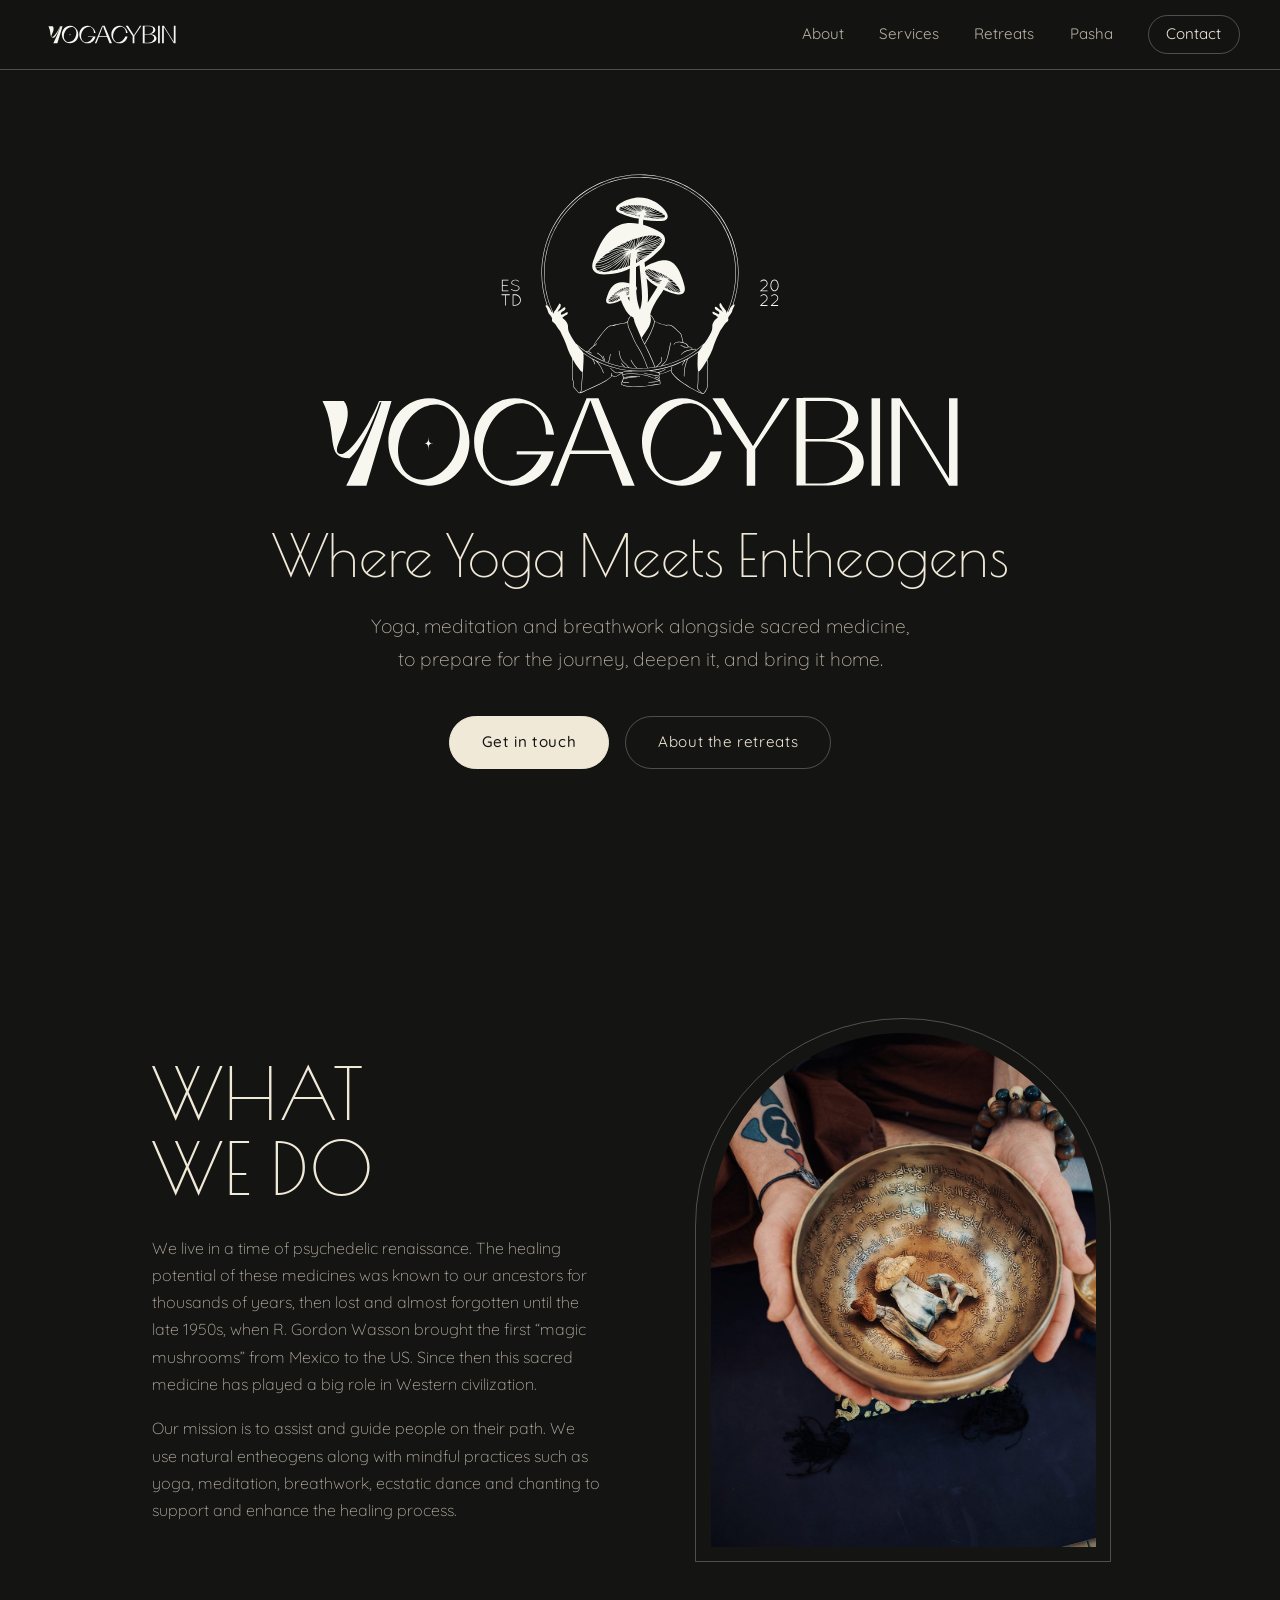
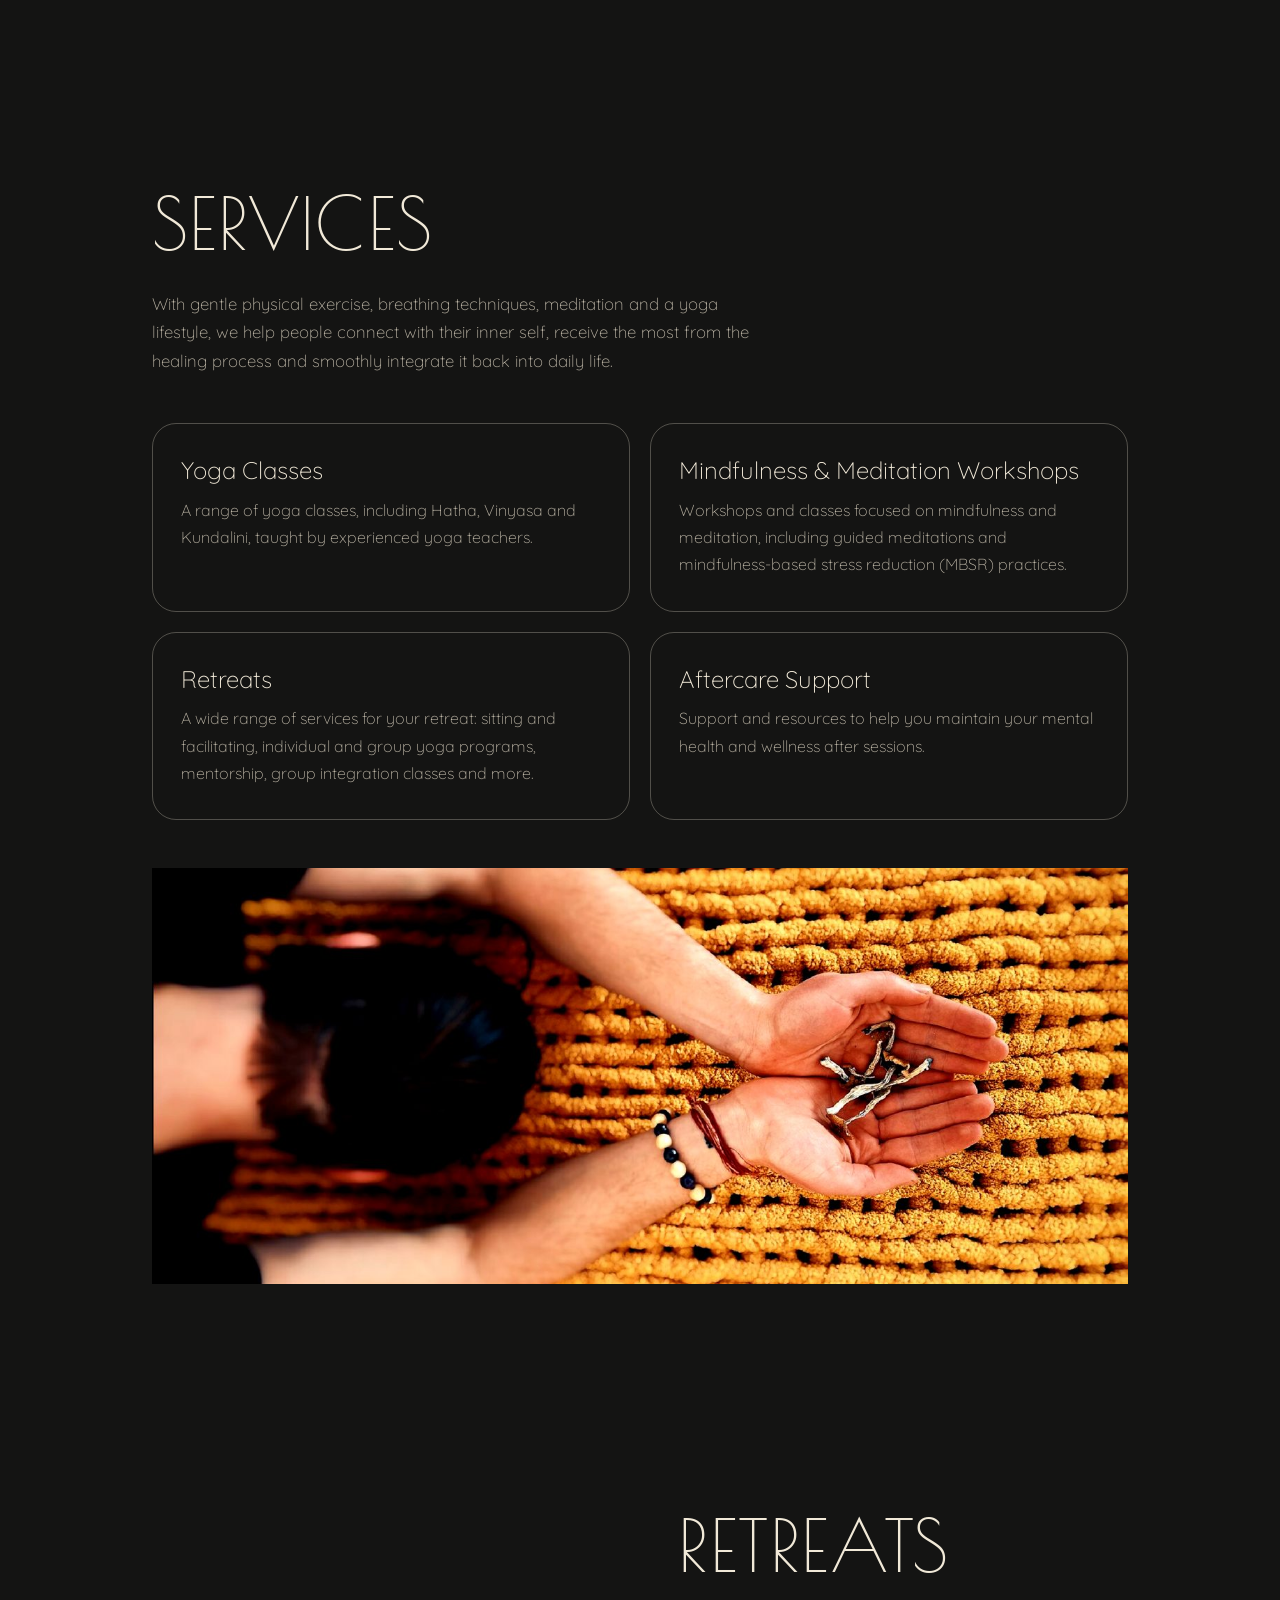
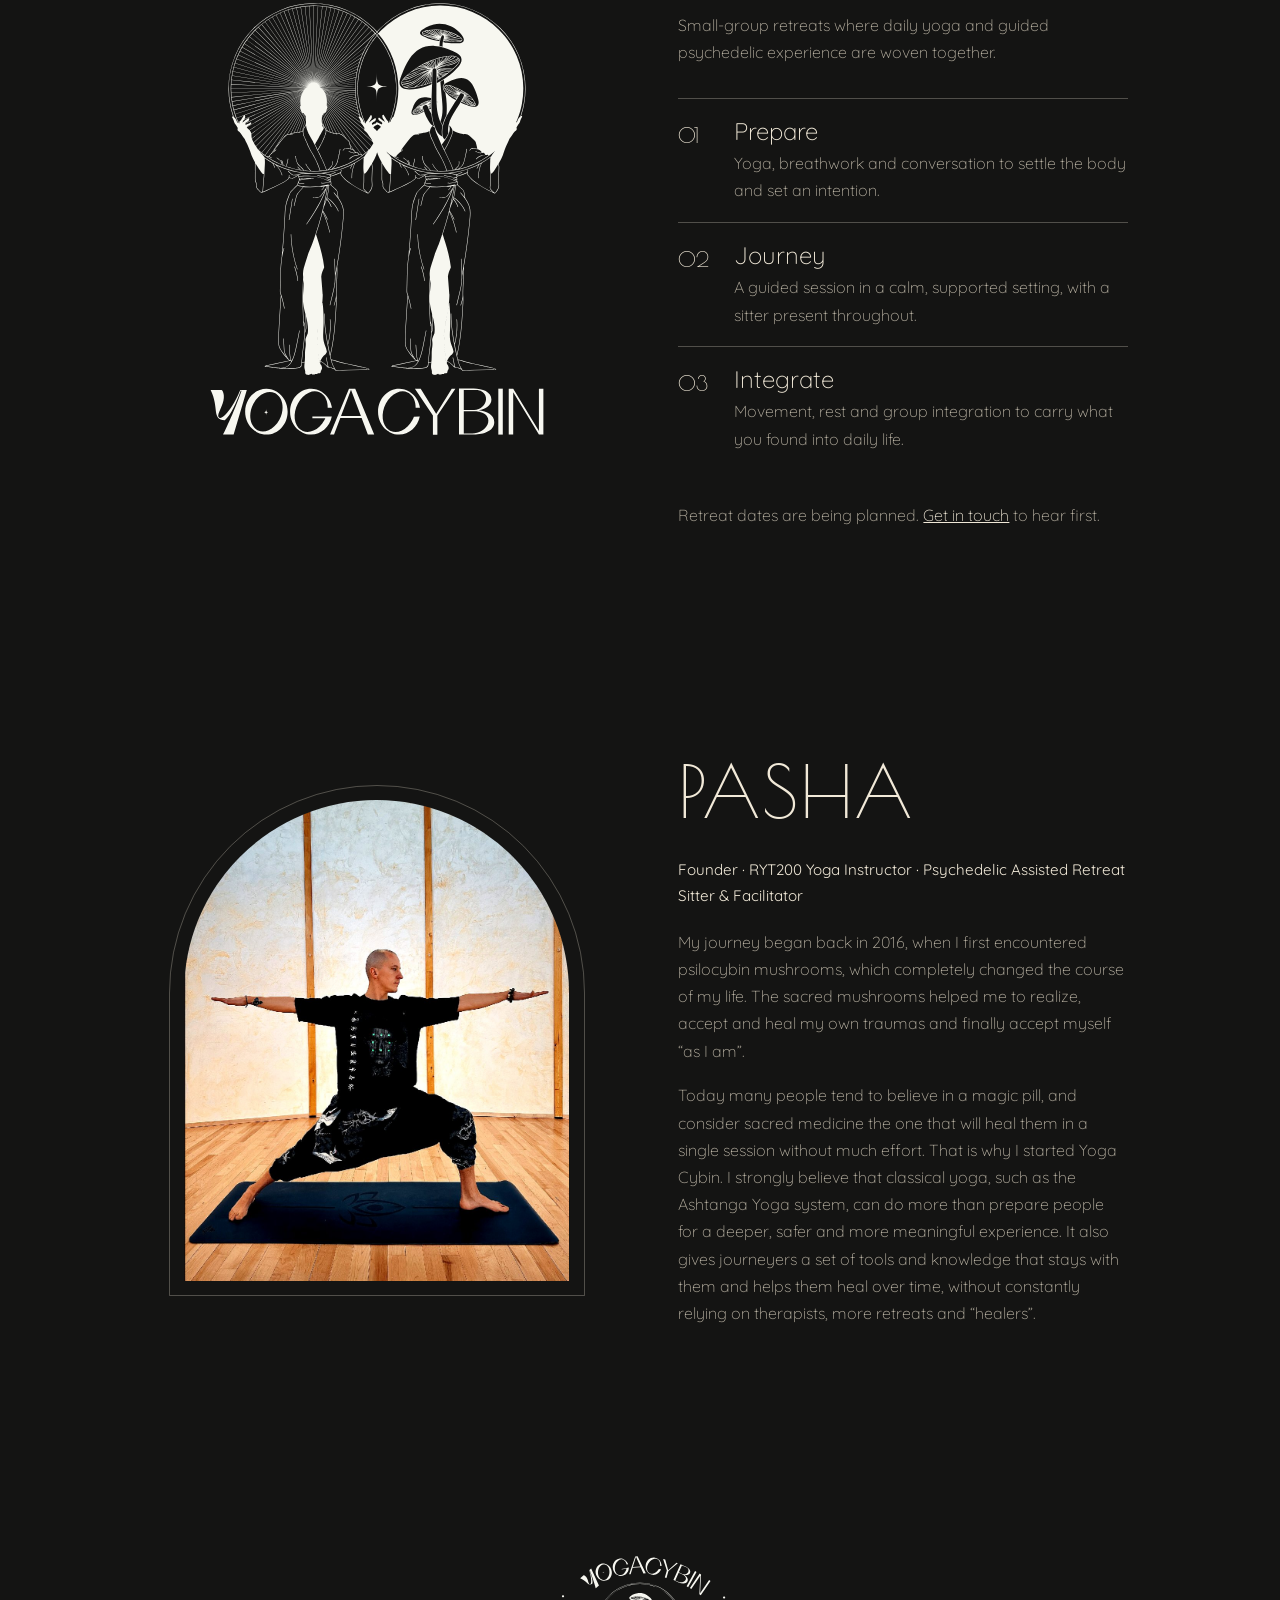
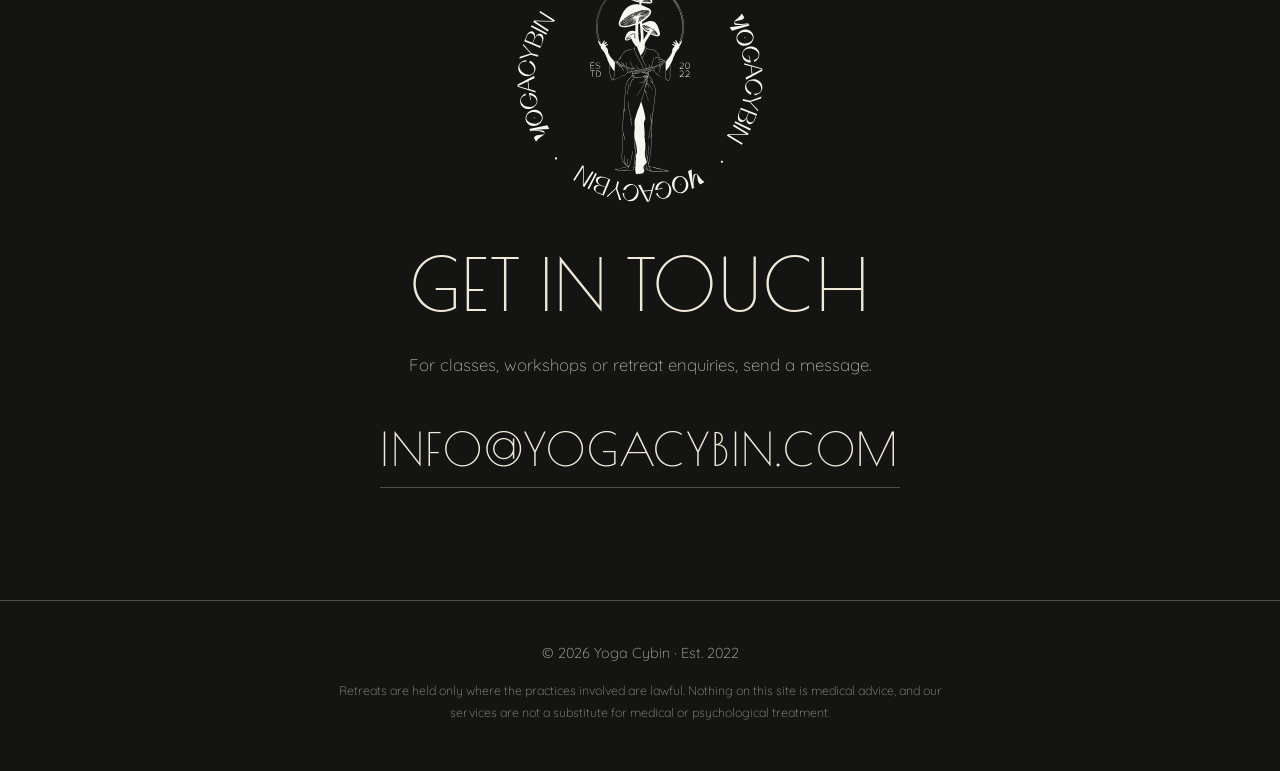
==== index.html @ f50b4195 "Add Yoga Cybin landing page Single-page static site for yogacybin.com with GitHub Pages config.  Co-" ====
<!doctype html>
<html lang="en">
<head>
  <meta charset="utf-8">
  <meta name="viewport" content="width=device-width, initial-scale=1">
  <title>Yoga Cybin — Where Yoga Meets Entheogens</title>
  <meta name="description" content="Yoga classes, mindfulness workshops and retreats that bring together the wisdom of yoga and of sacred medicine.">
  <meta name="theme-color" content="#141413">
  <link rel="canonical" href="https://yogacybin.com/">

  <meta property="og:type" content="website">
  <meta property="og:url" content="https://yogacybin.com/">
  <meta property="og:title" content="Yoga Cybin — Where Yoga Meets Entheogens">
  <meta property="og:description" content="Yoga classes, mindfulness workshops and retreats that bring together the wisdom of yoga and of sacred medicine.">

  <link rel="icon" href="assets/favicon.png" type="image/png">
  <link rel="apple-touch-icon" href="assets/favicon.png">
  <link rel="preconnect" href="https://fonts.googleapis.com">
  <link rel="preconnect" href="https://fonts.gstatic.com" crossorigin>
  <link href="https://fonts.googleapis.com/css2?family=Poiret+One&family=Quicksand:wght@300;400;500&display=swap" rel="stylesheet">
  <link rel="stylesheet" href="styles.css">
</head>
<body>
  <a class="skip" href="#main">Skip to content</a>

  <header class="nav">
    <a class="brand" href="#top" aria-label="Yoga Cybin home">
      <img class="logo" src="assets/YogaCybin_no_gap_10.svg" alt="Yoga Cybin" width="145" height="50">
    </a>
    <nav aria-label="Primary">
      <a href="#about">About</a>
      <a href="#services">Services</a>
      <a href="#retreats">Retreats</a>
      <a href="#pasha">Pasha</a>
      <a class="nav-cta" href="#contact">Contact</a>
    </nav>
  </header>

  <main id="main">
    <section class="hero" id="top">
      <img class="logo hero-logo" src="assets/YogaCybin_no_gap.svg" alt="Yoga Cybin, established 2022" width="640" height="320">
      <h1>Where Yoga Meets Entheogens</h1>
      <p class="lede">
        Yoga, meditation and breathwork alongside sacred medicine, to
        prepare for the journey, deepen it, and bring it home.
      </p>
      <div class="actions">
        <a class="btn btn-primary" href="#contact">Get in touch</a>
        <a class="btn" href="#retreats">About the retreats</a>
      </div>
    </section>

    <section class="section split" id="about">
      <div>
        <h2>What<br>we do</h2>
        <p>
          We live in a time of psychedelic renaissance. The healing potential
          of these medicines was known to our ancestors for thousands of
          years, then lost and almost forgotten until the late 1950s, when
          R. Gordon Wasson brought the first “magic mushrooms” from Mexico to
          the US. Since then this sacred medicine has played a big role in
          Western civilization.
        </p>
        <p>
          Our mission is to assist and guide people on their path. We use
          natural entheogens along with mindful practices such as yoga,
          meditation, breathwork, ecstatic dance and chanting to support and
          enhance the healing process.
        </p>
      </div>
      <figure class="arch">
        <img src="assets/ceremony-bowl.jpg" alt="Hands holding a singing bowl with dried mushrooms" width="1000" height="1333" loading="lazy">
      </figure>
    </section>

    <section class="section" id="services">
      <h2>Services</h2>
      <p class="section-lede">
        With gentle physical exercise, breathing techniques, meditation and a
        yoga lifestyle, we help people connect with their inner self, receive
        the most from the healing process and smoothly integrate it back into
        daily life.
      </p>
      <div class="services">
        <article>
          <h3>Yoga Classes</h3>
          <p>A range of yoga classes, including Hatha, Vinyasa and Kundalini, taught by experienced yoga teachers.</p>
        </article>
        <article>
          <h3>Mindfulness &amp; Meditation Workshops</h3>
          <p>Workshops and classes focused on mindfulness and meditation, including guided meditations and mindfulness-based stress reduction (MBSR) practices.</p>
        </article>
        <article>
          <h3>Retreats</h3>
          <p>A wide range of services for your retreat: sitting and facilitating, individual and group yoga programs, mentorship, group integration classes and more.</p>
        </article>
        <article>
          <h3>Aftercare Support</h3>
          <p>Support and resources to help you maintain your mental health and wellness after sessions.</p>
        </article>
      </div>
      <img class="wide" src="assets/open-hands.jpg" alt="Open hands resting on a woven mat" width="1400" height="816" loading="lazy">
    </section>

    <section class="section split" id="retreats">
      <img class="logo twin" src="assets/YogaCybin_no_gap_5.svg" alt="" width="520" height="520" loading="lazy">
      <div>
        <h2>Retreats</h2>
        <p>
          Small-group retreats where daily yoga and guided psychedelic
          experience are woven together.
        </p>
        <ol class="steps">
          <li><h3>Prepare</h3><p>Yoga, breathwork and conversation to settle the body and set an intention.</p></li>
          <li><h3>Journey</h3><p>A guided session in a calm, supported setting, with a sitter present throughout.</p></li>
          <li><h3>Integrate</h3><p>Movement, rest and group integration to carry what you found into daily life.</p></li>
        </ol>
        <p class="note">Retreat dates are being planned. <a href="#contact">Get in touch</a> to hear first.</p>
      </div>
    </section>

    <section class="section split" id="pasha">
      <figure class="arch">
        <img src="assets/pasha.jpg" alt="Pasha in warrior pose on a yoga mat" width="1000" height="1247" loading="lazy">
      </figure>
      <div>
        <h2>Pasha</h2>
        <p class="role">Founder · RYT200 Yoga Instructor · Psychedelic Assisted Retreat Sitter &amp; Facilitator</p>
        <p>
          My journey began back in 2016, when I first encountered psilocybin
          mushrooms, which completely changed the course of my life. The
          sacred mushrooms helped me to realize, accept and heal my own
          traumas and finally accept myself “as I am”.
        </p>
        <p>
          Today many people tend to believe in a magic pill, and consider
          sacred medicine the one that will heal them in a single session
          without much effort. That is why I started Yoga Cybin. I strongly
          believe that classical yoga, such as the Ashtanga Yoga system, can
          do more than prepare people for a deeper, safer and more meaningful
          experience. It also gives journeyers a set of tools and knowledge
          that stays with them and helps them heal over time, without
          constantly relying on therapists, more retreats and “healers”.
        </p>
      </div>
    </section>

    <section class="section contact" id="contact">
      <img class="logo" src="assets/YogaCybin_no_gap_4.svg" alt="" width="260" height="260" loading="lazy">
      <h2>Get in touch</h2>
      <p class="section-lede">For classes, workshops or retreat enquiries, send a message.</p>
      <a class="mail" href="mailto:info@yogacybin.com">info@yogacybin.com</a>
    </section>
  </main>

  <footer class="footer">
    <p>© <span id="year">2026</span> Yoga Cybin · Est. 2022</p>
    <p class="fine">
      Retreats are held only where the practices involved are lawful. Nothing
      on this site is medical advice, and our services are not a substitute
      for medical or psychological treatment.
    </p>
  </footer>

  <script>document.getElementById('year').textContent = new Date().getFullYear();</script>
</body>
</html>
---- styles.css ----
:root {
  --bg: #141413;
  --cream: #f1e9d8;
  --muted: #b9b2a3;
  --line: rgba(241, 233, 216, 0.28);
  --font-display: "Poiret One", "Quicksand", sans-serif;
  --font-body: "Quicksand", system-ui, -apple-system, "Segoe UI", sans-serif;
  --max: 66rem;
}

*, *::before, *::after { box-sizing: border-box; }

html { scroll-behavior: smooth; scroll-padding-top: 5rem; }

body {
  margin: 0;
  background: var(--bg);
  color: var(--cream);
  font-family: var(--font-body);
  font-weight: 300;
  line-height: 1.7;
  -webkit-font-smoothing: antialiased;
}

h1, h2, h3 { margin: 0; font-weight: 400; text-wrap: balance; }
h1, h2 { font-family: var(--font-display); line-height: 1.05; }
h1 { font-size: clamp(2rem, 5.5vw, 3.6rem); }
h2 { font-size: clamp(2.6rem, 7vw, 4.5rem); text-transform: uppercase; letter-spacing: .02em; margin-bottom: 1.75rem; }
h3 { font-size: 1.5rem; font-weight: 300; line-height: 1.2; }
p { margin: 0; }
p + p { margin-top: 1.1rem; }
a { color: var(--cream); }
img { display: block; max-width: 100%; height: auto; }
figure { margin: 0; }

:focus-visible { outline: 2px solid var(--cream); outline-offset: 3px; border-radius: 4px; }

.skip {
  position: absolute; left: -999px; top: 0;
  background: var(--cream); color: var(--bg); padding: .5rem 1rem; z-index: 20;
}
.skip:focus { left: 1rem; top: 1rem; }

/* The logo files are black line art; turn them cream for the dark background */
.logo { filter: invert(1) sepia(.7) saturate(.6) brightness(.97); }

/* Nav */
.nav {
  position: sticky; top: 0; z-index: 10;
  display: flex; align-items: center; justify-content: space-between; gap: 1rem;
  padding: .6rem clamp(1rem, 4vw, 2.5rem);
  background: rgba(20, 20, 19, .82);
  backdrop-filter: blur(12px);
  -webkit-backdrop-filter: blur(12px);
  border-bottom: 1px solid var(--line);
}
.brand img { width: 9rem; }
.nav nav { display: flex; align-items: center; gap: clamp(.9rem, 3vw, 2.2rem); }
.nav nav a { color: var(--muted); text-decoration: none; font-size: .95rem; font-weight: 400; transition: color .2s; }
.nav nav a:hover { color: var(--cream); }
.nav nav .nav-cta { color: var(--cream); border: 1px solid var(--line); border-radius: 999px; padding: .35rem 1.1rem; }
.nav nav .nav-cta:hover { background: var(--cream); color: var(--bg); }

/* Hero */
.hero {
  min-height: calc(100svh - 4rem);
  display: flex; flex-direction: column; align-items: center; justify-content: center;
  text-align: center;
  padding: 2rem 1.25rem 5rem;
}
.hero-logo { width: min(44rem, 100%); }
.hero h1 { margin-top: 1rem; }
.lede { max-width: 34rem; margin: 1.5rem auto 2.5rem; font-size: clamp(1.05rem, 2.2vw, 1.2rem); color: var(--muted); }
.actions { display: flex; flex-wrap: wrap; gap: 1rem; justify-content: center; }

.btn {
  display: inline-block;
  padding: .8rem 2rem;
  border: 1px solid var(--line);
  border-radius: 999px;
  color: var(--cream);
  font-size: .95rem; font-weight: 400; letter-spacing: .04em;
  text-decoration: none;
  transition: background .2s, color .2s, border-color .2s;
}
.btn:hover { border-color: var(--cream); }
.btn-primary { background: var(--cream); color: var(--bg); border-color: var(--cream); font-weight: 500; }
.btn-primary:hover { background: #fff; }

/* Sections */
.section {
  max-width: var(--max);
  margin: 0 auto;
  padding: clamp(4rem, 10vw, 7rem) clamp(1.25rem, 4vw, 2.5rem);
  color: var(--muted);
}
.section h2, .section h3 { color: var(--cream); }
.section-lede { max-width: 38rem; font-size: 1.05rem; }

.split {
  display: grid; grid-template-columns: repeat(auto-fit, minmax(min(19rem, 100%), 1fr));
  gap: 3rem clamp(2rem, 6vw, 5rem); align-items: center;
}

.arch { border: 1px solid var(--line); border-radius: 999px 999px 0 0; padding: .9rem; max-width: 26rem; justify-self: center; }
.arch img { border-radius: 999px 999px 0 0; }

.services {
  display: grid; grid-template-columns: repeat(auto-fit, minmax(min(22rem, 100%), 1fr));
  gap: 1.25rem; margin: 3rem 0;
}
.services article { padding: 2rem 1.75rem; border: 1px solid var(--line); border-radius: 1.5rem; }
.services p { margin-top: .75rem; }
.wide { width: 100%; max-height: 26rem; object-fit: cover; }

.twin { width: min(30rem, 100%); justify-self: center; }
.steps { list-style: none; padding: 0; margin: 2rem 0; counter-reset: step; }
.steps li { position: relative; padding: 1.1rem 0 1.1rem 3.5rem; border-top: 1px solid var(--line); counter-increment: step; }
.steps li::before {
  content: counter(step, decimal-leading-zero);
  position: absolute; left: 0; top: 1.2rem;
  font-family: var(--font-display); font-size: 1.3rem; color: var(--cream);
}
.steps p { margin-top: .3rem; }

.role { color: var(--cream); font-weight: 400; font-size: .95rem; margin-bottom: 1.25rem; }

.contact { display: flex; flex-direction: column; align-items: center; text-align: center; }
.contact .logo { width: 16rem; margin-bottom: 2.5rem; }
.mail {
  margin-top: 2rem;
  font-family: var(--font-display);
  font-size: clamp(1.5rem, 5.5vw, 2.8rem);
  text-transform: uppercase; letter-spacing: .03em;
  text-decoration: none;
  border-bottom: 1px solid var(--line);
  overflow-wrap: anywhere;
  transition: border-color .2s;
}
.mail:hover { border-color: var(--cream); }

.footer {
  border-top: 1px solid var(--line);
  padding: 2.5rem clamp(1.25rem, 4vw, 2.5rem) 3rem;
  text-align: center; color: var(--muted); font-size: .9rem;
}
.fine { max-width: 38rem; margin: .9rem auto 0; font-size: .78rem; opacity: .8; }

@media (max-width: 40rem) {
  .nav nav a:not(.nav-cta) { display: none; }
}

@media (prefers-reduced-motion: reduce) {
  html { scroll-behavior: auto; }
}
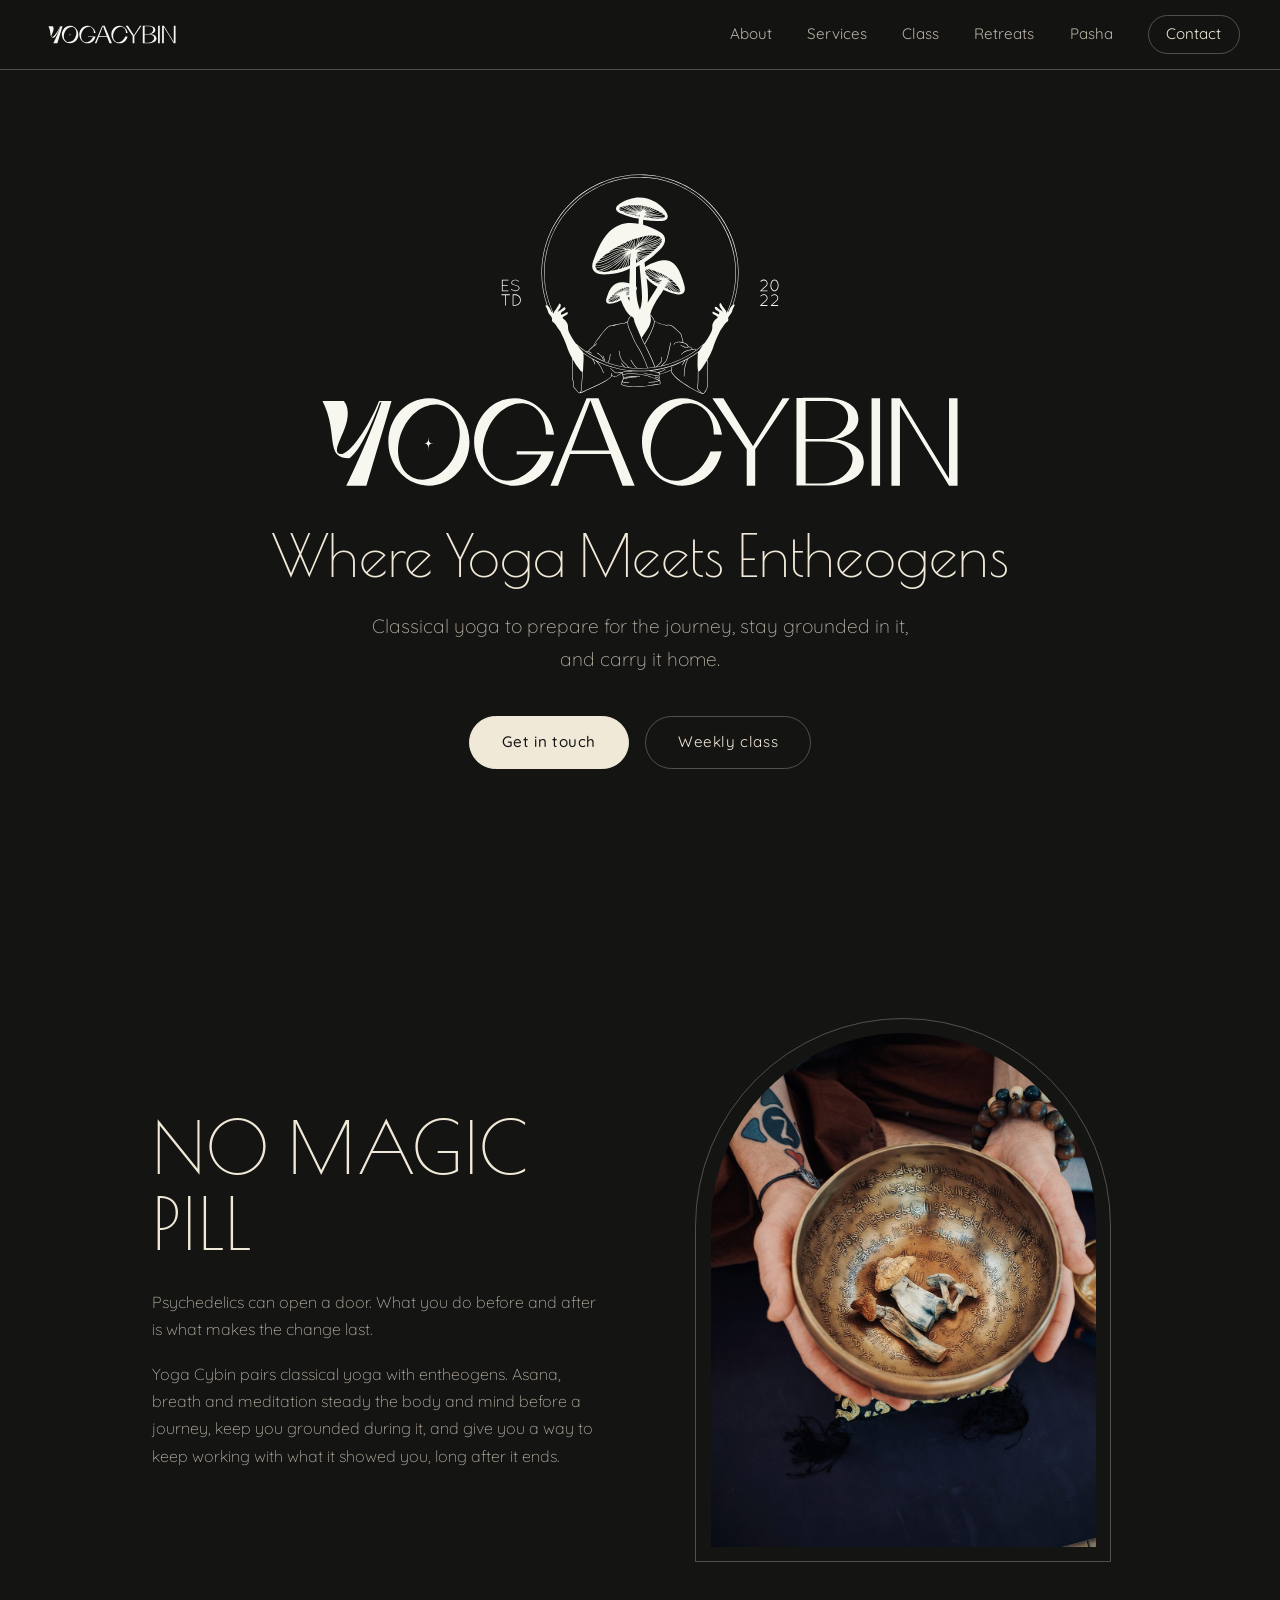
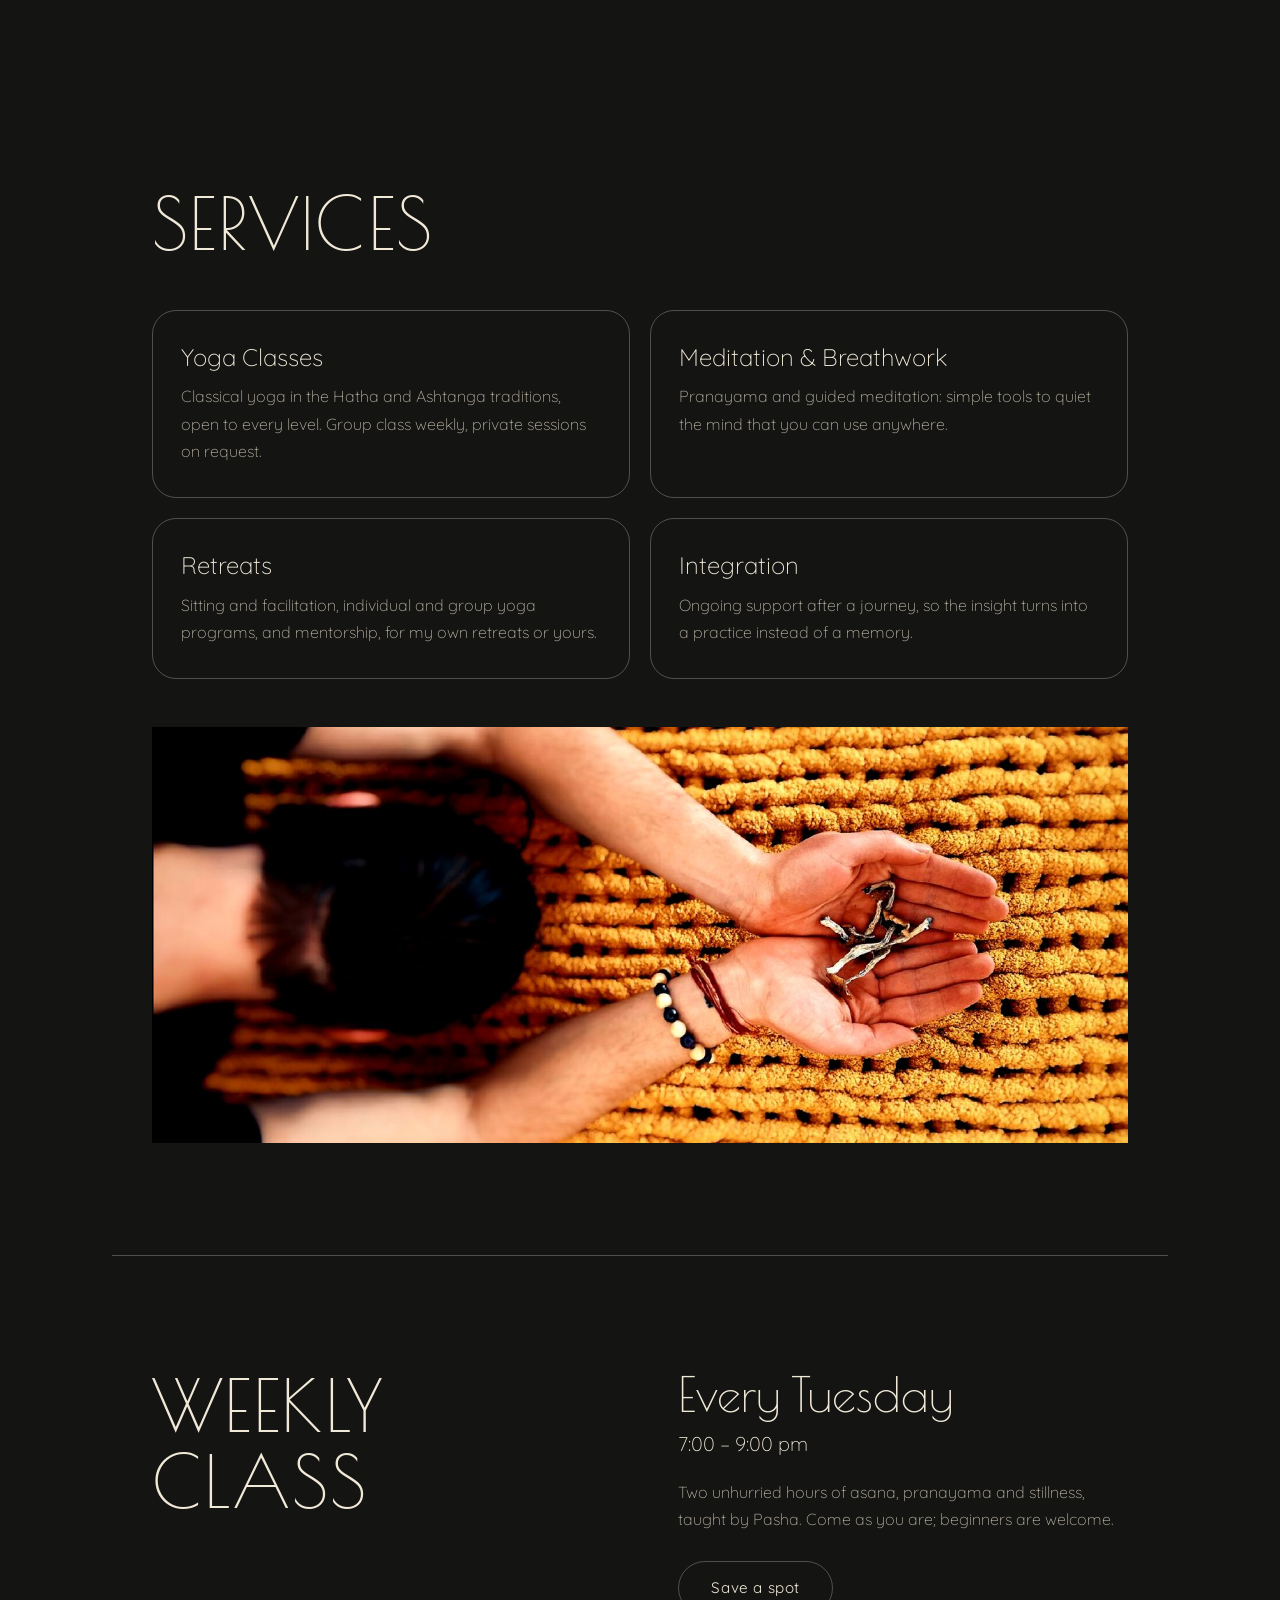
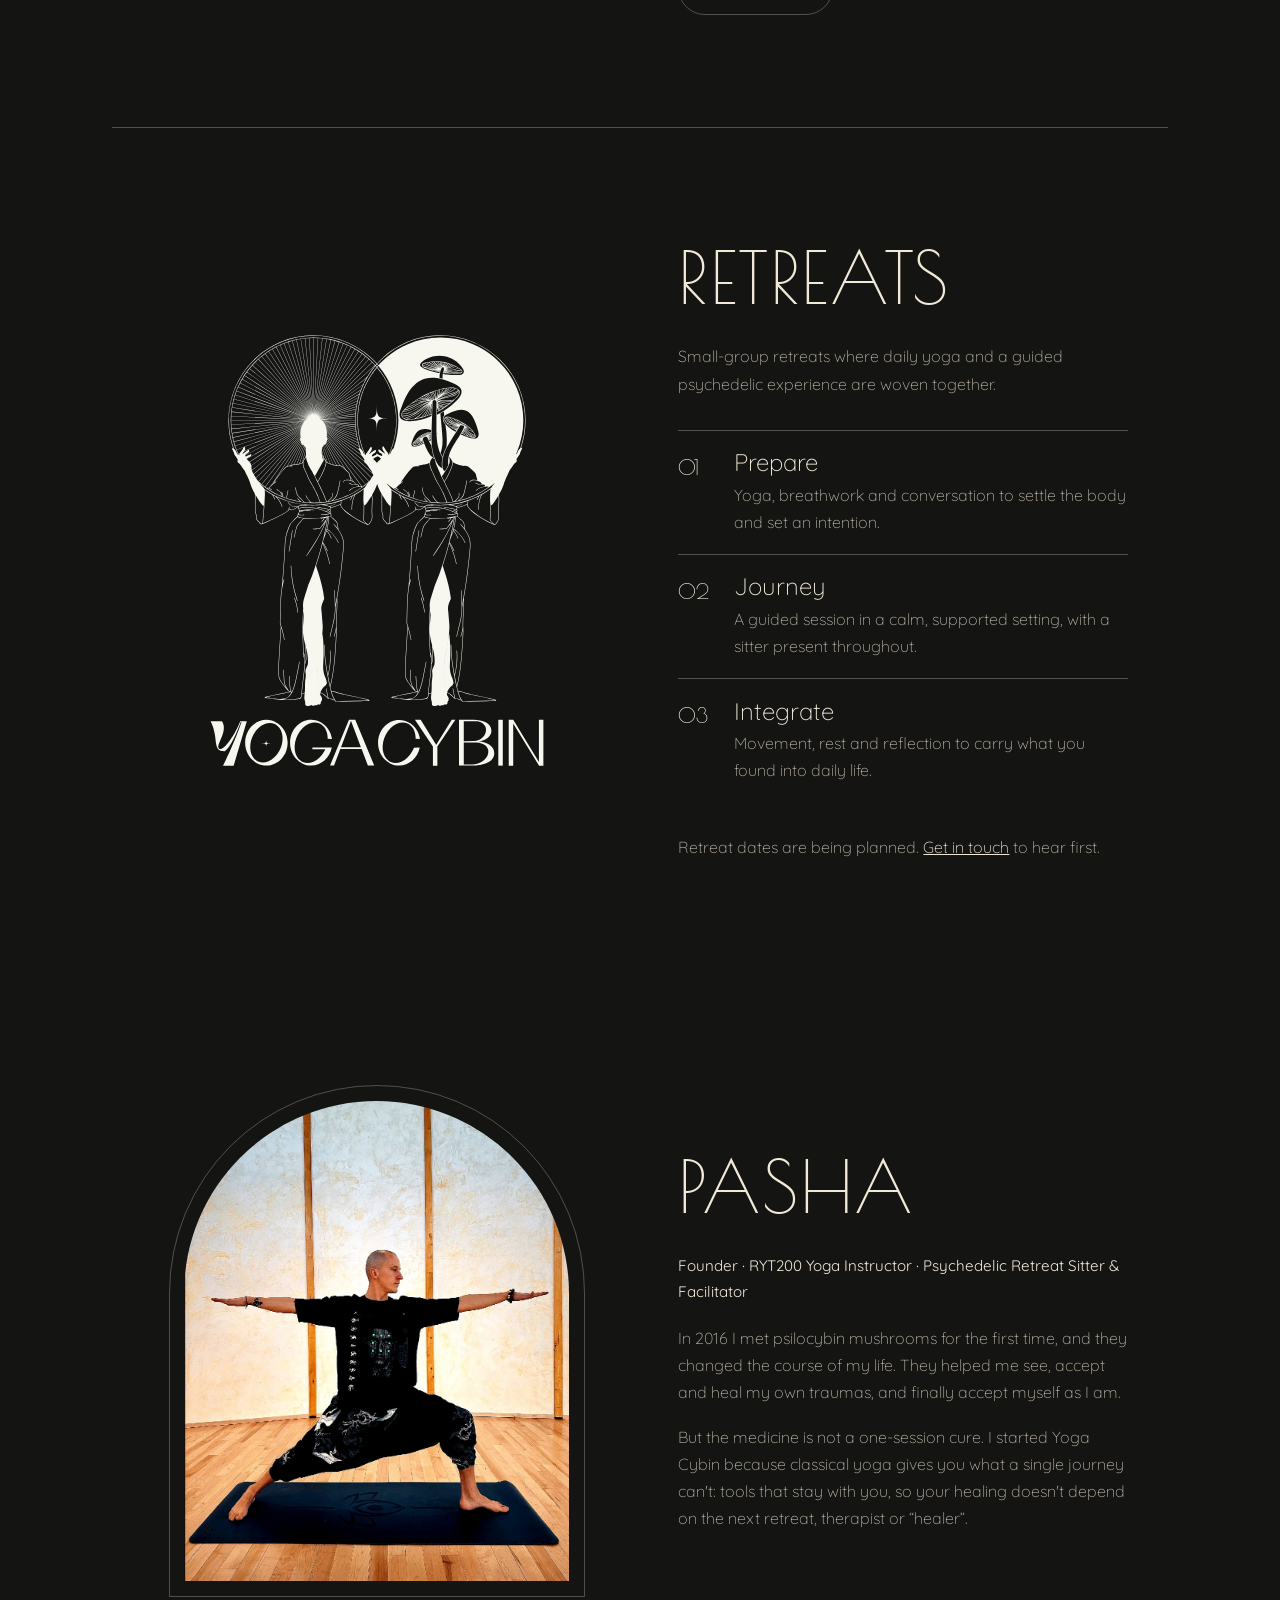
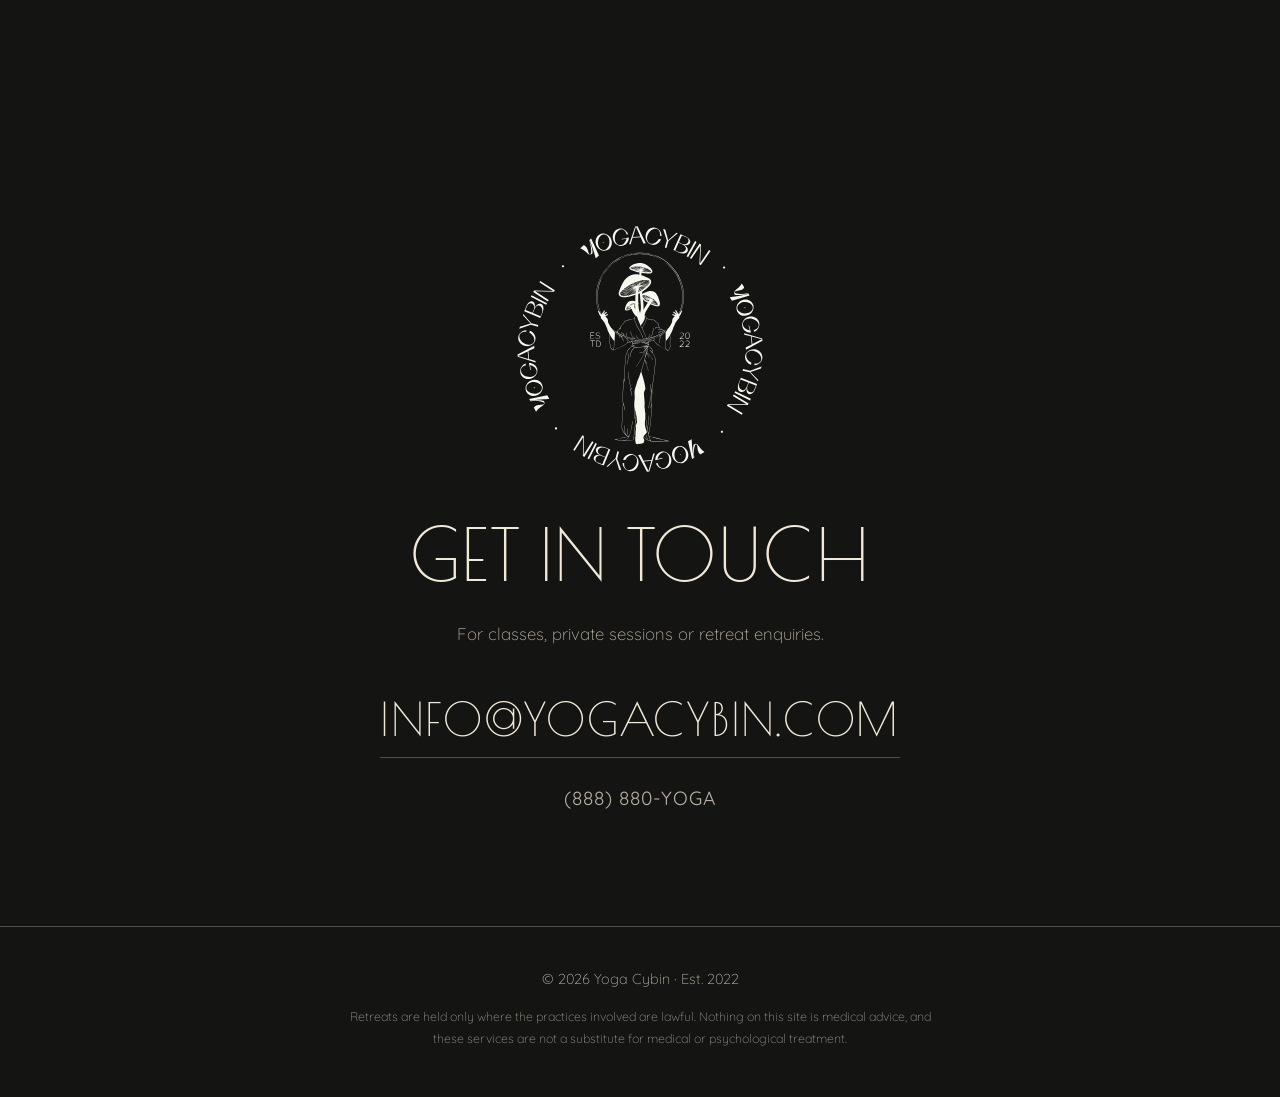
==== commit 939906c7: "Rewrite copy, add weekly Tuesday class and phone number Co-Authored-By: Claude Fable 5.1 <noreply@an" ====
--- a/index.html
+++ b/index.html
@@ -4,14 +4,14 @@
   <meta charset="utf-8">
   <meta name="viewport" content="width=device-width, initial-scale=1">
   <title>Yoga Cybin — Where Yoga Meets Entheogens</title>
-  <meta name="description" content="Yoga classes, mindfulness workshops and retreats that bring together the wisdom of yoga and of sacred medicine.">
+  <meta name="description" content="Classical yoga, meditation and retreats that pair yoga with entheogens. Weekly class every Tuesday, 7–9 pm.">
   <meta name="theme-color" content="#141413">
   <link rel="canonical" href="https://yogacybin.com/">
 
   <meta property="og:type" content="website">
   <meta property="og:url" content="https://yogacybin.com/">
   <meta property="og:title" content="Yoga Cybin — Where Yoga Meets Entheogens">
-  <meta property="og:description" content="Yoga classes, mindfulness workshops and retreats that bring together the wisdom of yoga and of sacred medicine.">
+  <meta property="og:description" content="Classical yoga, meditation and retreats that pair yoga with entheogens. Weekly class every Tuesday, 7–9 pm.">
 
   <link rel="icon" href="assets/favicon.png" type="image/png">
   <link rel="apple-touch-icon" href="assets/favicon.png">
@@ -30,6 +30,7 @@
     <nav aria-label="Primary">
       <a href="#about">About</a>
       <a href="#services">Services</a>
+      <a href="#class">Class</a>
       <a href="#retreats">Retreats</a>
       <a href="#pasha">Pasha</a>
       <a class="nav-cta" href="#contact">Contact</a>
@@ -41,31 +42,27 @@
       <img class="logo hero-logo" src="assets/YogaCybin_no_gap.svg" alt="Yoga Cybin, established 2022" width="640" height="320">
       <h1>Where Yoga Meets Entheogens</h1>
       <p class="lede">
-        Yoga, meditation and breathwork alongside sacred medicine, to
-        prepare for the journey, deepen it, and bring it home.
+        Classical yoga to prepare for the journey, stay grounded in it,
+        and carry it home.
       </p>
       <div class="actions">
         <a class="btn btn-primary" href="#contact">Get in touch</a>
-        <a class="btn" href="#retreats">About the retreats</a>
+        <a class="btn" href="#class">Weekly class</a>
       </div>
     </section>
 
     <section class="section split" id="about">
       <div>
-        <h2>What<br>we do</h2>
+        <h2>No magic<br>pill</h2>
         <p>
-          We live in a time of psychedelic renaissance. The healing potential
-          of these medicines was known to our ancestors for thousands of
-          years, then lost and almost forgotten until the late 1950s, when
-          R. Gordon Wasson brought the first “magic mushrooms” from Mexico to
-          the US. Since then this sacred medicine has played a big role in
-          Western civilization.
+          Psychedelics can open a door. What you do before and after is what
+          makes the change last.
         </p>
         <p>
-          Our mission is to assist and guide people on their path. We use
-          natural entheogens along with mindful practices such as yoga,
-          meditation, breathwork, ecstatic dance and chanting to support and
-          enhance the healing process.
+          Yoga Cybin pairs classical yoga with entheogens. Asana, breath and
+          meditation steady the body and mind before a journey, keep you
+          grounded during it, and give you a way to keep working with what
+          it showed you, long after it ends.
         </p>
       </div>
       <figure class="arch">
@@ -75,31 +72,39 @@
 
     <section class="section" id="services">
       <h2>Services</h2>
-      <p class="section-lede">
-        With gentle physical exercise, breathing techniques, meditation and a
-        yoga lifestyle, we help people connect with their inner self, receive
-        the most from the healing process and smoothly integrate it back into
-        daily life.
-      </p>
       <div class="services">
         <article>
           <h3>Yoga Classes</h3>
-          <p>A range of yoga classes, including Hatha, Vinyasa and Kundalini, taught by experienced yoga teachers.</p>
+          <p>Classical yoga in the Hatha and Ashtanga traditions, open to every level. Group class weekly, private sessions on request.</p>
         </article>
         <article>
-          <h3>Mindfulness &amp; Meditation Workshops</h3>
-          <p>Workshops and classes focused on mindfulness and meditation, including guided meditations and mindfulness-based stress reduction (MBSR) practices.</p>
+          <h3>Meditation &amp; Breathwork</h3>
+          <p>Pranayama and guided meditation: simple tools to quiet the mind that you can use anywhere.</p>
         </article>
         <article>
           <h3>Retreats</h3>
-          <p>A wide range of services for your retreat: sitting and facilitating, individual and group yoga programs, mentorship, group integration classes and more.</p>
+          <p>Sitting and facilitation, individual and group yoga programs, and mentorship, for my own retreats or yours.</p>
         </article>
         <article>
-          <h3>Aftercare Support</h3>
-          <p>Support and resources to help you maintain your mental health and wellness after sessions.</p>
+          <h3>Integration</h3>
+          <p>Ongoing support after a journey, so the insight turns into a practice instead of a memory.</p>
         </article>
       </div>
       <img class="wide" src="assets/open-hands.jpg" alt="Open hands resting on a woven mat" width="1400" height="816" loading="lazy">
+    </section>
+
+    <section class="section class" id="class">
+      <h2>Weekly<br>class</h2>
+      <div>
+        <p class="when">Every Tuesday</p>
+        <p class="time">7:00 – 9:00 pm</p>
+        <p>
+          Two unhurried hours of asana, pranayama and stillness, taught by
+          Pasha. Come as you are; beginners are welcome.
+        </p>
+        <!-- TODO: add the venue and a registration link -->
+        <a class="btn" href="mailto:info@yogacybin.com?subject=Tuesday%20class">Save a spot</a>
+      </div>
     </section>
 
     <section class="section split" id="retreats">
@@ -107,13 +112,13 @@
       <div>
         <h2>Retreats</h2>
         <p>
-          Small-group retreats where daily yoga and guided psychedelic
+          Small-group retreats where daily yoga and a guided psychedelic
           experience are woven together.
         </p>
         <ol class="steps">
           <li><h3>Prepare</h3><p>Yoga, breathwork and conversation to settle the body and set an intention.</p></li>
           <li><h3>Journey</h3><p>A guided session in a calm, supported setting, with a sitter present throughout.</p></li>
-          <li><h3>Integrate</h3><p>Movement, rest and group integration to carry what you found into daily life.</p></li>
+          <li><h3>Integrate</h3><p>Movement, rest and reflection to carry what you found into daily life.</p></li>
         </ol>
         <p class="note">Retreat dates are being planned. <a href="#contact">Get in touch</a> to hear first.</p>
       </div>
@@ -125,22 +130,17 @@
       </figure>
       <div>
         <h2>Pasha</h2>
-        <p class="role">Founder · RYT200 Yoga Instructor · Psychedelic Assisted Retreat Sitter &amp; Facilitator</p>
+        <p class="role">Founder · RYT200 Yoga Instructor · Psychedelic Retreat Sitter &amp; Facilitator</p>
         <p>
-          My journey began back in 2016, when I first encountered psilocybin
-          mushrooms, which completely changed the course of my life. The
-          sacred mushrooms helped me to realize, accept and heal my own
-          traumas and finally accept myself “as I am”.
+          In 2016 I met psilocybin mushrooms for the first time, and they
+          changed the course of my life. They helped me see, accept and heal
+          my own traumas, and finally accept myself as I am.
         </p>
         <p>
-          Today many people tend to believe in a magic pill, and consider
-          sacred medicine the one that will heal them in a single session
-          without much effort. That is why I started Yoga Cybin. I strongly
-          believe that classical yoga, such as the Ashtanga Yoga system, can
-          do more than prepare people for a deeper, safer and more meaningful
-          experience. It also gives journeyers a set of tools and knowledge
-          that stays with them and helps them heal over time, without
-          constantly relying on therapists, more retreats and “healers”.
+          But the medicine is not a one-session cure. I started Yoga Cybin
+          because classical yoga gives you what a single journey can't:
+          tools that stay with you, so your healing doesn't depend on the
+          next retreat, therapist or “healer”.
         </p>
       </div>
     </section>
@@ -148,8 +148,9 @@
     <section class="section contact" id="contact">
       <img class="logo" src="assets/YogaCybin_no_gap_4.svg" alt="" width="260" height="260" loading="lazy">
       <h2>Get in touch</h2>
-      <p class="section-lede">For classes, workshops or retreat enquiries, send a message.</p>
+      <p class="section-lede">For classes, private sessions or retreat enquiries.</p>
       <a class="mail" href="mailto:info@yogacybin.com">info@yogacybin.com</a>
+      <a class="phone" href="tel:+18888809642">(888) 880-YOGA</a>
     </section>
   </main>
 
@@ -157,7 +158,7 @@
     <p>© <span id="year">2026</span> Yoga Cybin · Est. 2022</p>
     <p class="fine">
       Retreats are held only where the practices involved are lawful. Nothing
-      on this site is medical advice, and our services are not a substitute
+      on this site is medical advice, and these services are not a substitute
       for medical or psychological treatment.
     </p>
   </footer>
--- a/styles.css
+++ b/styles.css
@@ -123,6 +123,11 @@
 }
 .steps p { margin-top: .3rem; }
 
+.class { display: grid; grid-template-columns: repeat(auto-fit, minmax(min(19rem, 100%), 1fr)); gap: 2rem clamp(2rem, 6vw, 5rem); border-top: 1px solid var(--line); border-bottom: 1px solid var(--line); }
+.when { font-family: var(--font-display); font-size: clamp(2rem, 5vw, 3rem); line-height: 1.1; color: var(--cream); }
+.time { margin-top: .4rem; font-size: 1.25rem; color: var(--cream); }
+.class .btn { margin-top: 1.75rem; }
+
 .role { color: var(--cream); font-weight: 400; font-size: .95rem; margin-bottom: 1.25rem; }
 
 .contact { display: flex; flex-direction: column; align-items: center; text-align: center; }
@@ -138,6 +143,8 @@
   transition: border-color .2s;
 }
 .mail:hover { border-color: var(--cream); }
+.phone { margin-top: 1.5rem; font-size: 1.2rem; font-weight: 400; letter-spacing: .05em; text-decoration: none; color: var(--muted); }
+.phone:hover { color: var(--cream); }
 
 .footer {
   border-top: 1px solid var(--line);
@@ -146,7 +153,7 @@
 }
 .fine { max-width: 38rem; margin: .9rem auto 0; font-size: .78rem; opacity: .8; }
 
-@media (max-width: 40rem) {
+@media (max-width: 46rem) {
   .nav nav a:not(.nav-cta) { display: none; }
 }
 
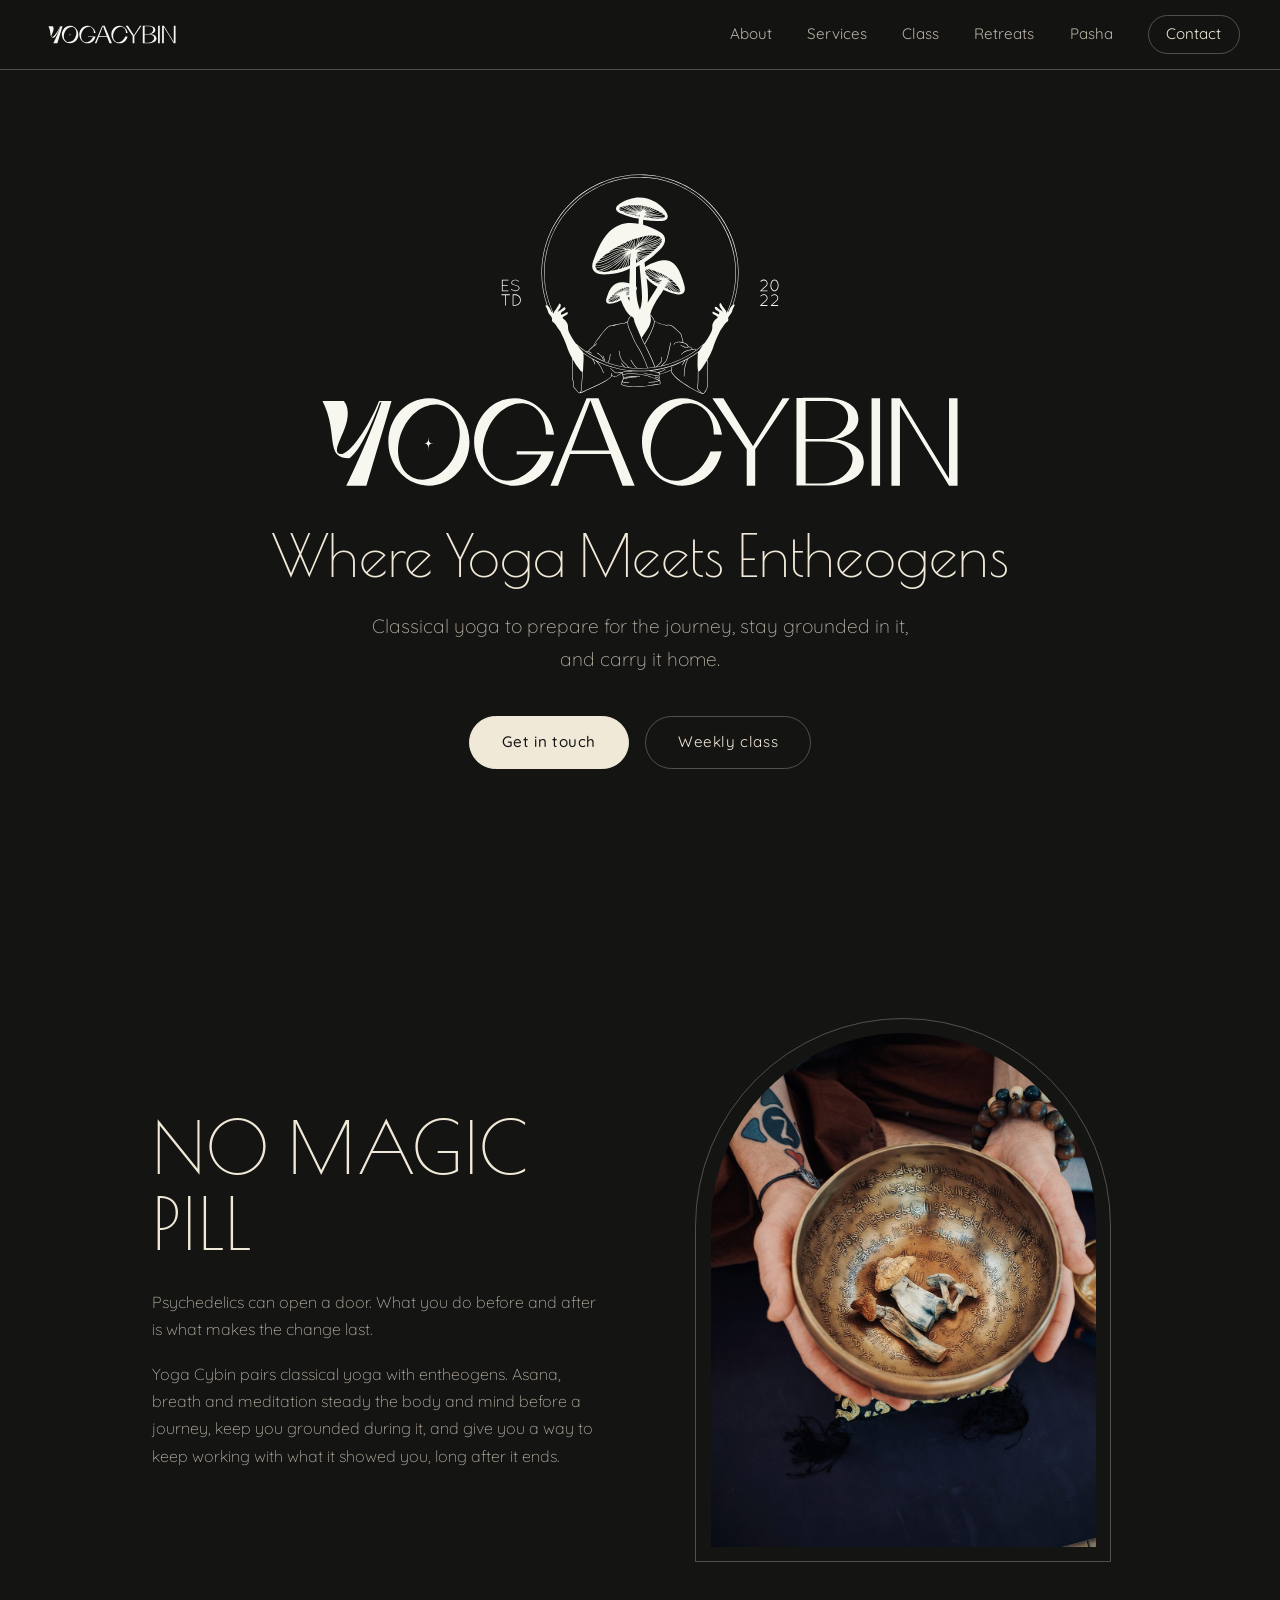
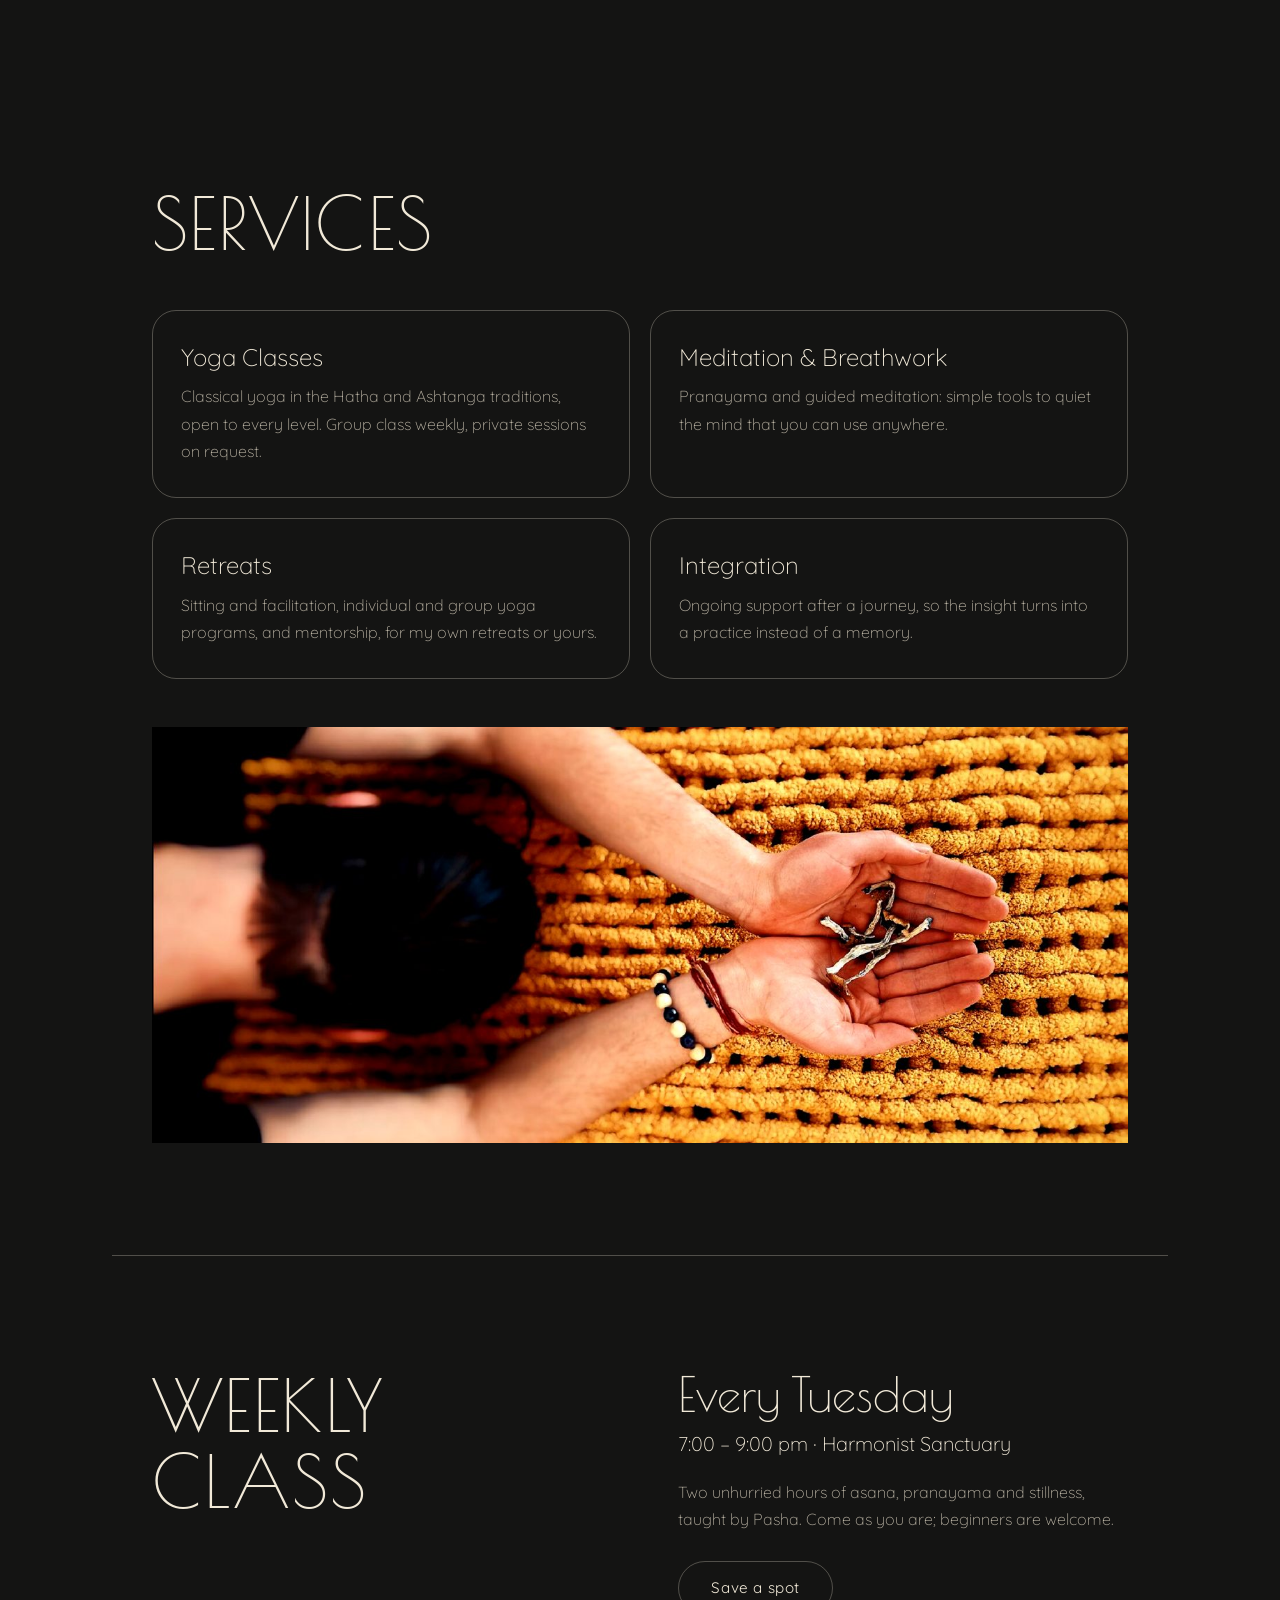
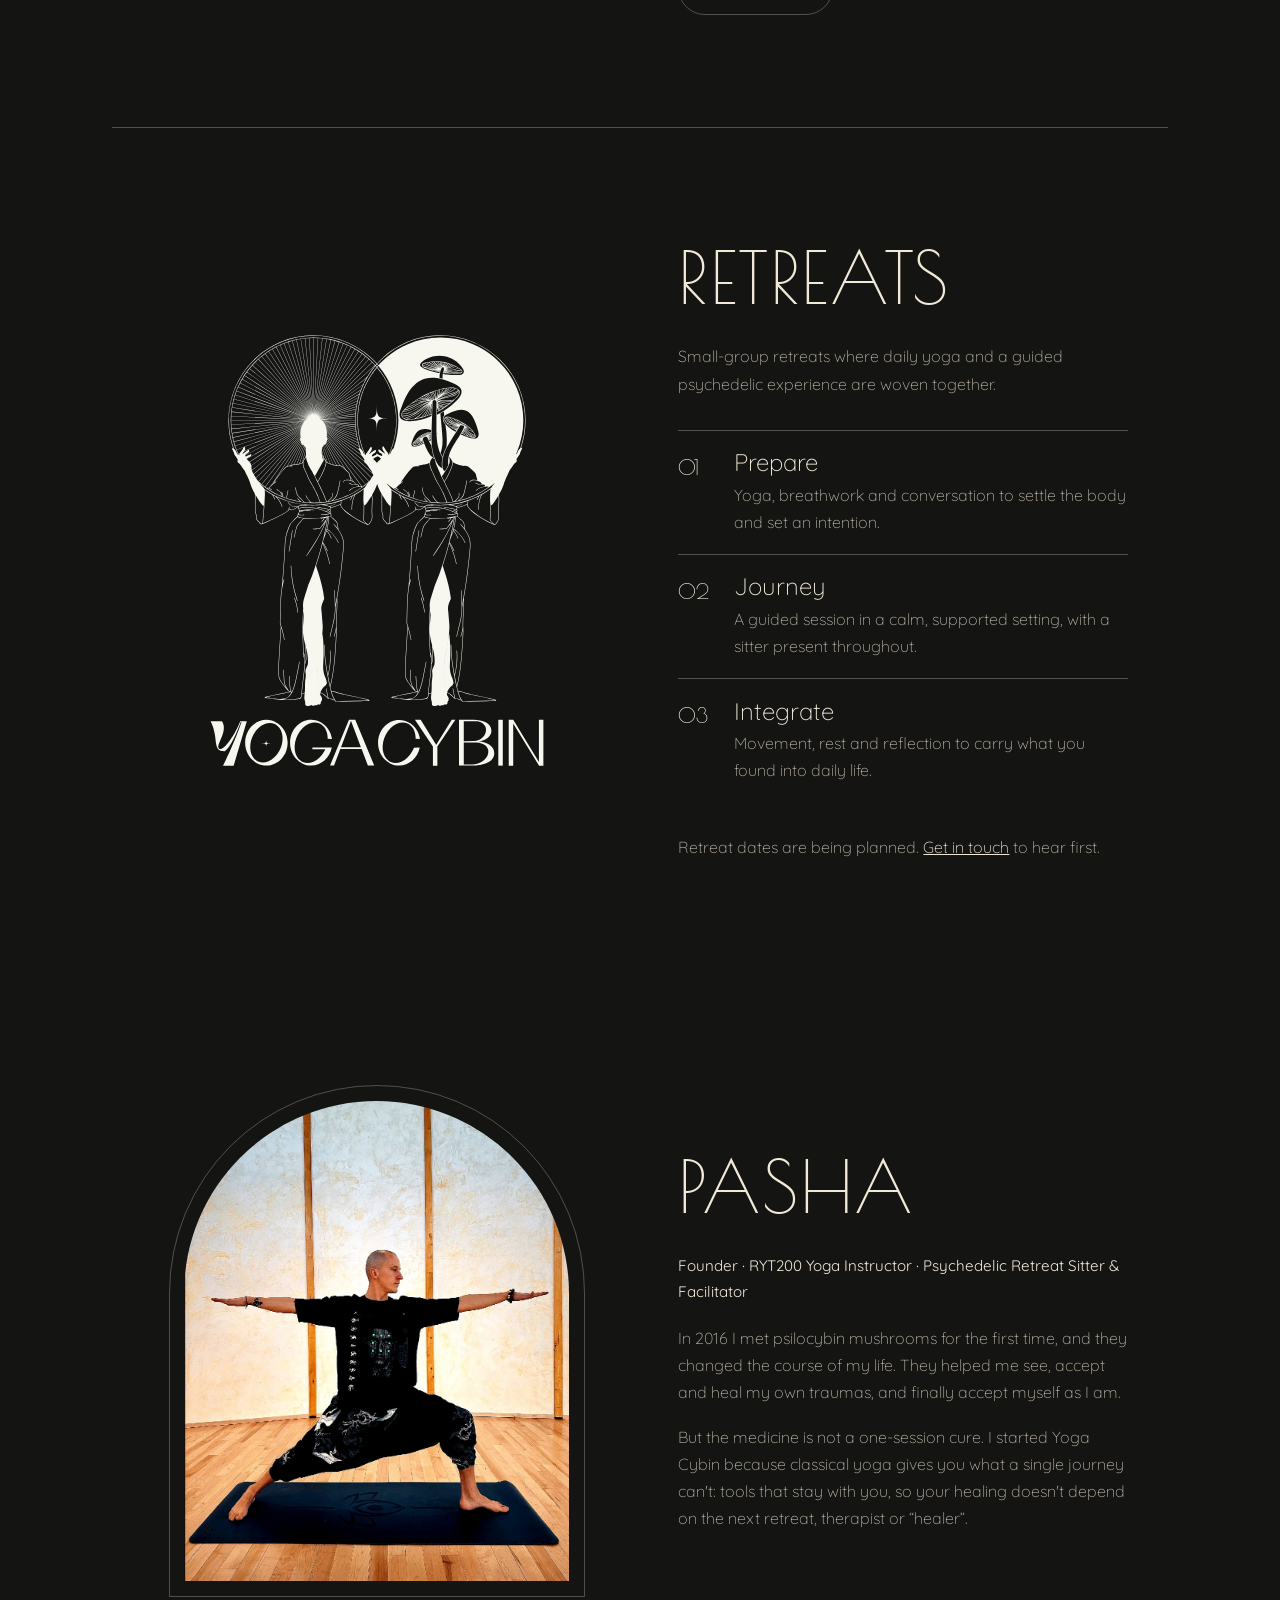
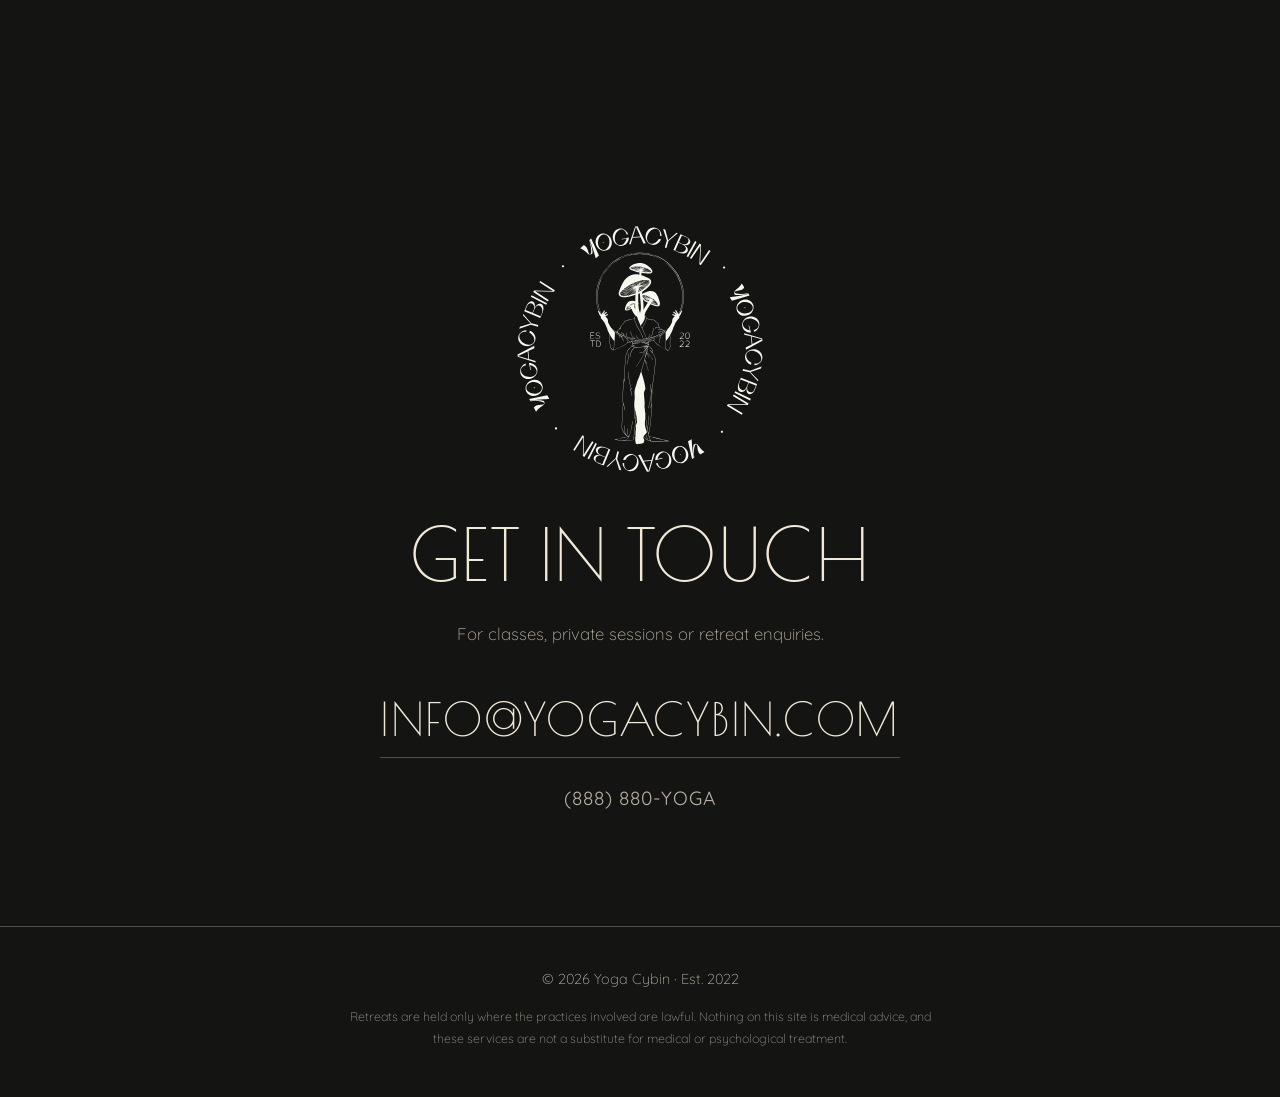
==== commit 8520521b: "Add class venue Co-Authored-By: Claude Fable 5.1 <noreply@anthropic.com>" ====
--- a/index.html
+++ b/index.html
@@ -4,14 +4,14 @@
   <meta charset="utf-8">
   <meta name="viewport" content="width=device-width, initial-scale=1">
   <title>Yoga Cybin — Where Yoga Meets Entheogens</title>
-  <meta name="description" content="Classical yoga, meditation and retreats that pair yoga with entheogens. Weekly class every Tuesday, 7–9 pm.">
+  <meta name="description" content="Classical yoga, meditation and retreats that pair yoga with entheogens. Weekly class every Tuesday, 7–9 pm, at Harmonist Sanctuary.">
   <meta name="theme-color" content="#141413">
   <link rel="canonical" href="https://yogacybin.com/">
 
   <meta property="og:type" content="website">
   <meta property="og:url" content="https://yogacybin.com/">
   <meta property="og:title" content="Yoga Cybin — Where Yoga Meets Entheogens">
-  <meta property="og:description" content="Classical yoga, meditation and retreats that pair yoga with entheogens. Weekly class every Tuesday, 7–9 pm.">
+  <meta property="og:description" content="Classical yoga, meditation and retreats that pair yoga with entheogens. Weekly class every Tuesday, 7–9 pm, at Harmonist Sanctuary.">
 
   <link rel="icon" href="assets/favicon.png" type="image/png">
   <link rel="apple-touch-icon" href="assets/favicon.png">
@@ -97,12 +97,11 @@
       <h2>Weekly<br>class</h2>
       <div>
         <p class="when">Every Tuesday</p>
-        <p class="time">7:00 – 9:00 pm</p>
+        <p class="time">7:00 – 9:00 pm · Harmonist Sanctuary</p>
         <p>
           Two unhurried hours of asana, pranayama and stillness, taught by
           Pasha. Come as you are; beginners are welcome.
         </p>
-        <!-- TODO: add the venue and a registration link -->
         <a class="btn" href="mailto:info@yogacybin.com?subject=Tuesday%20class">Save a spot</a>
       </div>
     </section>
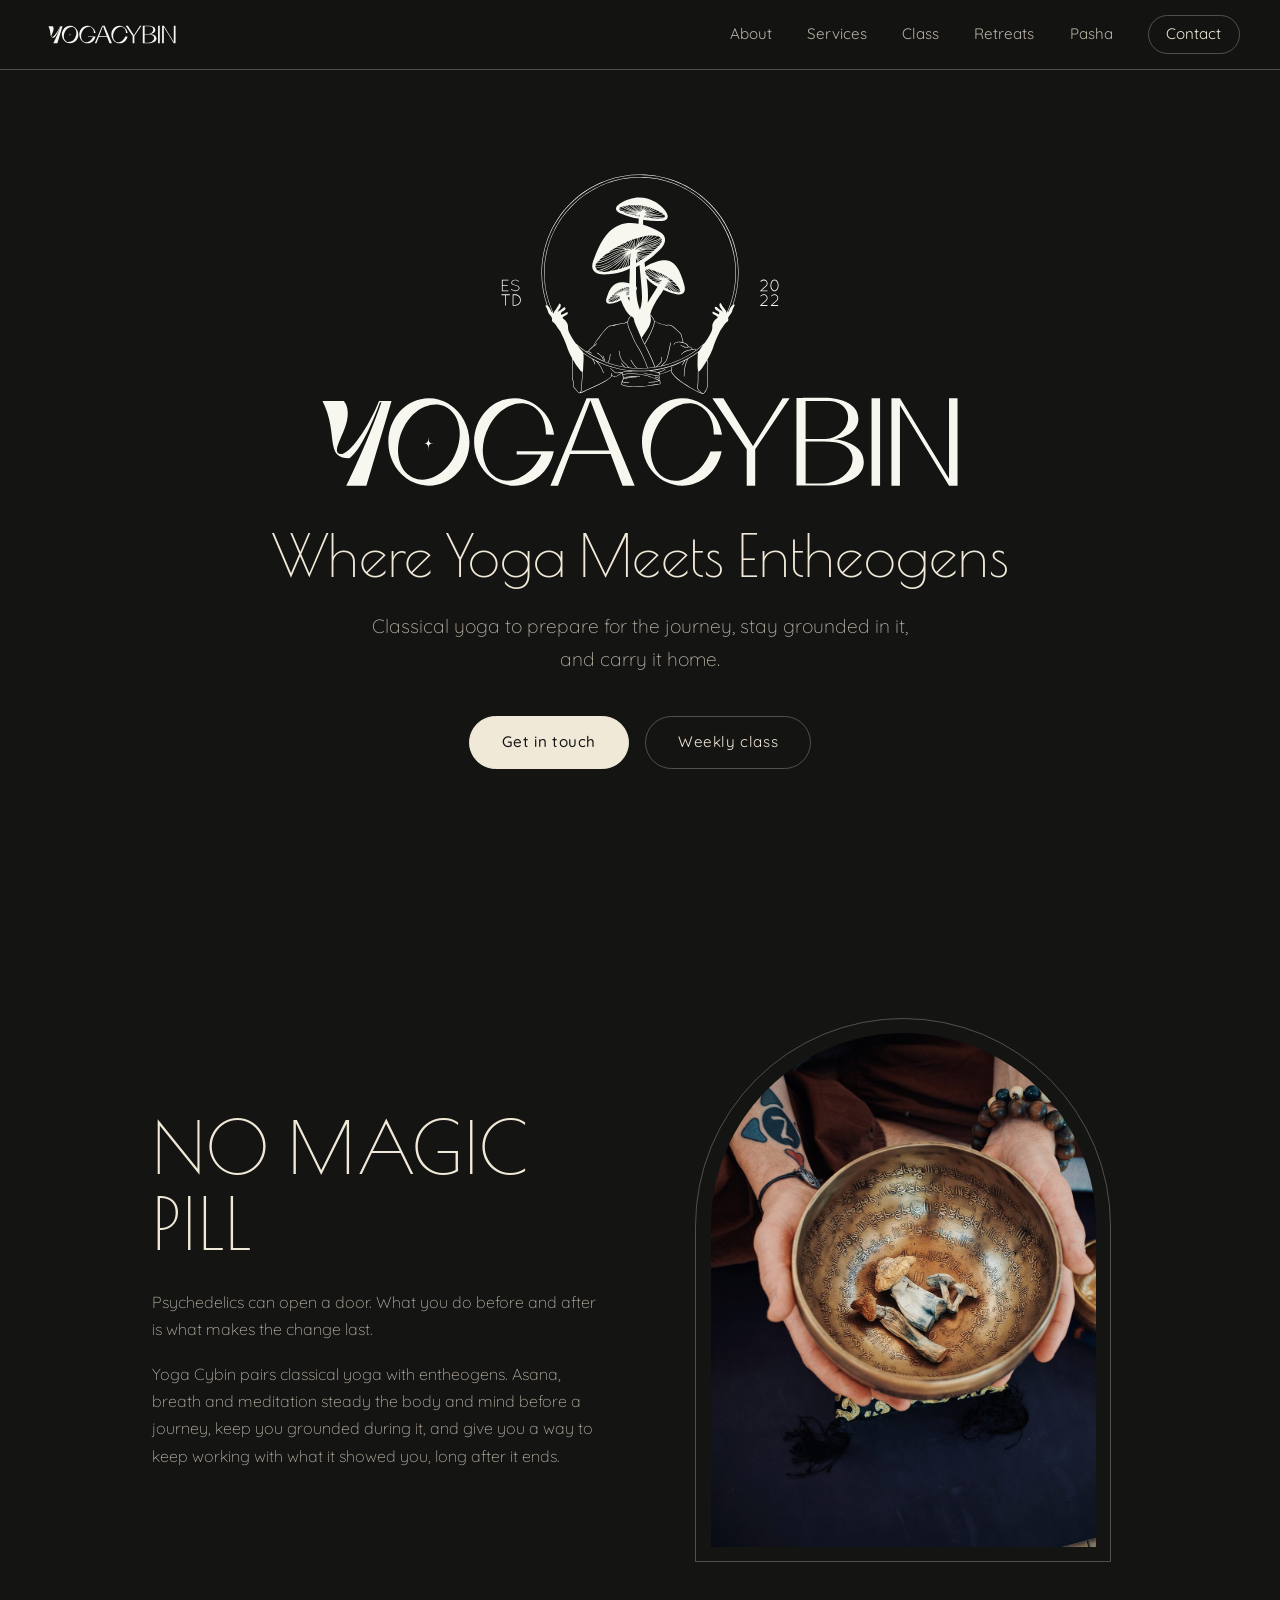
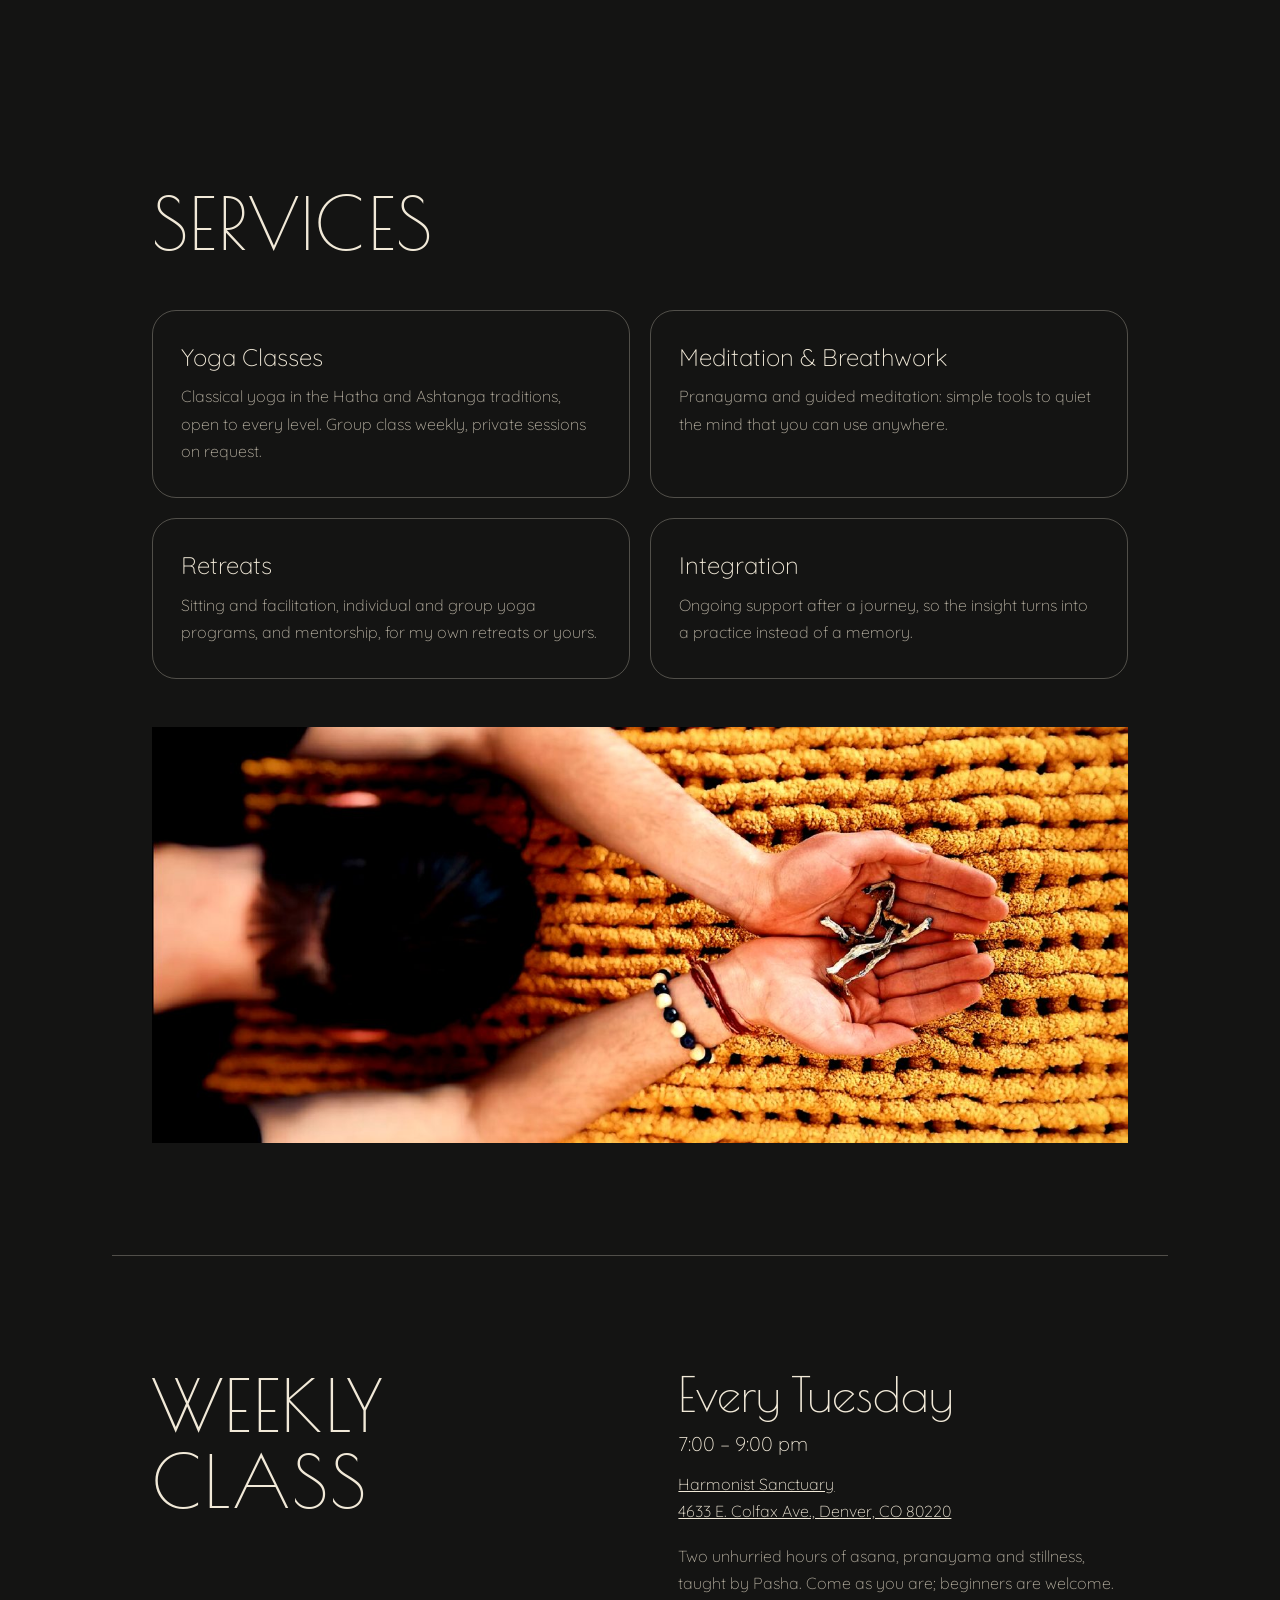
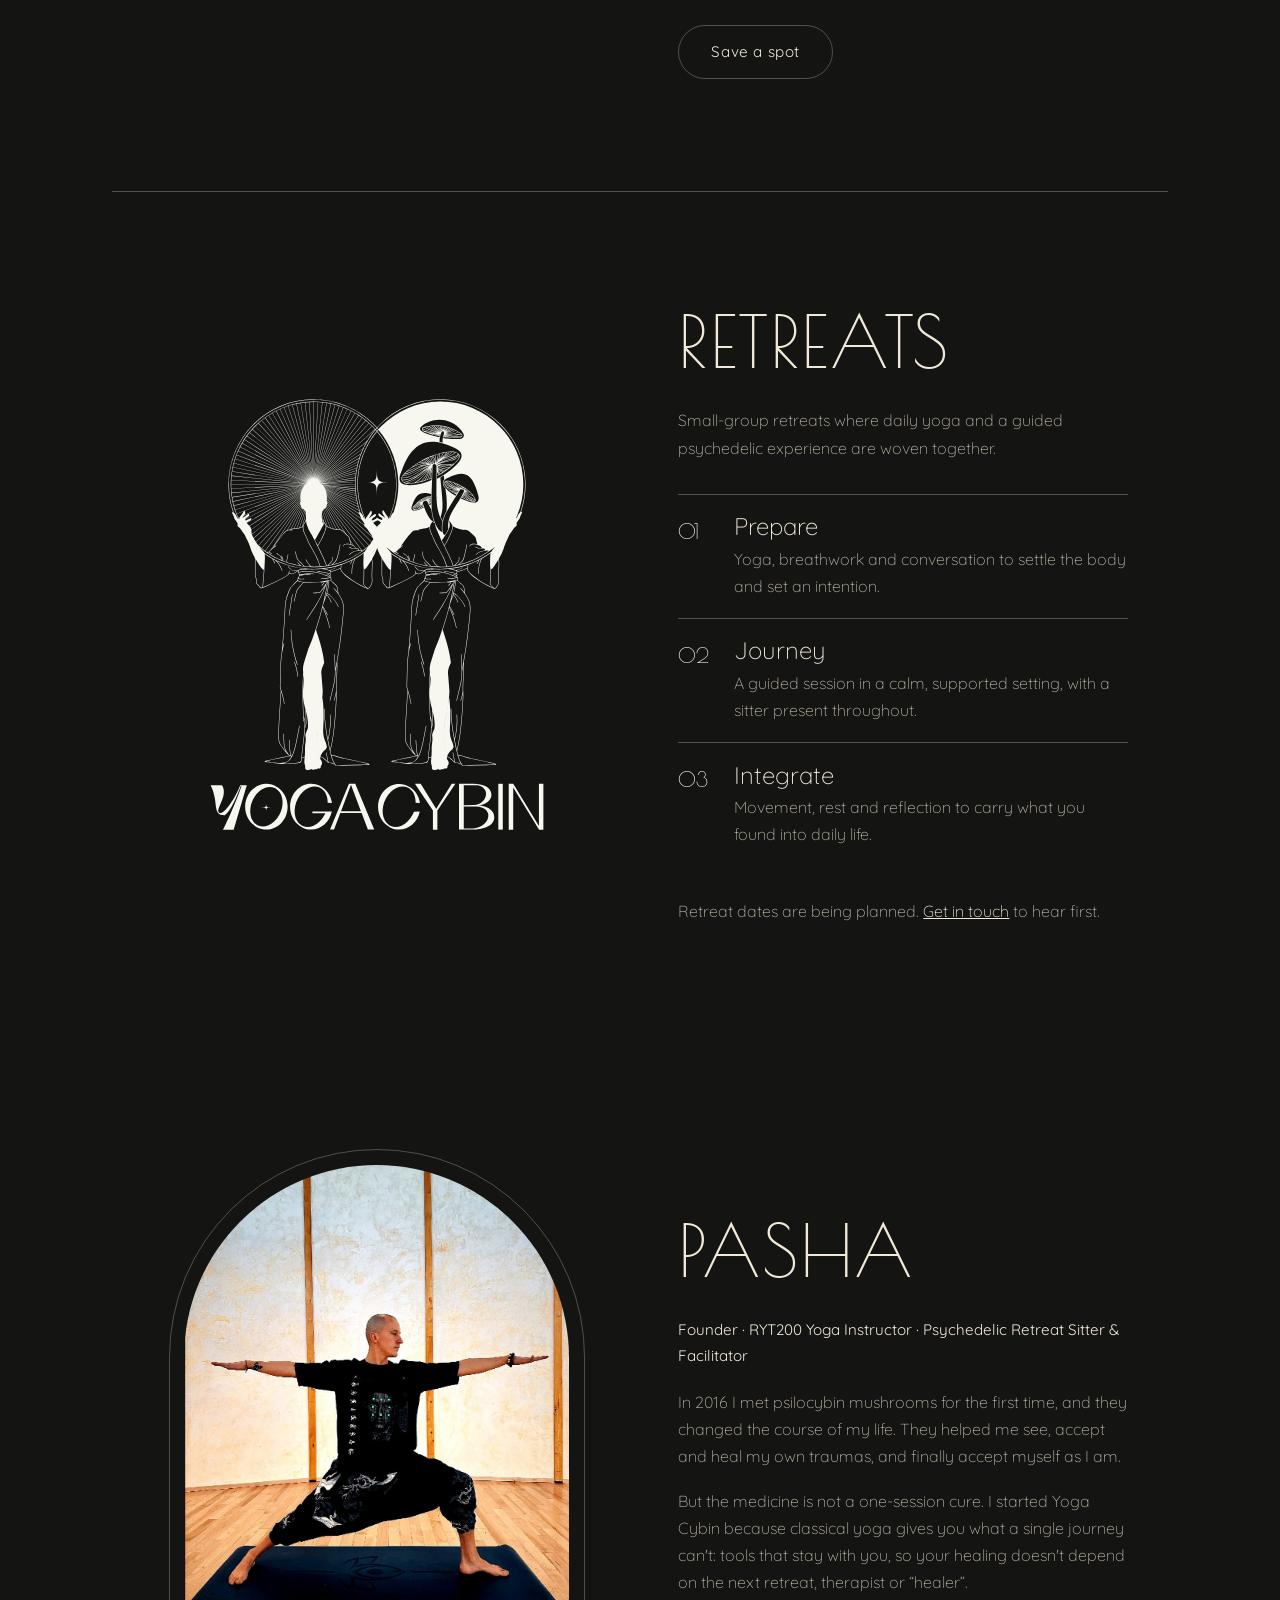
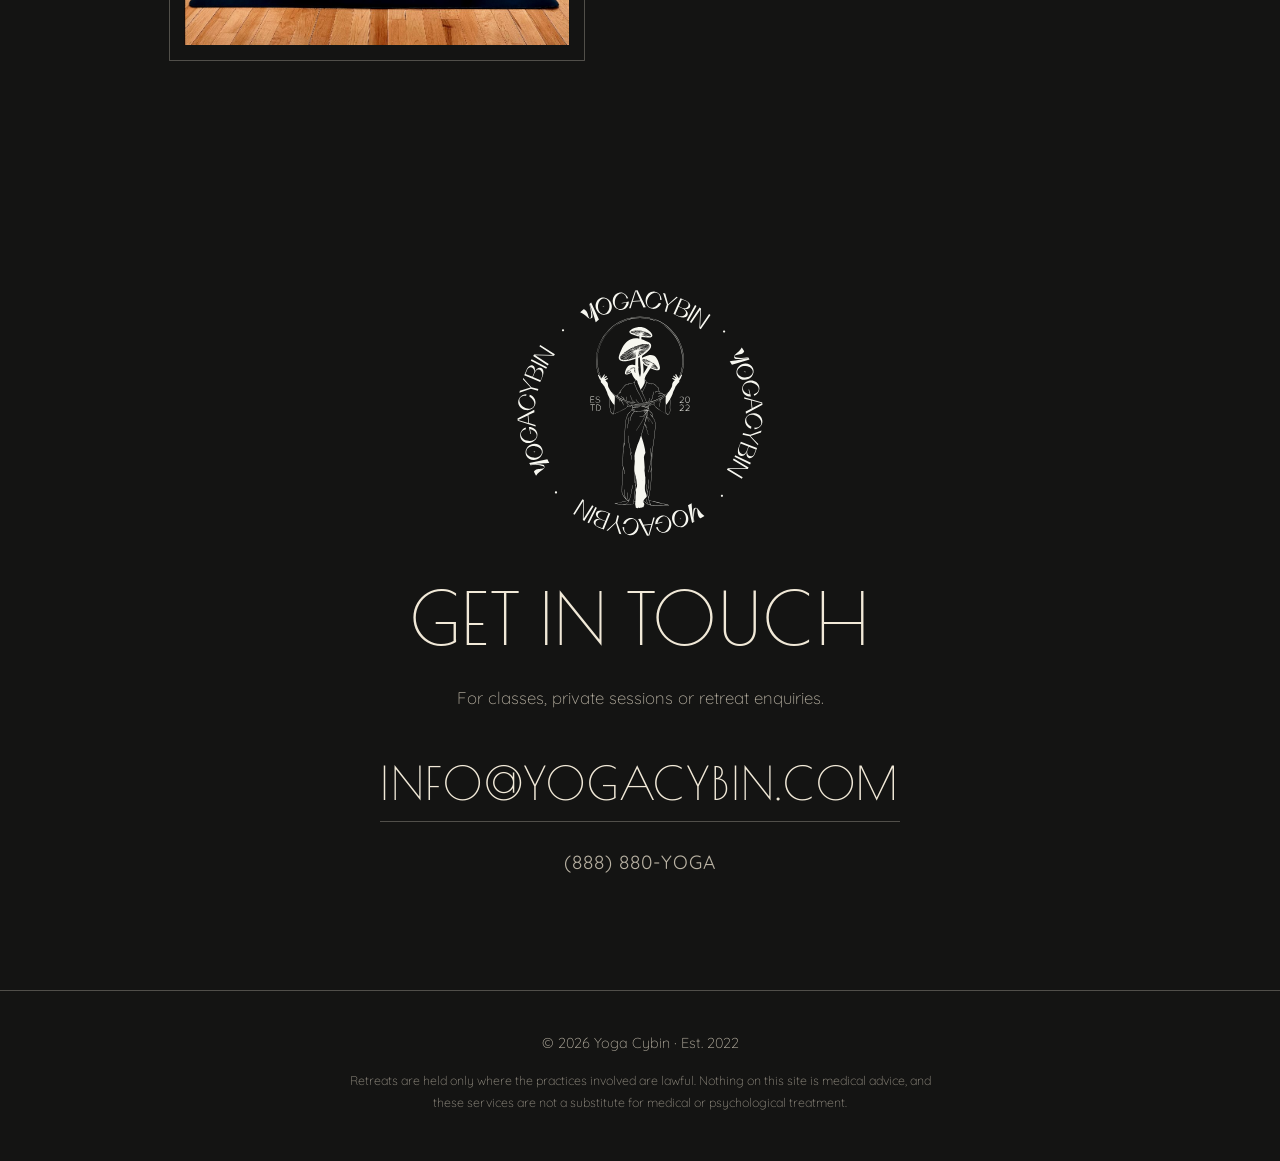
==== commit 78d7091f: "Add class venue address and link Co-Authored-By: Claude Fable 5.1 <noreply@anthropic.com>" ====
--- a/index.html
+++ b/index.html
@@ -4,14 +4,14 @@
   <meta charset="utf-8">
   <meta name="viewport" content="width=device-width, initial-scale=1">
   <title>Yoga Cybin — Where Yoga Meets Entheogens</title>
-  <meta name="description" content="Classical yoga, meditation and retreats that pair yoga with entheogens. Weekly class every Tuesday, 7–9 pm, at Harmonist Sanctuary.">
+  <meta name="description" content="Classical yoga, meditation and retreats that pair yoga with entheogens. Weekly class every Tuesday, 7–9 pm, at Harmonist Sanctuary, Denver.">
   <meta name="theme-color" content="#141413">
   <link rel="canonical" href="https://yogacybin.com/">
 
   <meta property="og:type" content="website">
   <meta property="og:url" content="https://yogacybin.com/">
   <meta property="og:title" content="Yoga Cybin — Where Yoga Meets Entheogens">
-  <meta property="og:description" content="Classical yoga, meditation and retreats that pair yoga with entheogens. Weekly class every Tuesday, 7–9 pm, at Harmonist Sanctuary.">
+  <meta property="og:description" content="Classical yoga, meditation and retreats that pair yoga with entheogens. Weekly class every Tuesday, 7–9 pm, at Harmonist Sanctuary, Denver.">
 
   <link rel="icon" href="assets/favicon.png" type="image/png">
   <link rel="apple-touch-icon" href="assets/favicon.png">
@@ -97,7 +97,11 @@
       <h2>Weekly<br>class</h2>
       <div>
         <p class="when">Every Tuesday</p>
-        <p class="time">7:00 – 9:00 pm · Harmonist Sanctuary</p>
+        <p class="time">7:00 – 9:00 pm</p>
+        <p class="venue">
+          <a href="https://www.harmonistsanctuary.org/" target="_blank" rel="noopener">Harmonist Sanctuary</a><br>
+          <a href="https://www.google.com/maps/search/?api=1&amp;query=Harmonist+Sanctuary%2C+4633+E+Colfax+Ave%2C+Denver%2C+CO+80220" target="_blank" rel="noopener">4633 E. Colfax Ave., Denver, CO 80220</a>
+        </p>
         <p>
           Two unhurried hours of asana, pranayama and stillness, taught by
           Pasha. Come as you are; beginners are welcome.
--- a/styles.css
+++ b/styles.css
@@ -126,6 +126,7 @@
 .class { display: grid; grid-template-columns: repeat(auto-fit, minmax(min(19rem, 100%), 1fr)); gap: 2rem clamp(2rem, 6vw, 5rem); border-top: 1px solid var(--line); border-bottom: 1px solid var(--line); }
 .when { font-family: var(--font-display); font-size: clamp(2rem, 5vw, 3rem); line-height: 1.1; color: var(--cream); }
 .time { margin-top: .4rem; font-size: 1.25rem; color: var(--cream); }
+.venue { margin: .6rem 0 1.1rem; color: var(--cream); }
 .class .btn { margin-top: 1.75rem; }
 
 .role { color: var(--cream); font-weight: 400; font-size: .95rem; margin-bottom: 1.25rem; }
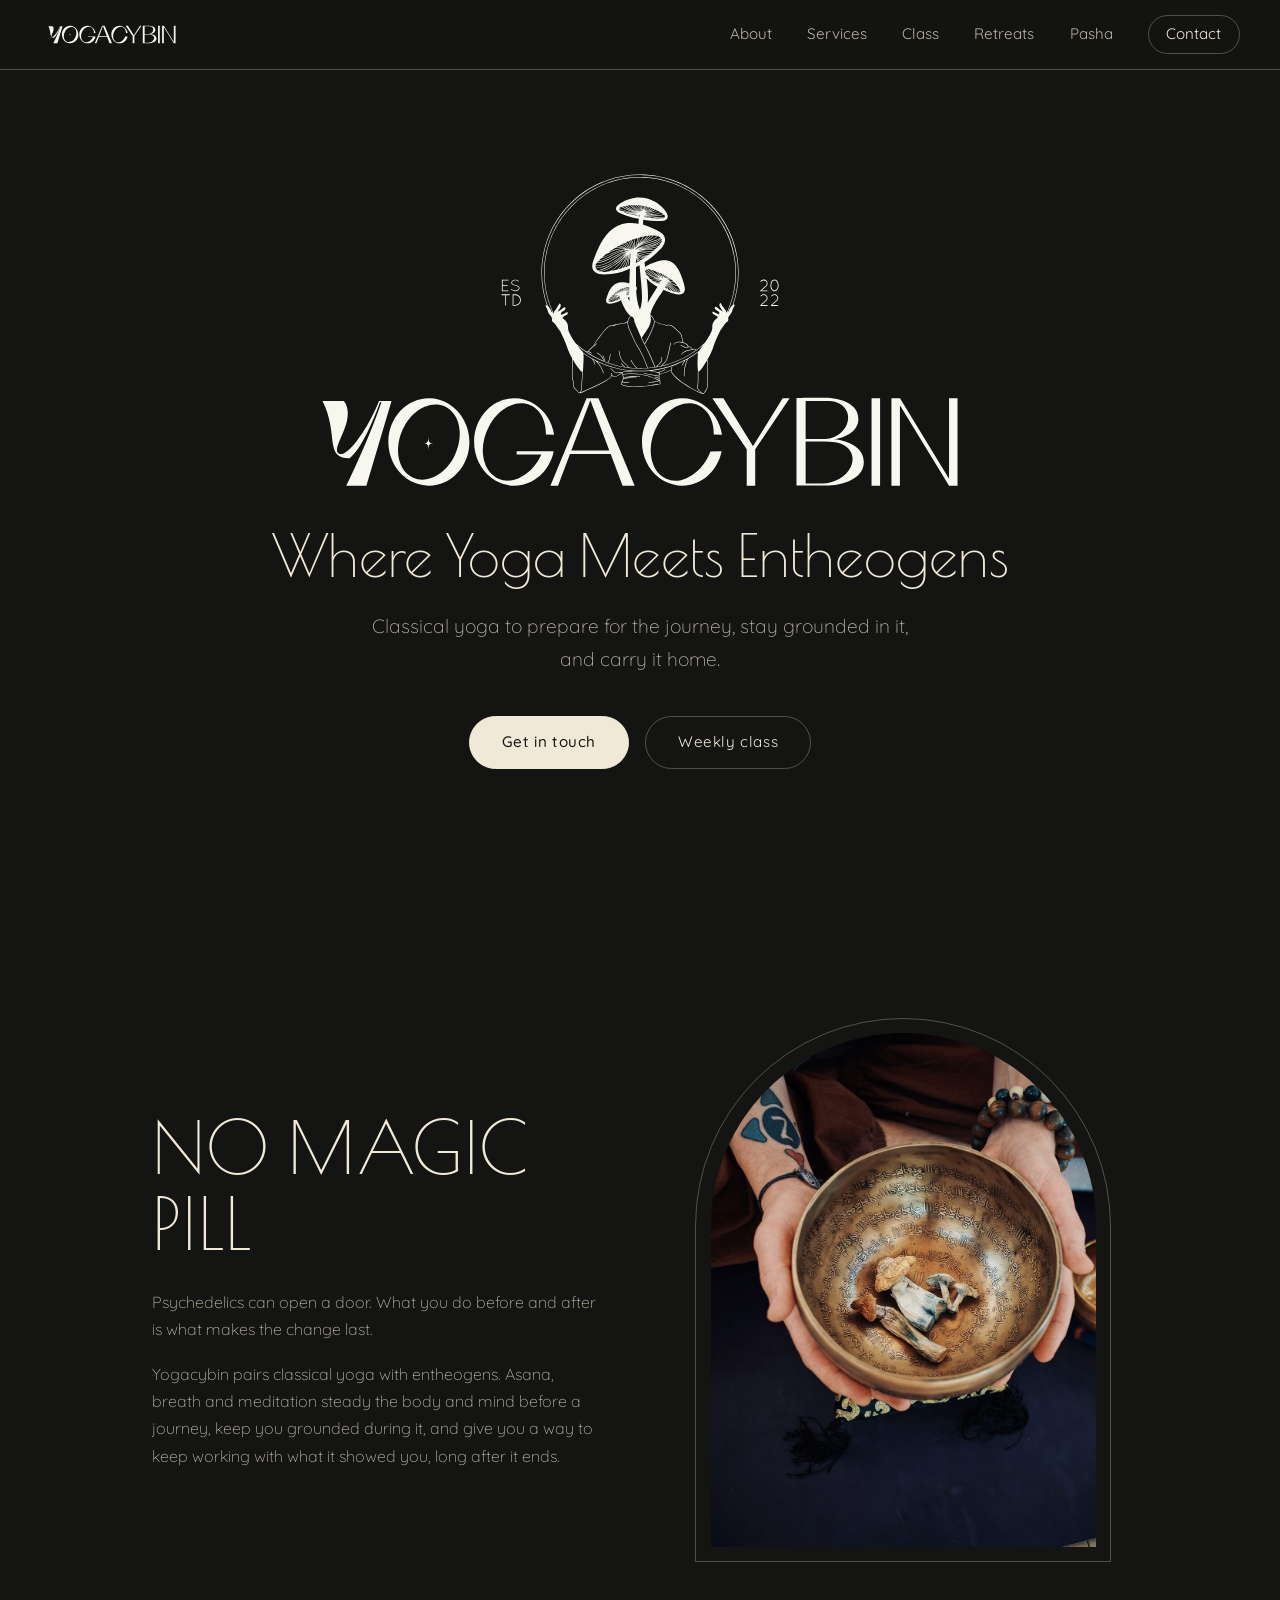
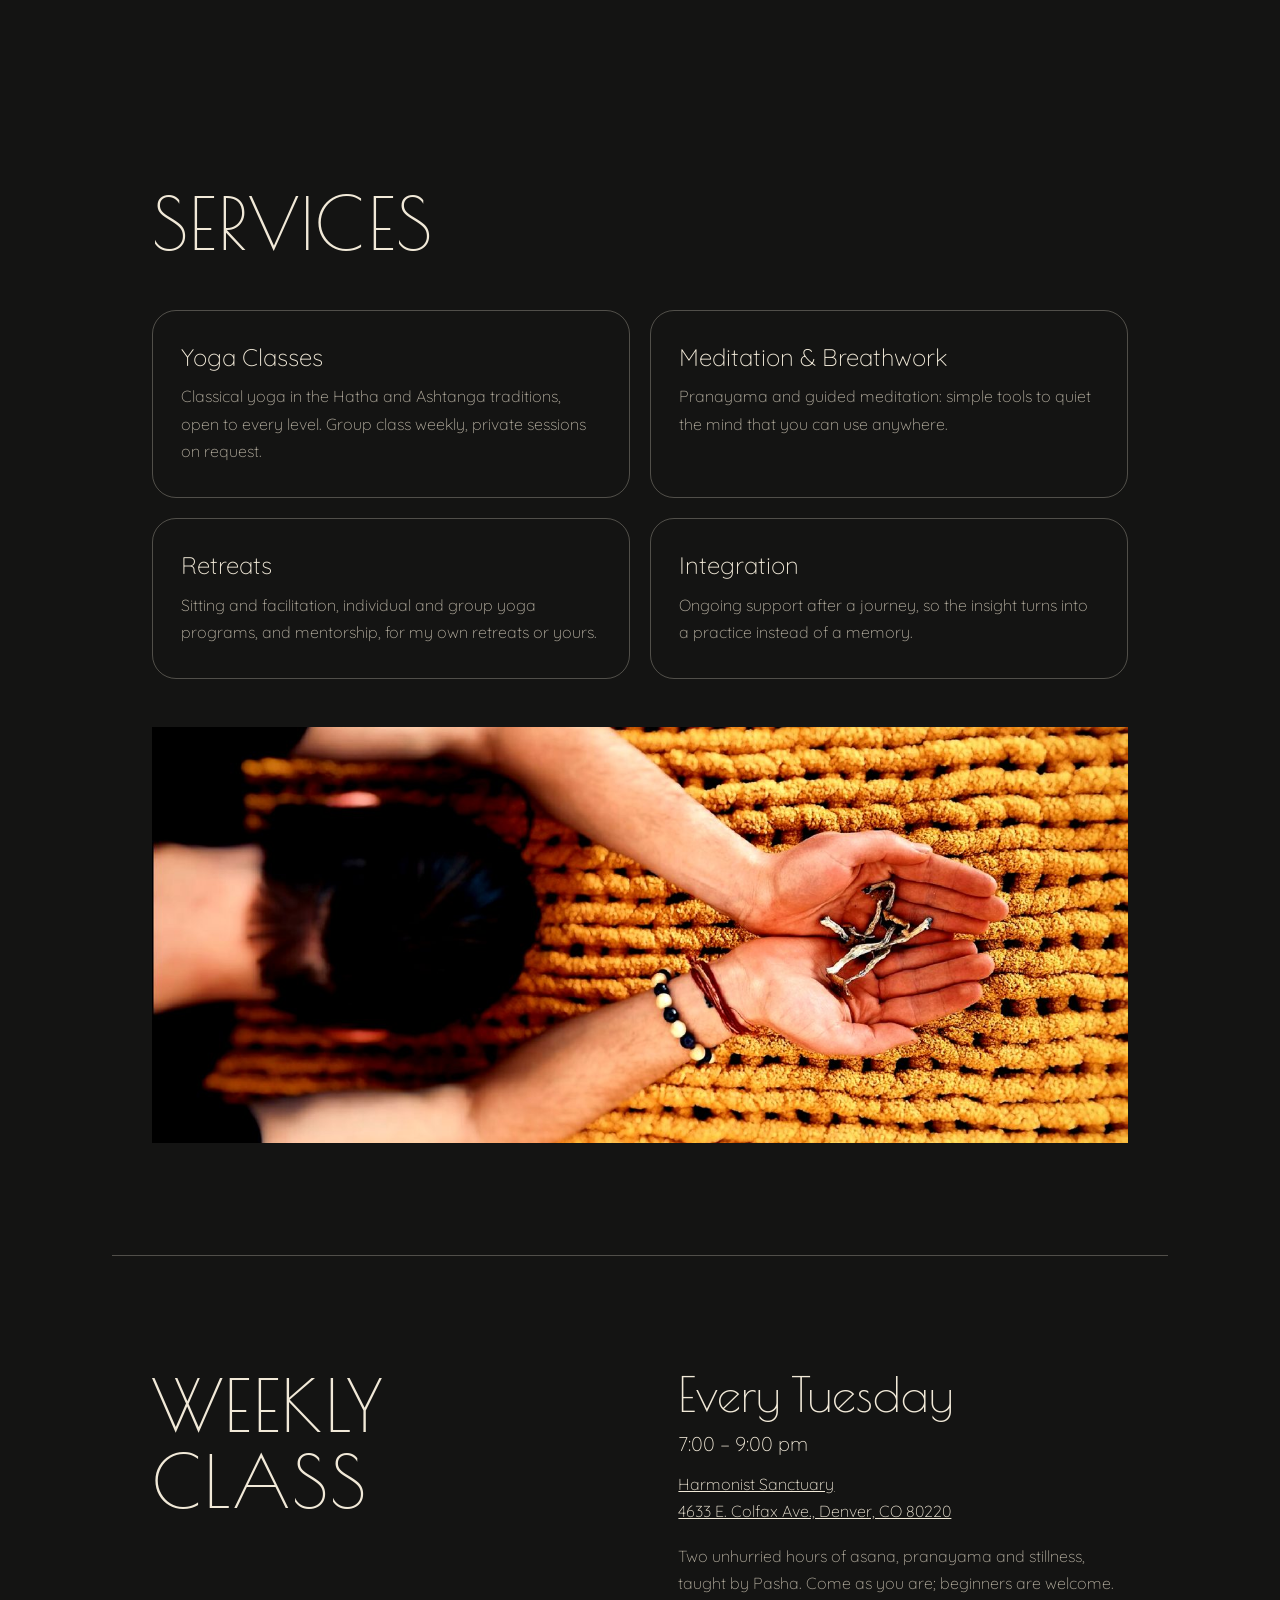
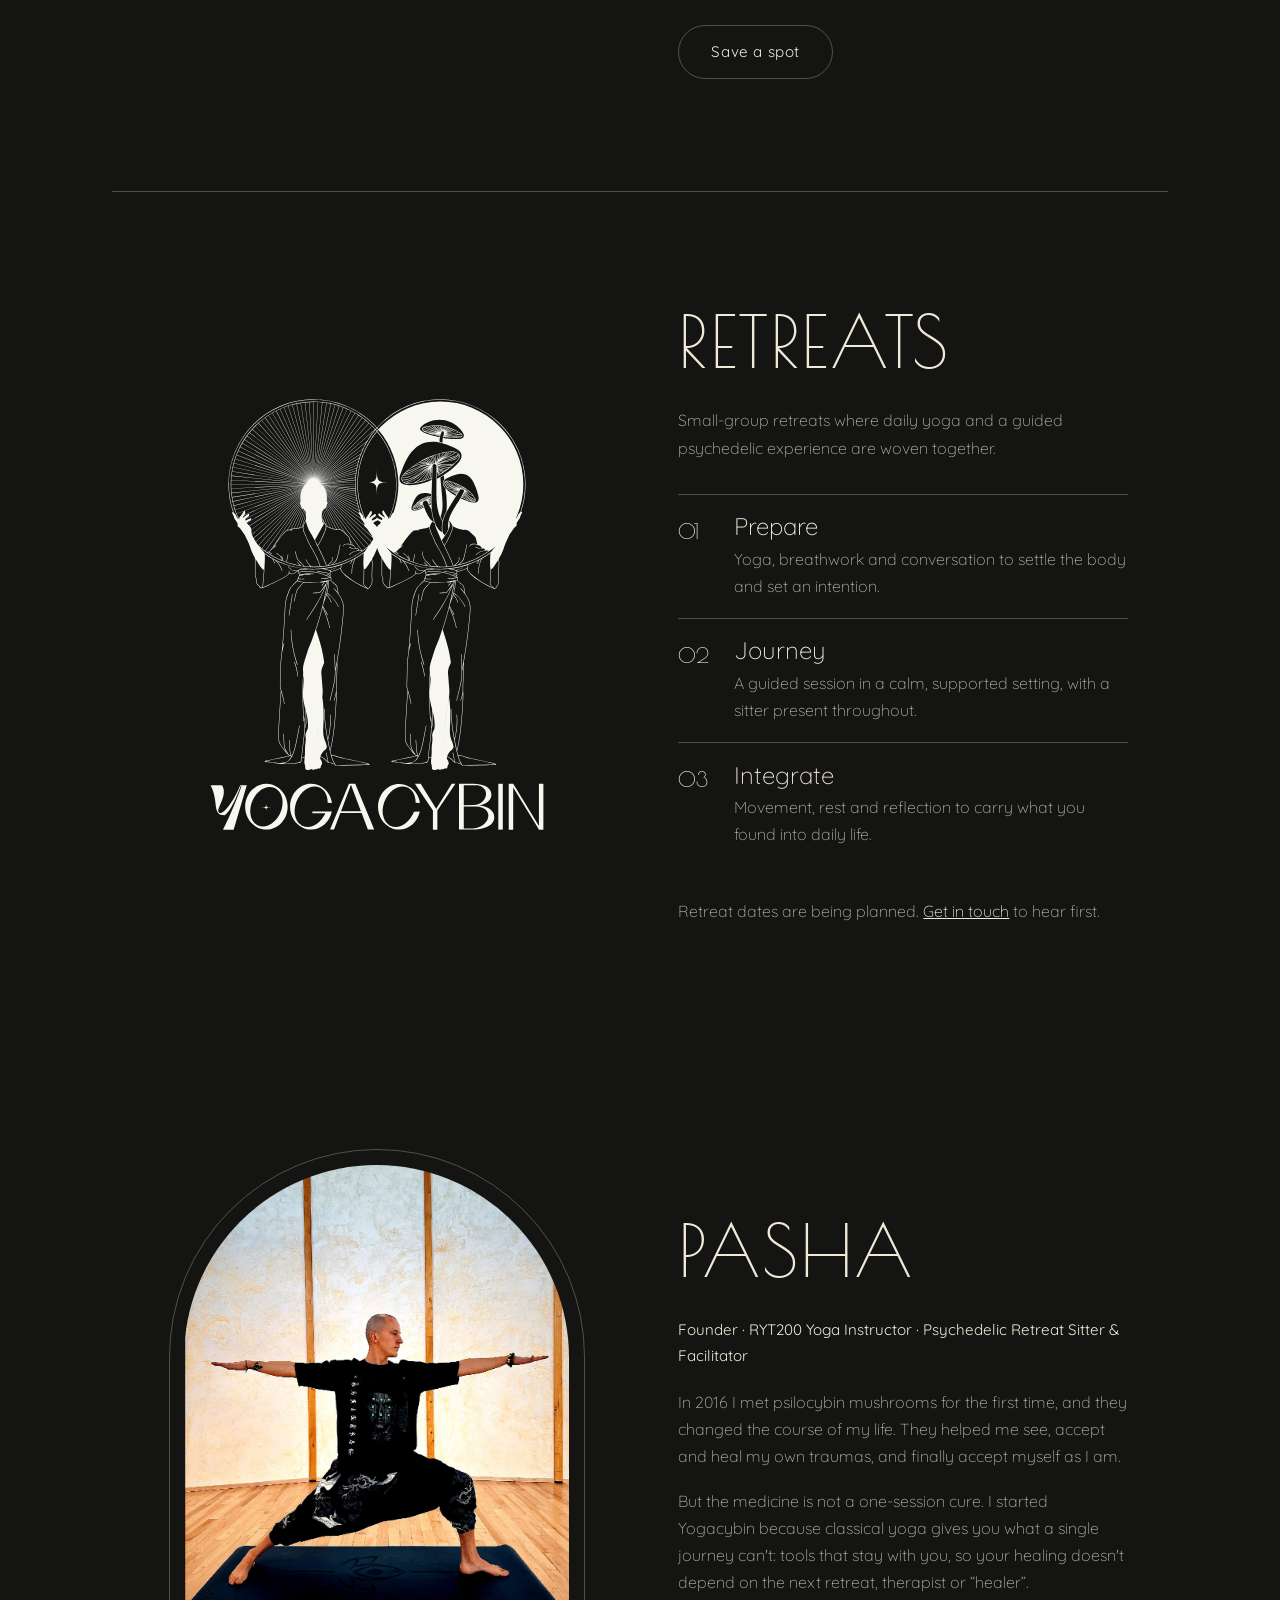
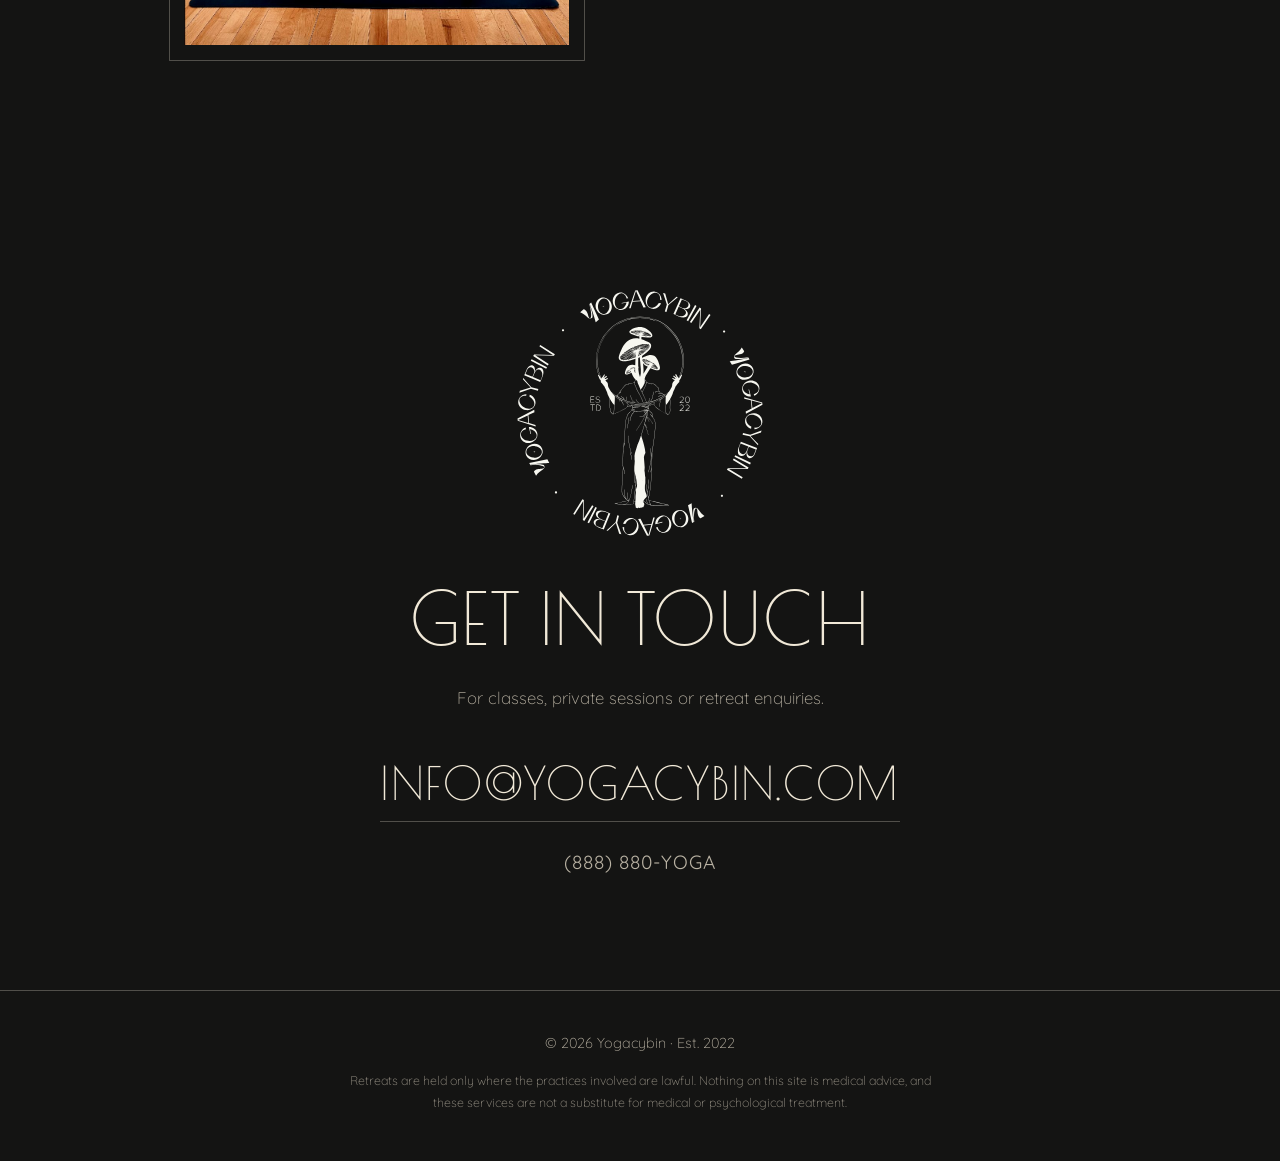
==== commit ddcfa9da: "Use single-word Yogacybin brand name Co-Authored-By: Claude Fable 5.1 <noreply@anthropic.com>" ====
--- a/index.html
+++ b/index.html
@@ -3,14 +3,14 @@
 <head>
   <meta charset="utf-8">
   <meta name="viewport" content="width=device-width, initial-scale=1">
-  <title>Yoga Cybin — Where Yoga Meets Entheogens</title>
+  <title>Yogacybin — Where Yoga Meets Entheogens</title>
   <meta name="description" content="Classical yoga, meditation and retreats that pair yoga with entheogens. Weekly class every Tuesday, 7–9 pm, at Harmonist Sanctuary, Denver.">
   <meta name="theme-color" content="#141413">
   <link rel="canonical" href="https://yogacybin.com/">
 
   <meta property="og:type" content="website">
   <meta property="og:url" content="https://yogacybin.com/">
-  <meta property="og:title" content="Yoga Cybin — Where Yoga Meets Entheogens">
+  <meta property="og:title" content="Yogacybin — Where Yoga Meets Entheogens">
   <meta property="og:description" content="Classical yoga, meditation and retreats that pair yoga with entheogens. Weekly class every Tuesday, 7–9 pm, at Harmonist Sanctuary, Denver.">
 
   <link rel="icon" href="assets/favicon.png" type="image/png">
@@ -24,8 +24,8 @@
   <a class="skip" href="#main">Skip to content</a>
 
   <header class="nav">
-    <a class="brand" href="#top" aria-label="Yoga Cybin home">
-      <img class="logo" src="assets/YogaCybin_no_gap_10.svg" alt="Yoga Cybin" width="145" height="50">
+    <a class="brand" href="#top" aria-label="Yogacybin home">
+      <img class="logo" src="assets/YogaCybin_no_gap_10.svg" alt="Yogacybin" width="145" height="50">
     </a>
     <nav aria-label="Primary">
       <a href="#about">About</a>
@@ -39,7 +39,7 @@
 
   <main id="main">
     <section class="hero" id="top">
-      <img class="logo hero-logo" src="assets/YogaCybin_no_gap.svg" alt="Yoga Cybin, established 2022" width="640" height="320">
+      <img class="logo hero-logo" src="assets/YogaCybin_no_gap.svg" alt="Yogacybin, established 2022" width="640" height="320">
       <h1>Where Yoga Meets Entheogens</h1>
       <p class="lede">
         Classical yoga to prepare for the journey, stay grounded in it,
@@ -59,7 +59,7 @@
           makes the change last.
         </p>
         <p>
-          Yoga Cybin pairs classical yoga with entheogens. Asana, breath and
+          Yogacybin pairs classical yoga with entheogens. Asana, breath and
           meditation steady the body and mind before a journey, keep you
           grounded during it, and give you a way to keep working with what
           it showed you, long after it ends.
@@ -140,7 +140,7 @@
           my own traumas, and finally accept myself as I am.
         </p>
         <p>
-          But the medicine is not a one-session cure. I started Yoga Cybin
+          But the medicine is not a one-session cure. I started Yogacybin
           because classical yoga gives you what a single journey can't:
           tools that stay with you, so your healing doesn't depend on the
           next retreat, therapist or “healer”.
@@ -158,7 +158,7 @@
   </main>
 
   <footer class="footer">
-    <p>© <span id="year">2026</span> Yoga Cybin · Est. 2022</p>
+    <p>© <span id="year">2026</span> Yogacybin · Est. 2022</p>
     <p class="fine">
       Retreats are held only where the practices involved are lawful. Nothing
       on this site is medical advice, and these services are not a substitute
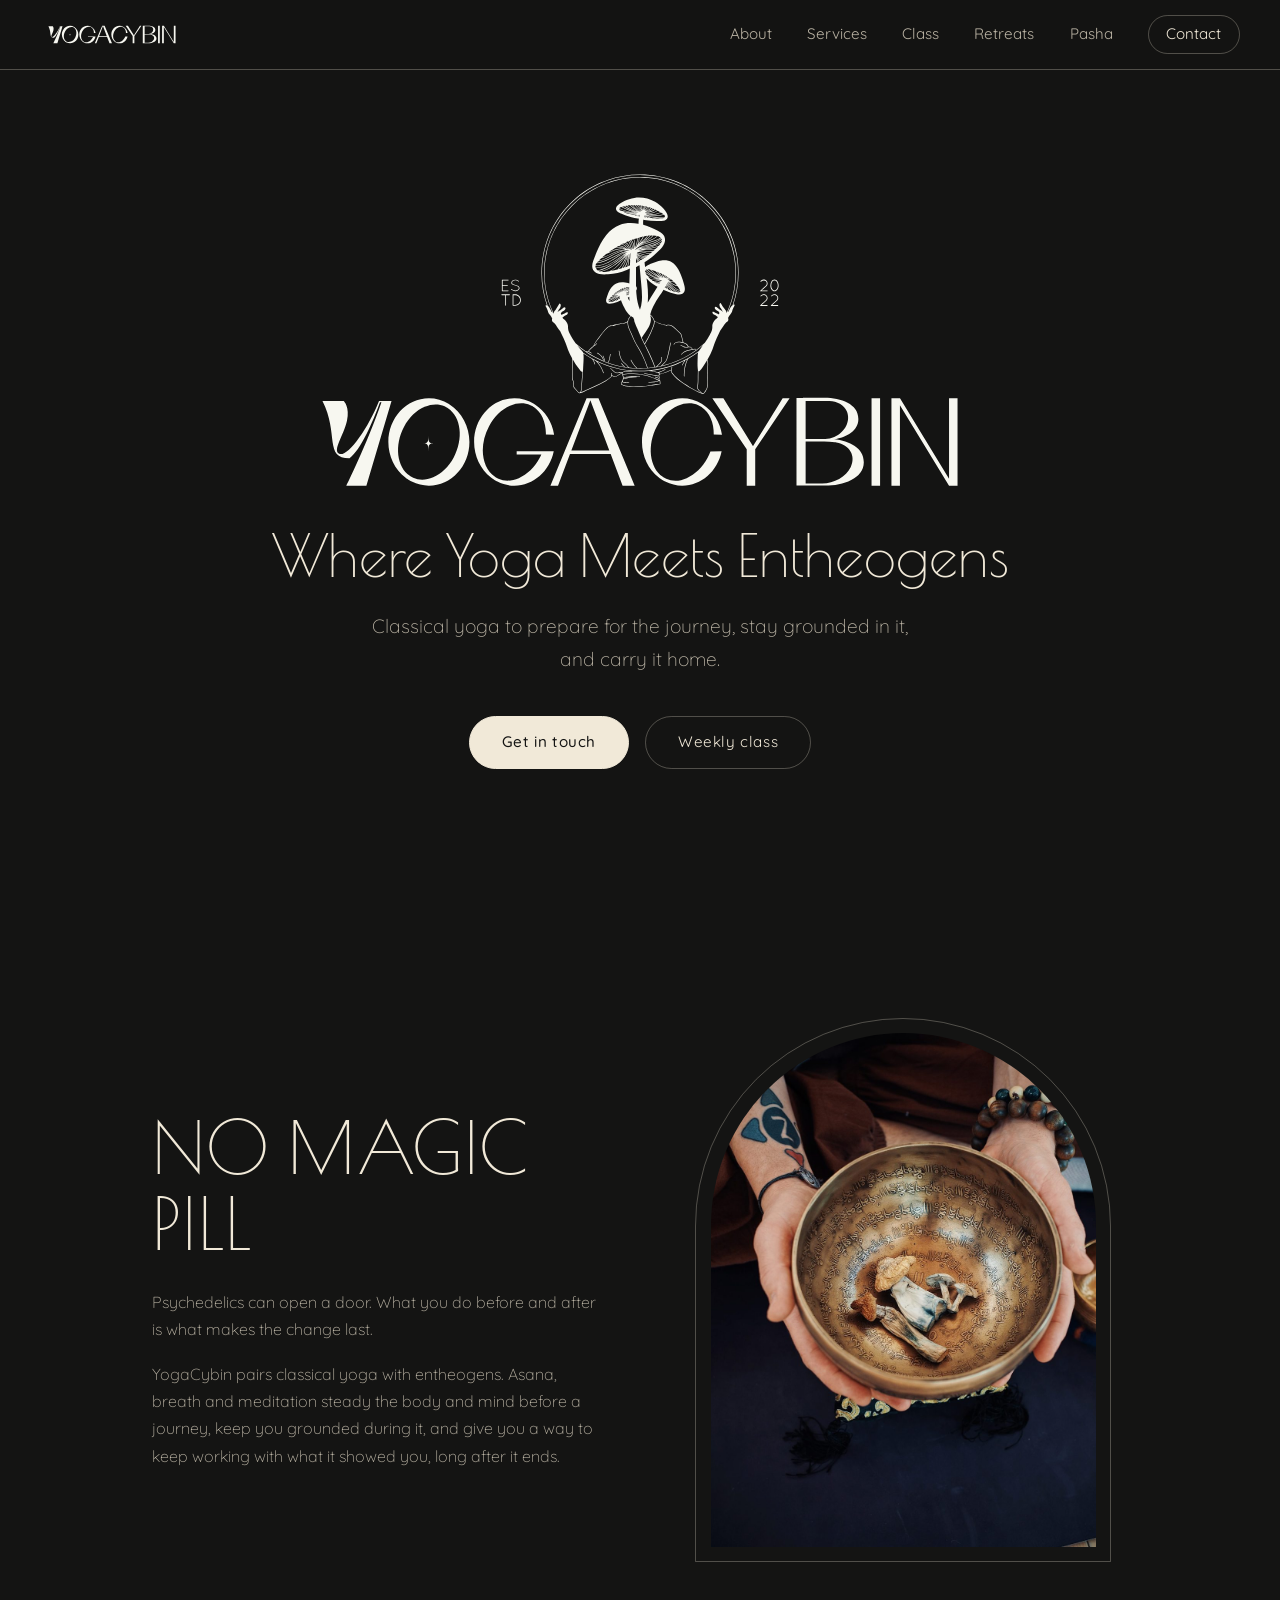
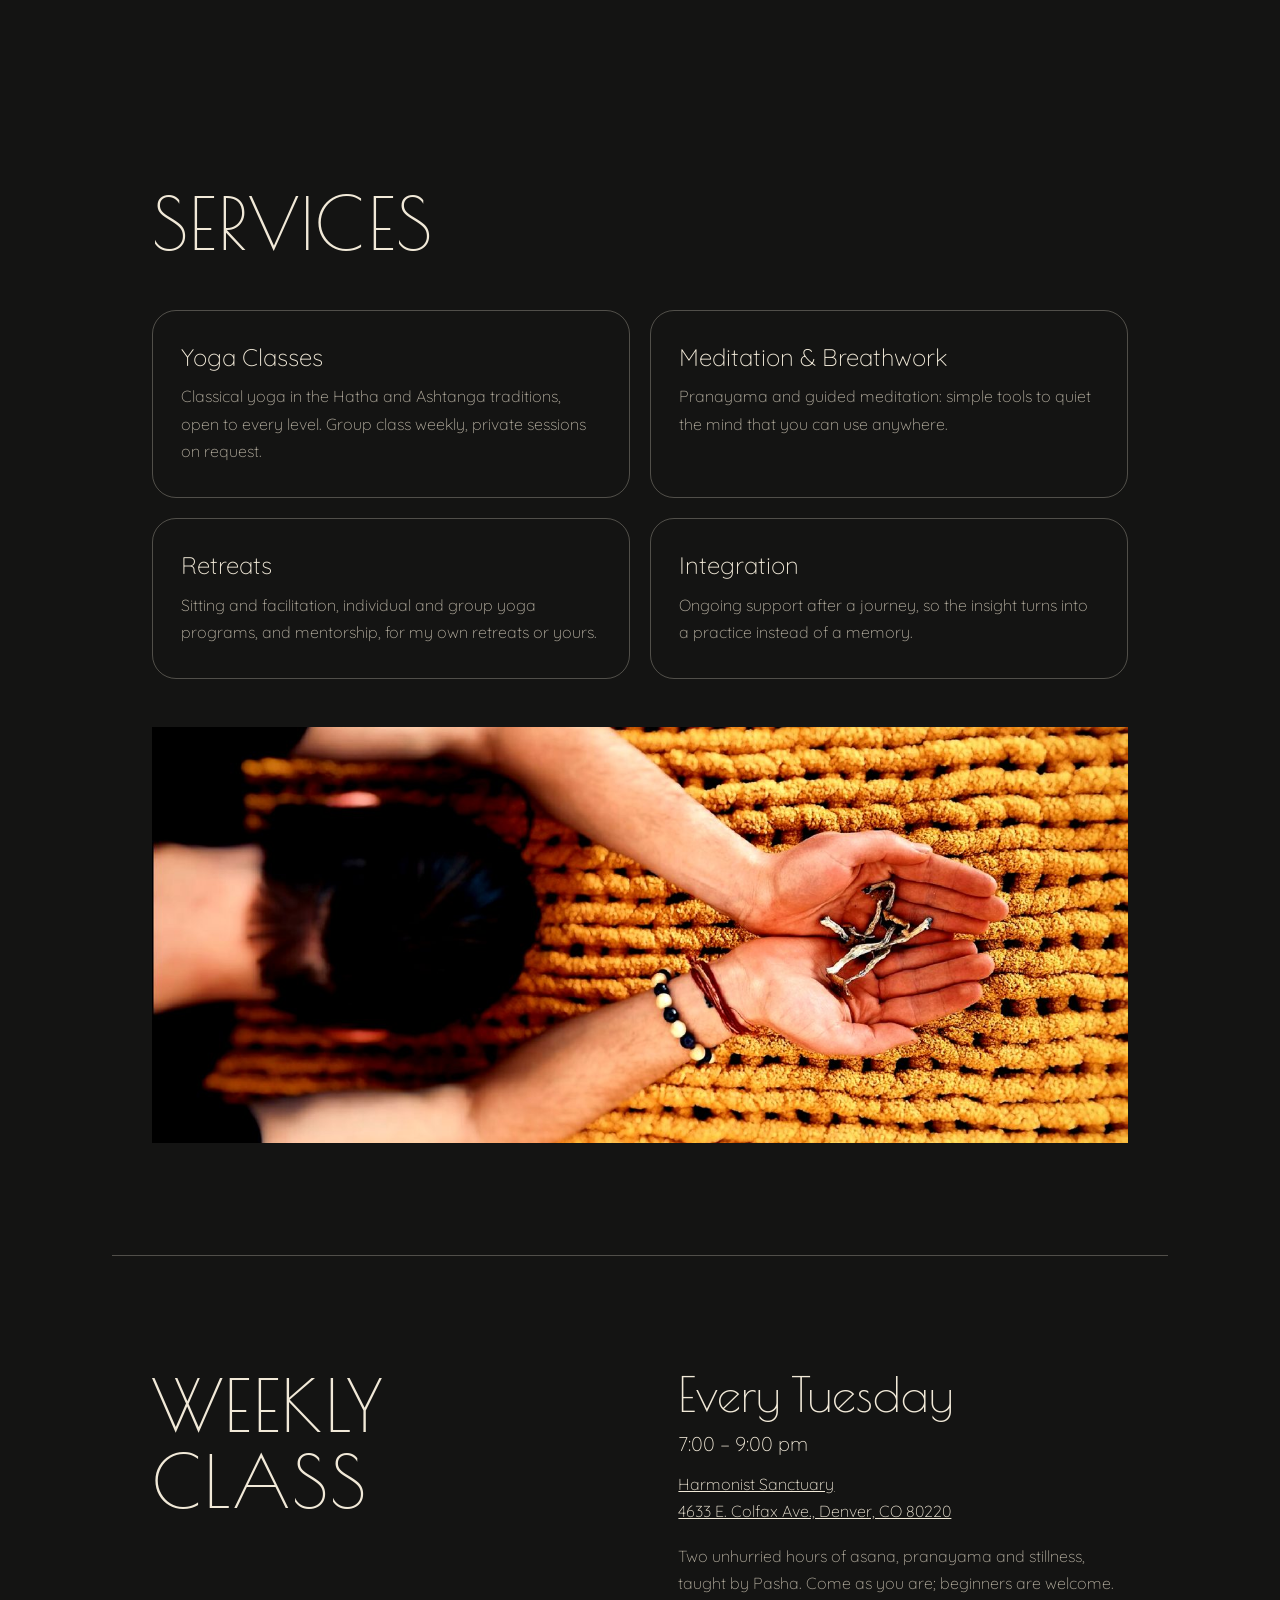
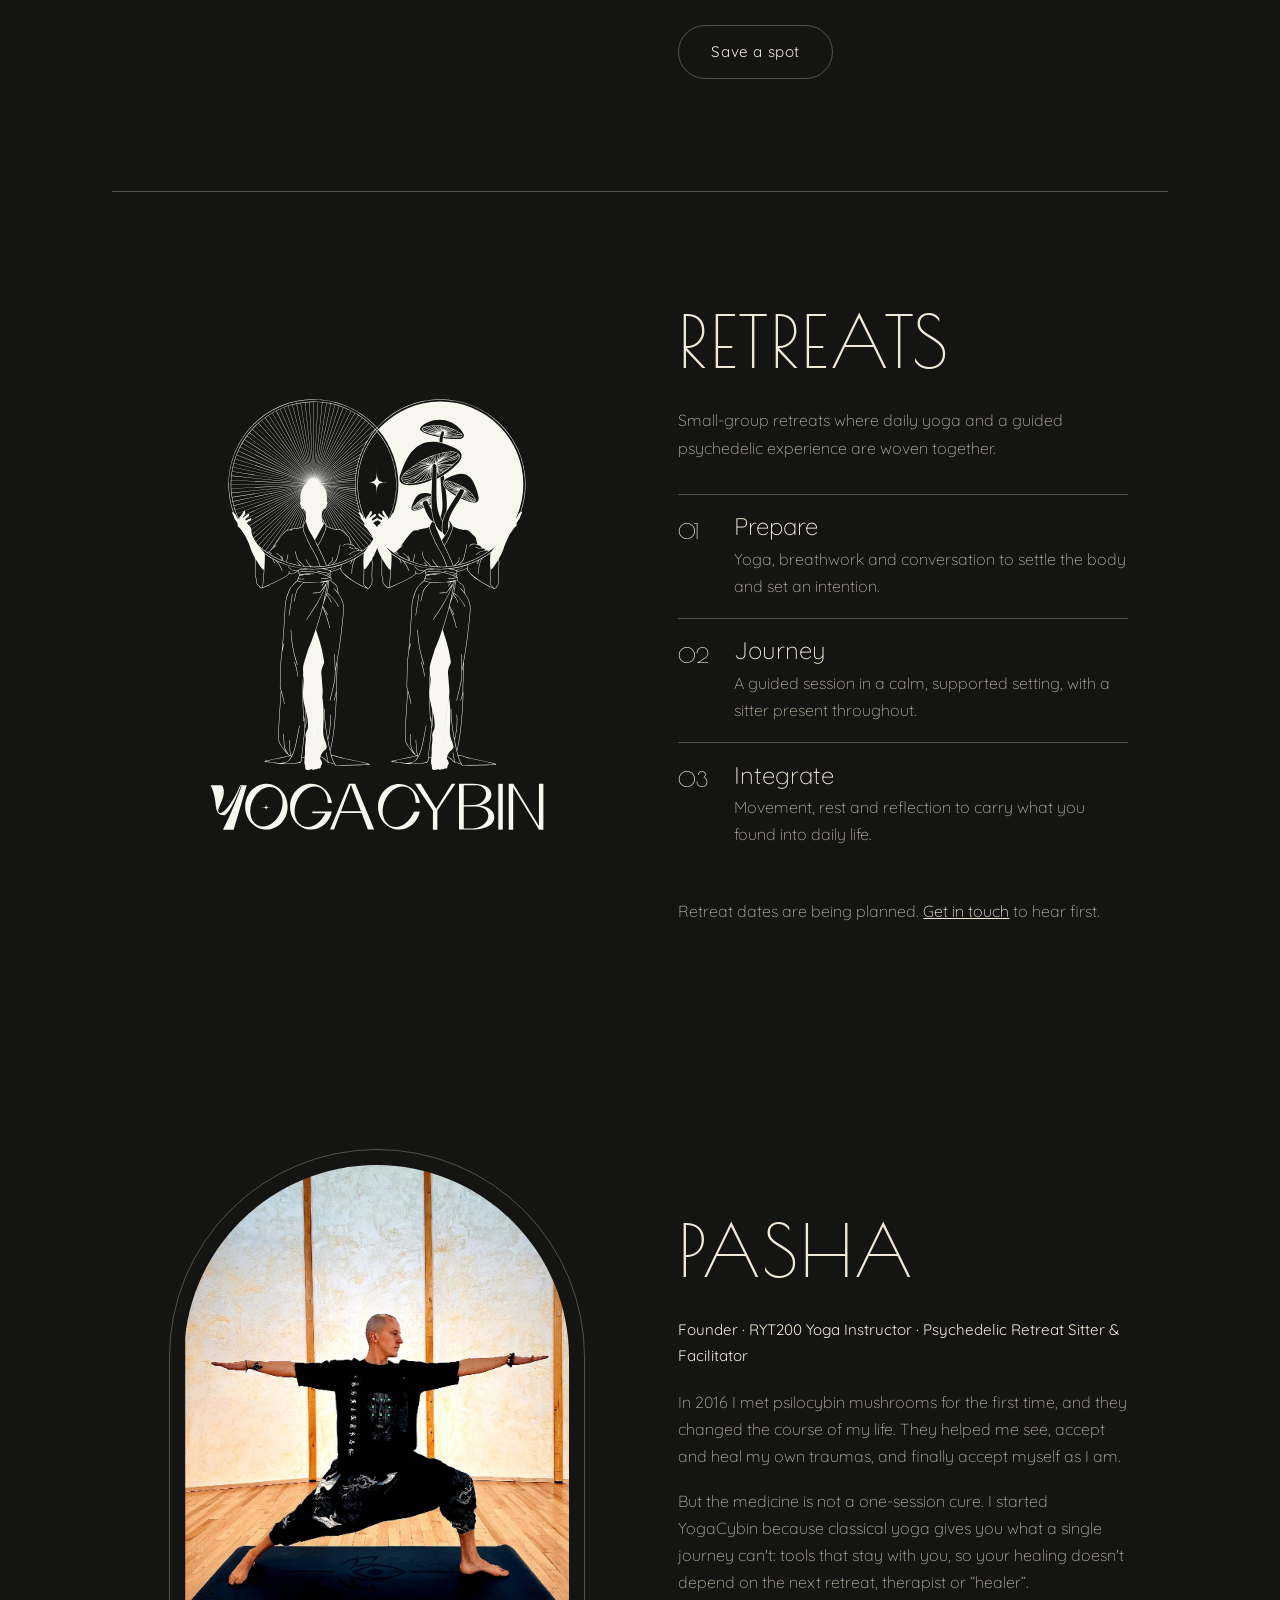
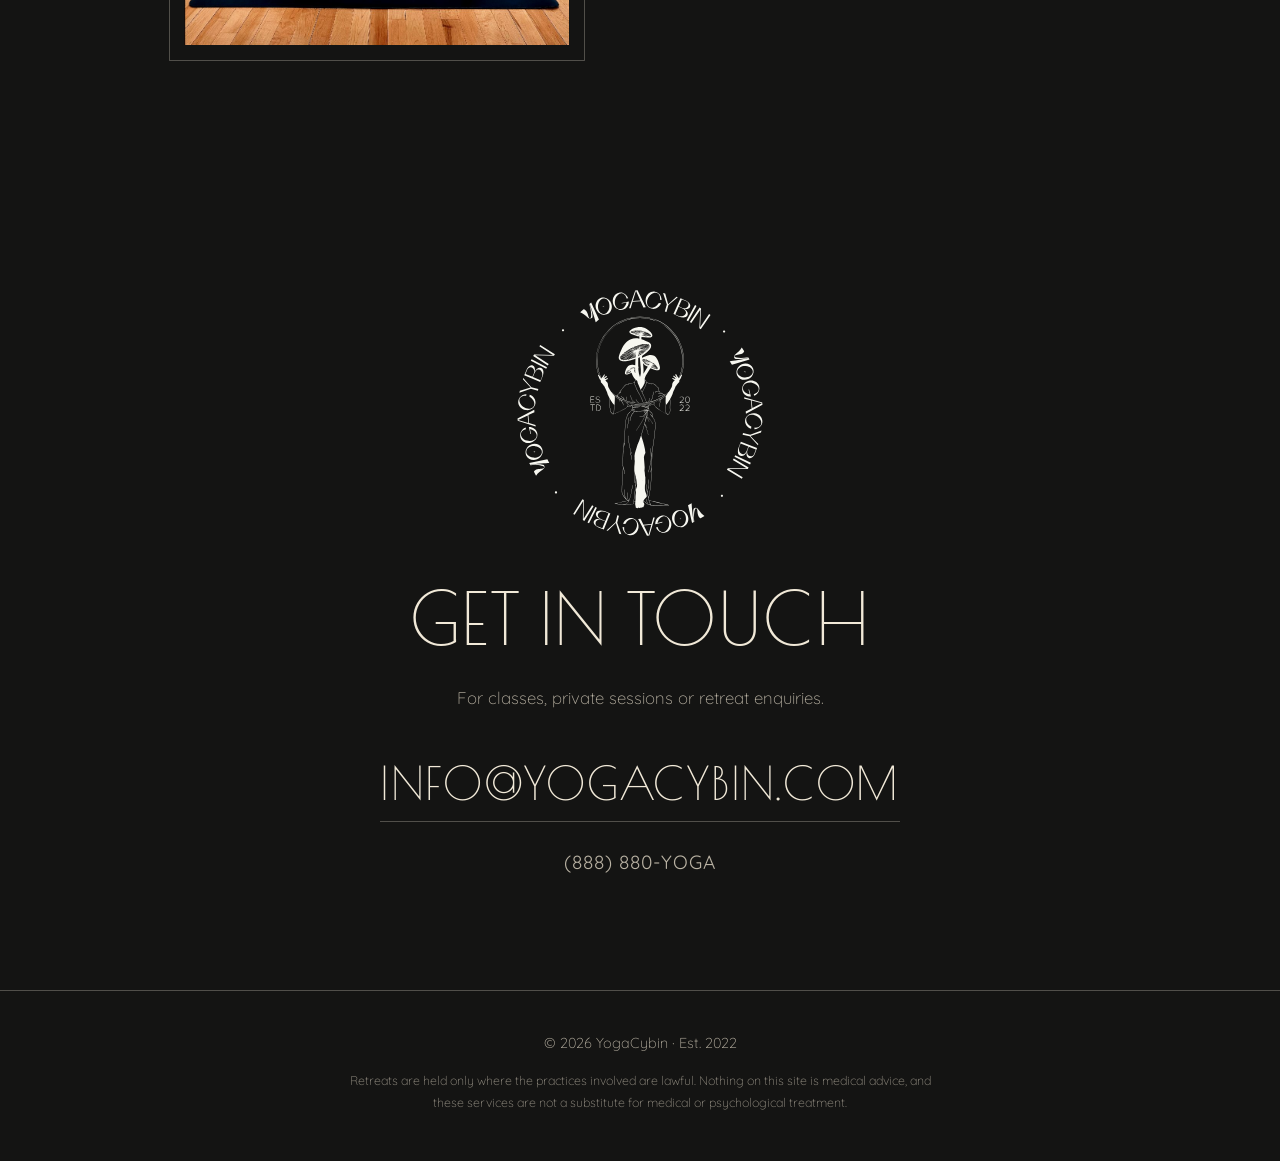
==== commit 2b04202f: "Use YogaCybin capitalisation Co-Authored-By: Claude Fable 5.1 <noreply@anthropic.com>" ====
--- a/index.html
+++ b/index.html
@@ -3,14 +3,14 @@
 <head>
   <meta charset="utf-8">
   <meta name="viewport" content="width=device-width, initial-scale=1">
-  <title>Yogacybin — Where Yoga Meets Entheogens</title>
+  <title>YogaCybin — Where Yoga Meets Entheogens</title>
   <meta name="description" content="Classical yoga, meditation and retreats that pair yoga with entheogens. Weekly class every Tuesday, 7–9 pm, at Harmonist Sanctuary, Denver.">
   <meta name="theme-color" content="#141413">
   <link rel="canonical" href="https://yogacybin.com/">
 
   <meta property="og:type" content="website">
   <meta property="og:url" content="https://yogacybin.com/">
-  <meta property="og:title" content="Yogacybin — Where Yoga Meets Entheogens">
+  <meta property="og:title" content="YogaCybin — Where Yoga Meets Entheogens">
   <meta property="og:description" content="Classical yoga, meditation and retreats that pair yoga with entheogens. Weekly class every Tuesday, 7–9 pm, at Harmonist Sanctuary, Denver.">
 
   <link rel="icon" href="assets/favicon.png" type="image/png">
@@ -24,8 +24,8 @@
   <a class="skip" href="#main">Skip to content</a>
 
   <header class="nav">
-    <a class="brand" href="#top" aria-label="Yogacybin home">
-      <img class="logo" src="assets/YogaCybin_no_gap_10.svg" alt="Yogacybin" width="145" height="50">
+    <a class="brand" href="#top" aria-label="YogaCybin home">
+      <img class="logo" src="assets/YogaCybin_no_gap_10.svg" alt="YogaCybin" width="145" height="50">
     </a>
     <nav aria-label="Primary">
       <a href="#about">About</a>
@@ -39,7 +39,7 @@
 
   <main id="main">
     <section class="hero" id="top">
-      <img class="logo hero-logo" src="assets/YogaCybin_no_gap.svg" alt="Yogacybin, established 2022" width="640" height="320">
+      <img class="logo hero-logo" src="assets/YogaCybin_no_gap.svg" alt="YogaCybin, established 2022" width="640" height="320">
       <h1>Where Yoga Meets Entheogens</h1>
       <p class="lede">
         Classical yoga to prepare for the journey, stay grounded in it,
@@ -59,7 +59,7 @@
           makes the change last.
         </p>
         <p>
-          Yogacybin pairs classical yoga with entheogens. Asana, breath and
+          YogaCybin pairs classical yoga with entheogens. Asana, breath and
           meditation steady the body and mind before a journey, keep you
           grounded during it, and give you a way to keep working with what
           it showed you, long after it ends.
@@ -140,7 +140,7 @@
           my own traumas, and finally accept myself as I am.
         </p>
         <p>
-          But the medicine is not a one-session cure. I started Yogacybin
+          But the medicine is not a one-session cure. I started YogaCybin
           because classical yoga gives you what a single journey can't:
           tools that stay with you, so your healing doesn't depend on the
           next retreat, therapist or “healer”.
@@ -158,7 +158,7 @@
   </main>
 
   <footer class="footer">
-    <p>© <span id="year">2026</span> Yogacybin · Est. 2022</p>
+    <p>© <span id="year">2026</span> YogaCybin · Est. 2022</p>
     <p class="fine">
       Retreats are held only where the practices involved are lawful. Nothing
       on this site is medical advice, and these services are not a substitute
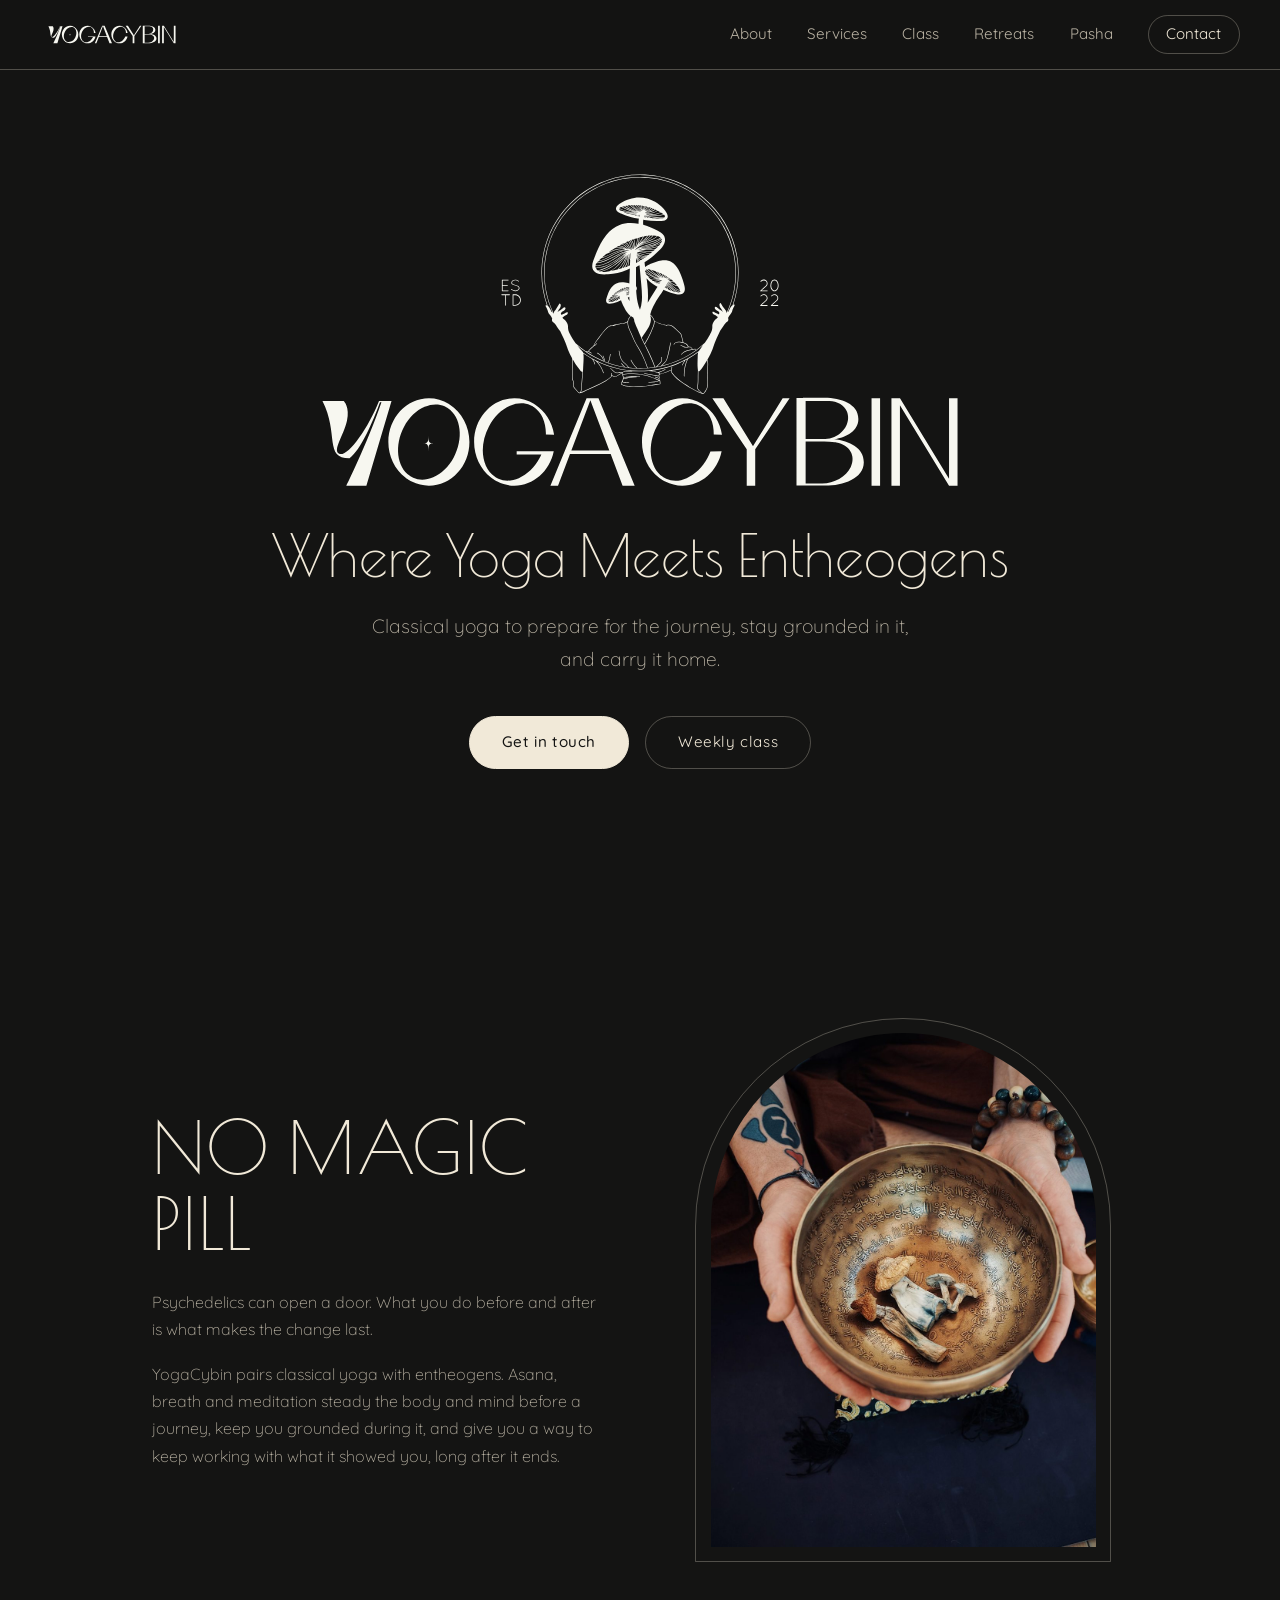
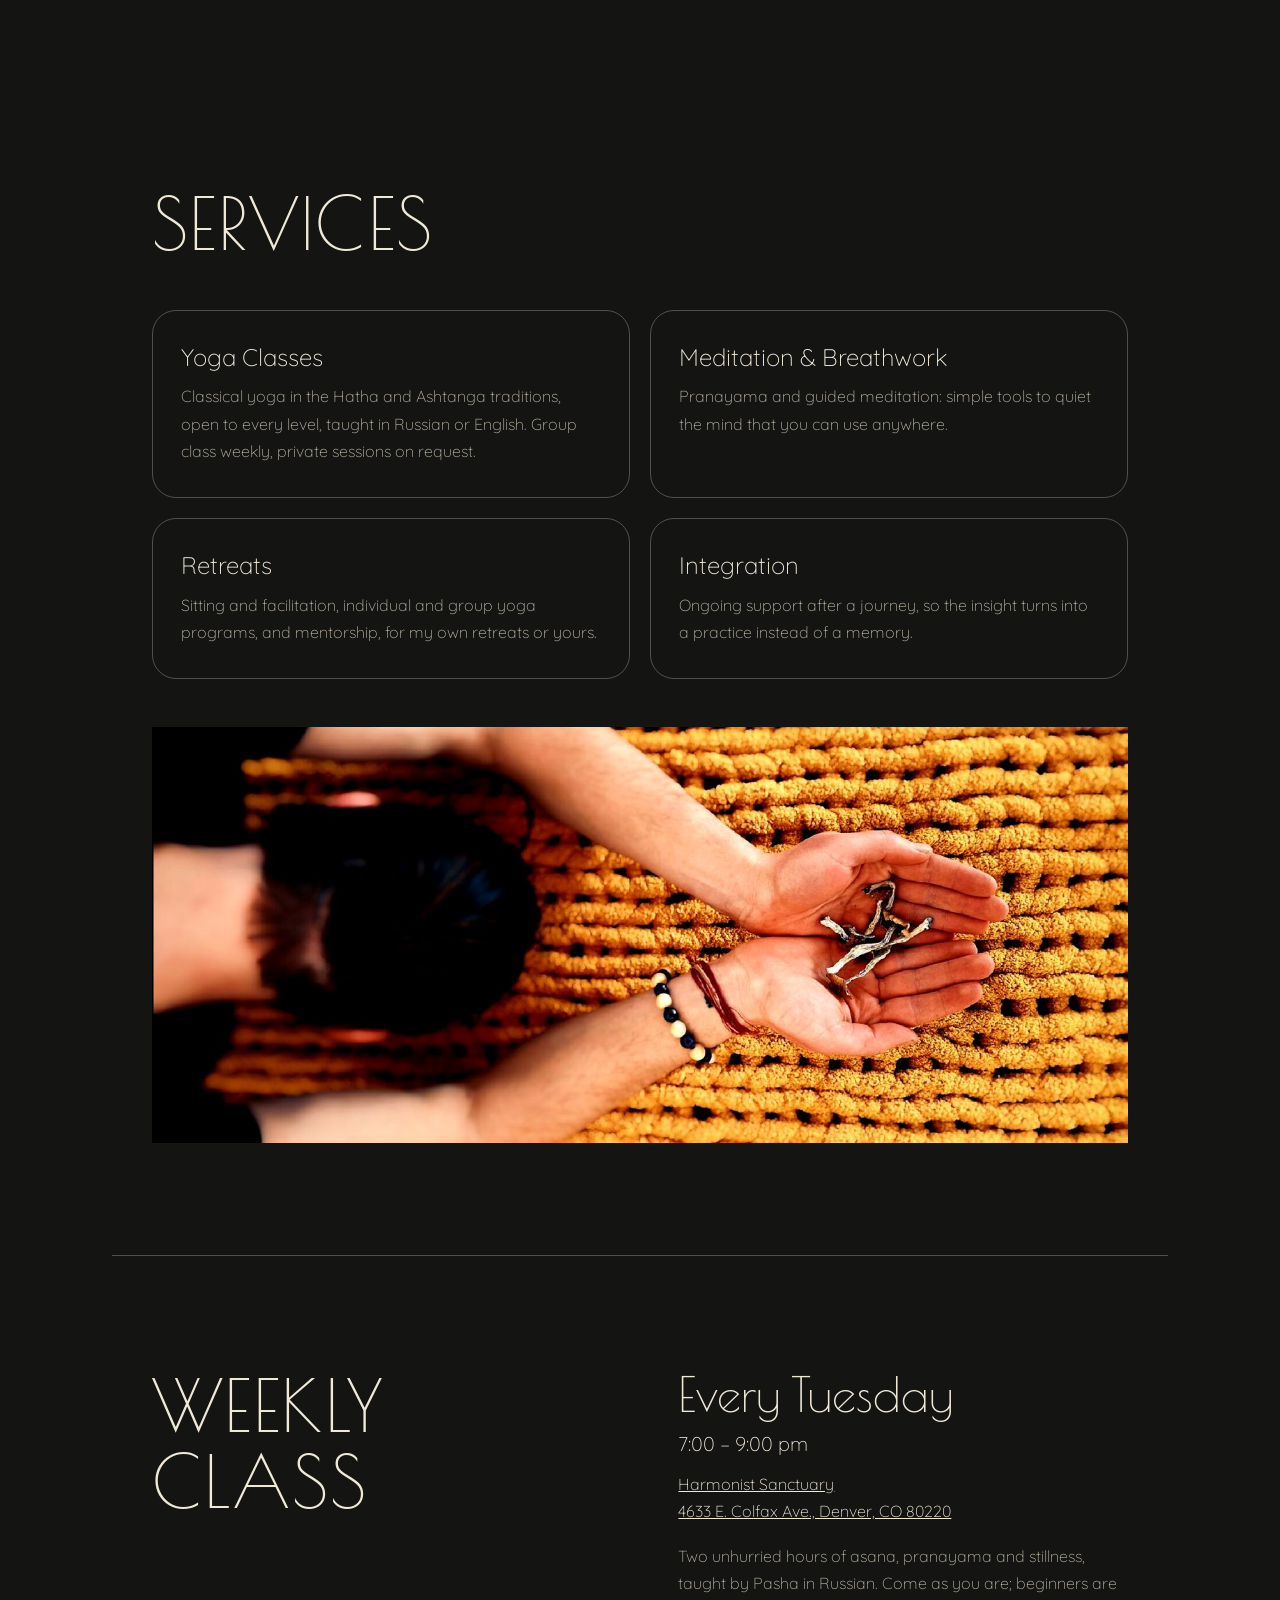
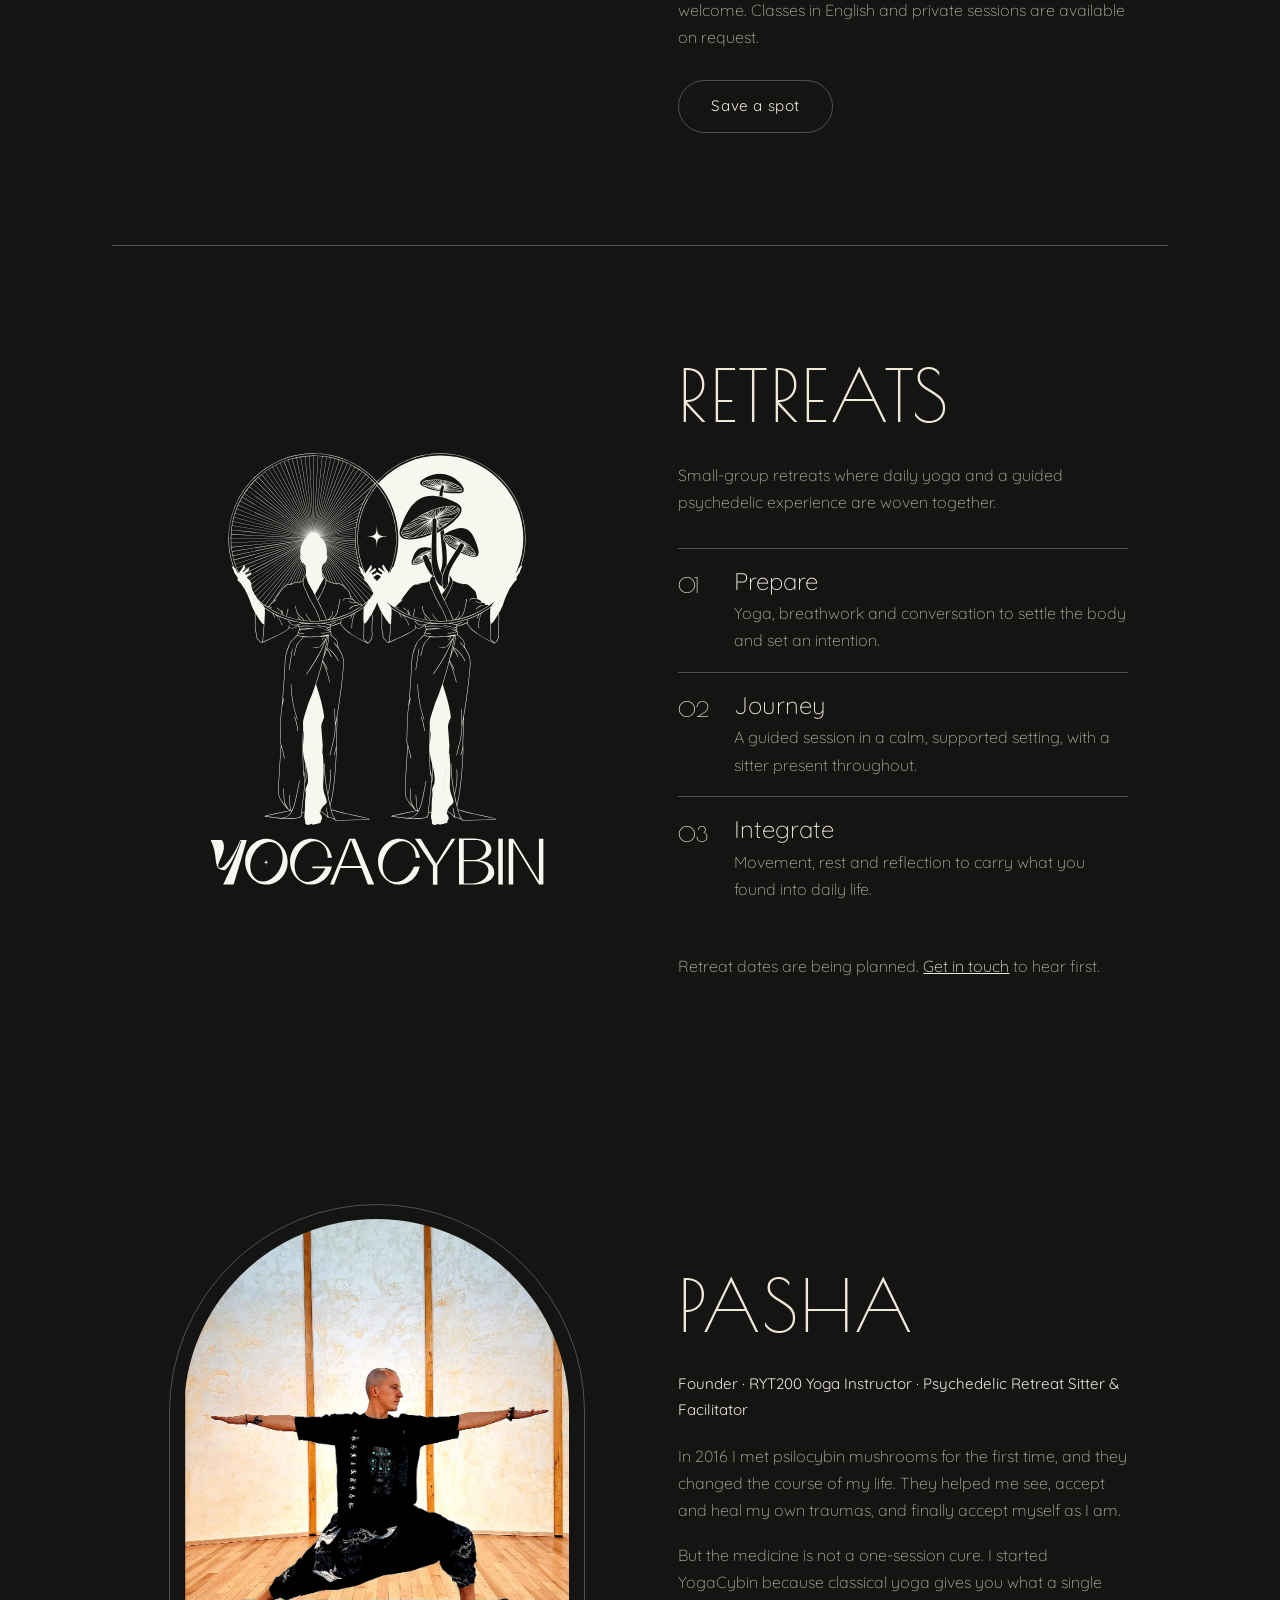
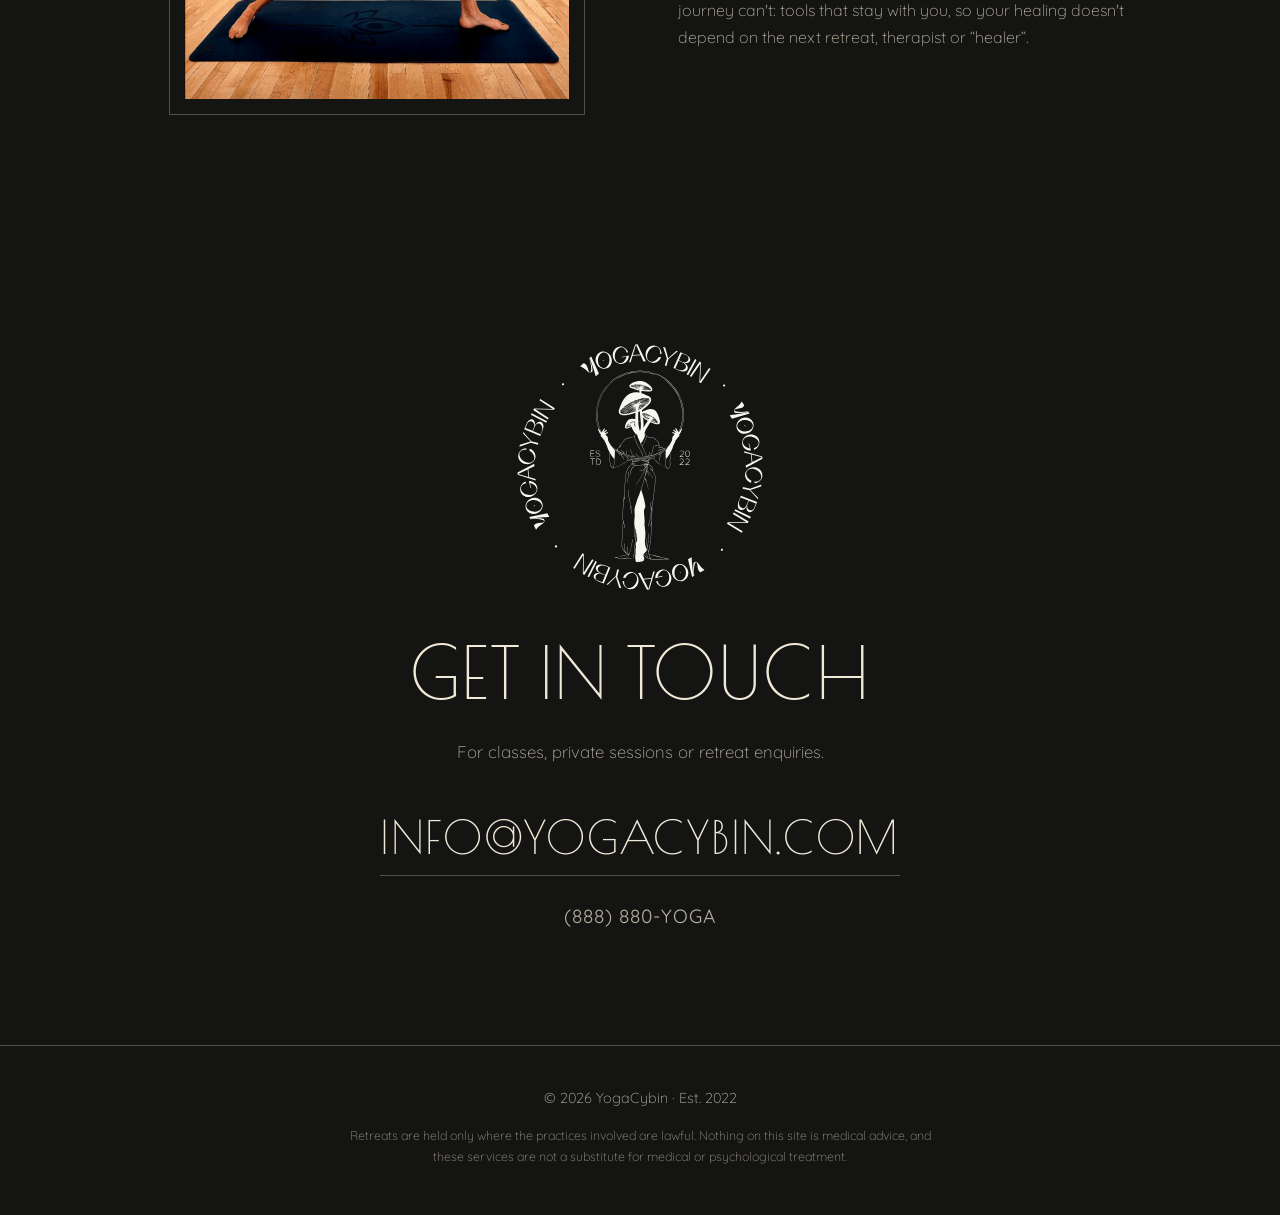
==== commit e5203eea: "Drop gatherings from cleanse pages; note class language Co-Authored-By: Claude Fable 5.1 <noreply@an" ====
--- a/index.html
+++ b/index.html
@@ -75,7 +75,7 @@
       <div class="services">
         <article>
           <h3>Yoga Classes</h3>
-          <p>Classical yoga in the Hatha and Ashtanga traditions, open to every level. Group class weekly, private sessions on request.</p>
+          <p>Classical yoga in the Hatha and Ashtanga traditions, open to every level, taught in Russian or English. Group class weekly, private sessions on request.</p>
         </article>
         <article>
           <h3>Meditation &amp; Breathwork</h3>
@@ -104,7 +104,8 @@
         </p>
         <p>
           Two unhurried hours of asana, pranayama and stillness, taught by
-          Pasha. Come as you are; beginners are welcome.
+          Pasha in Russian. Come as you are; beginners are welcome.
+          Classes in English and private sessions are available on request.
         </p>
         <a class="btn" href="mailto:info@yogacybin.com?subject=Tuesday%20class">Save a spot</a>
       </div>
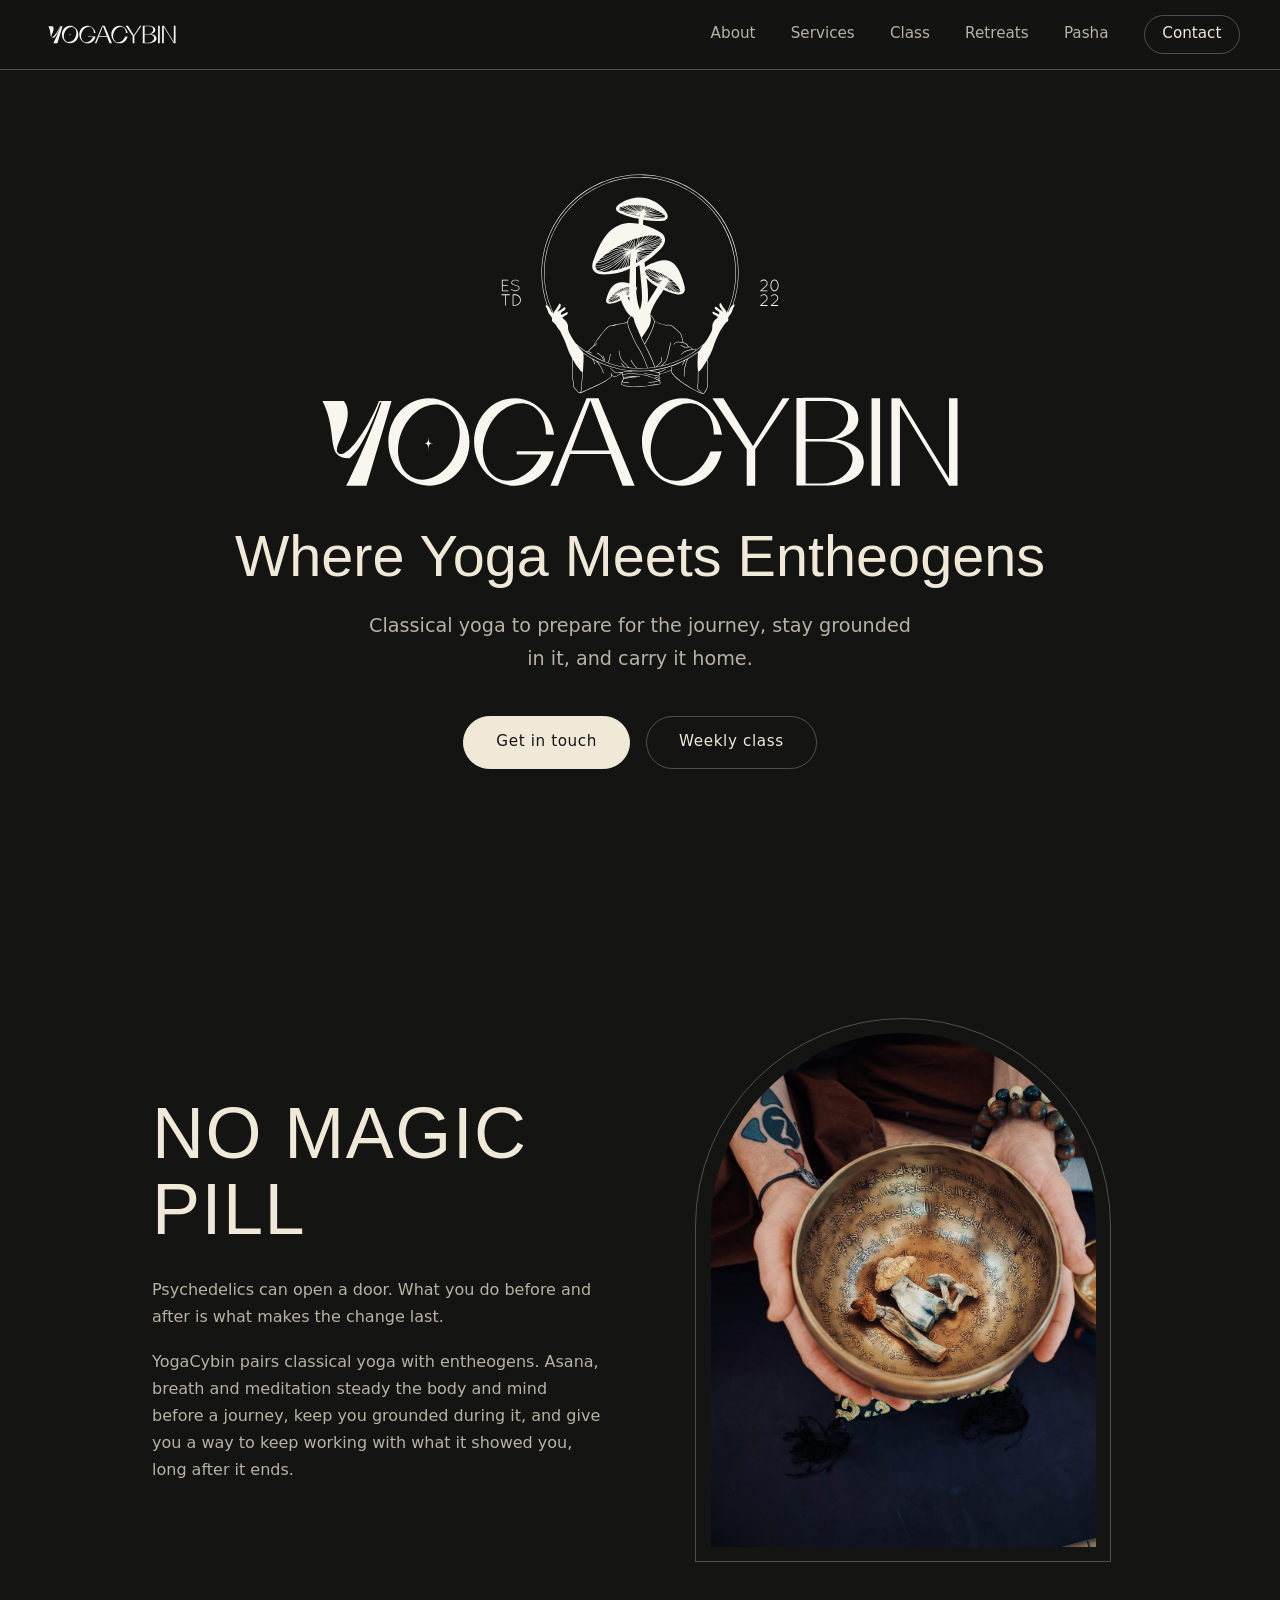
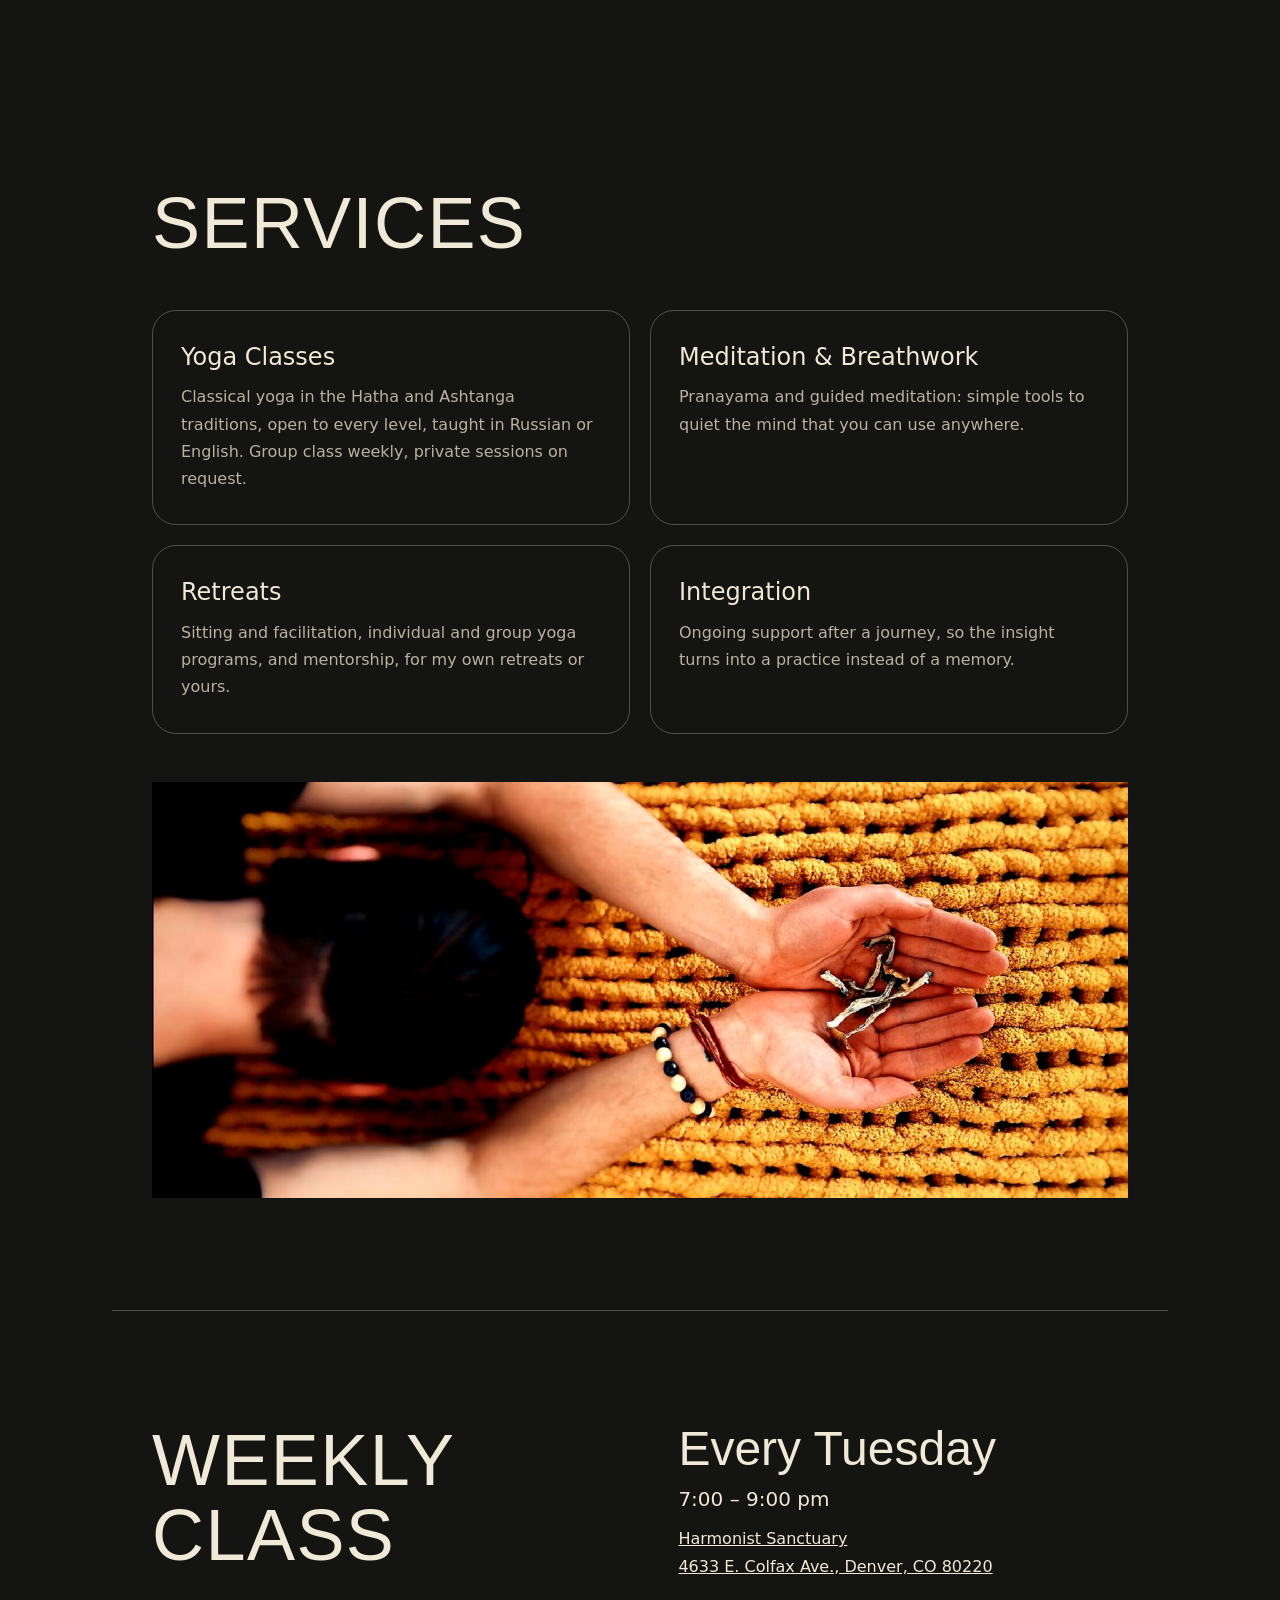
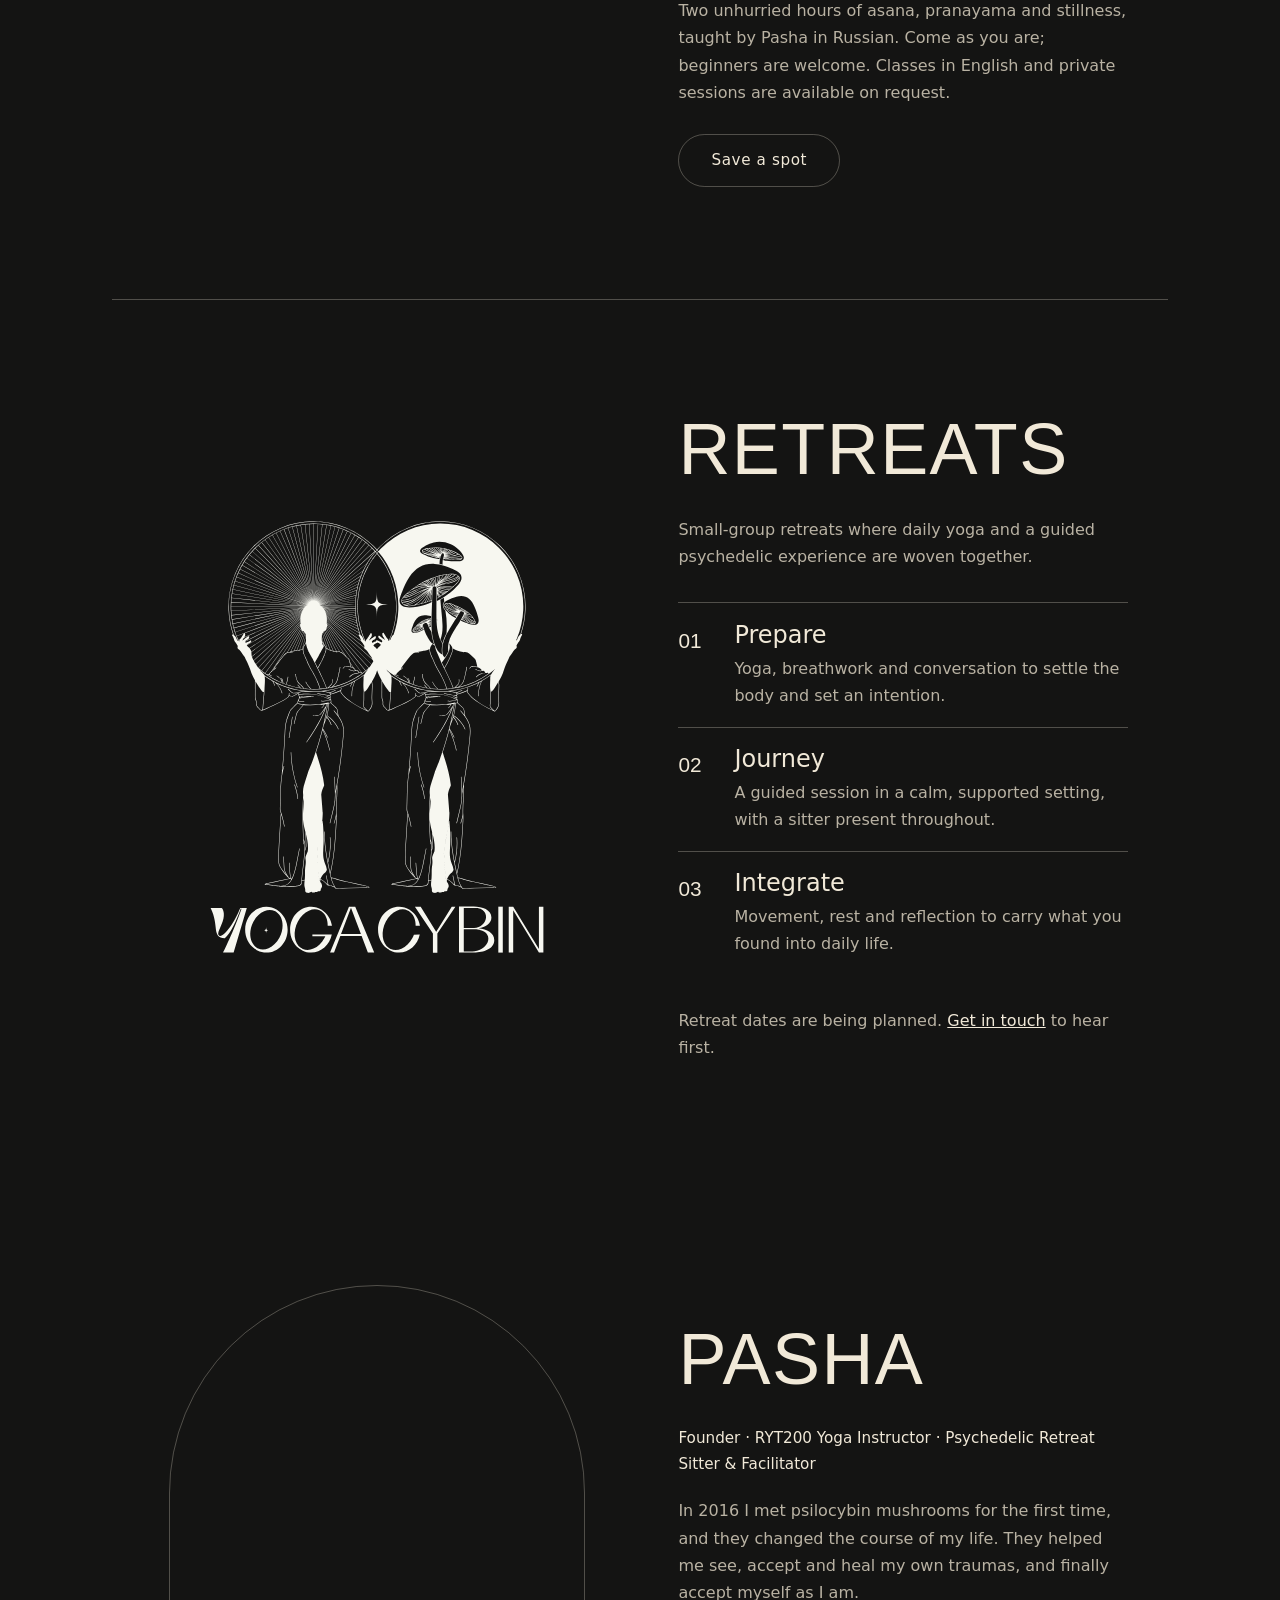
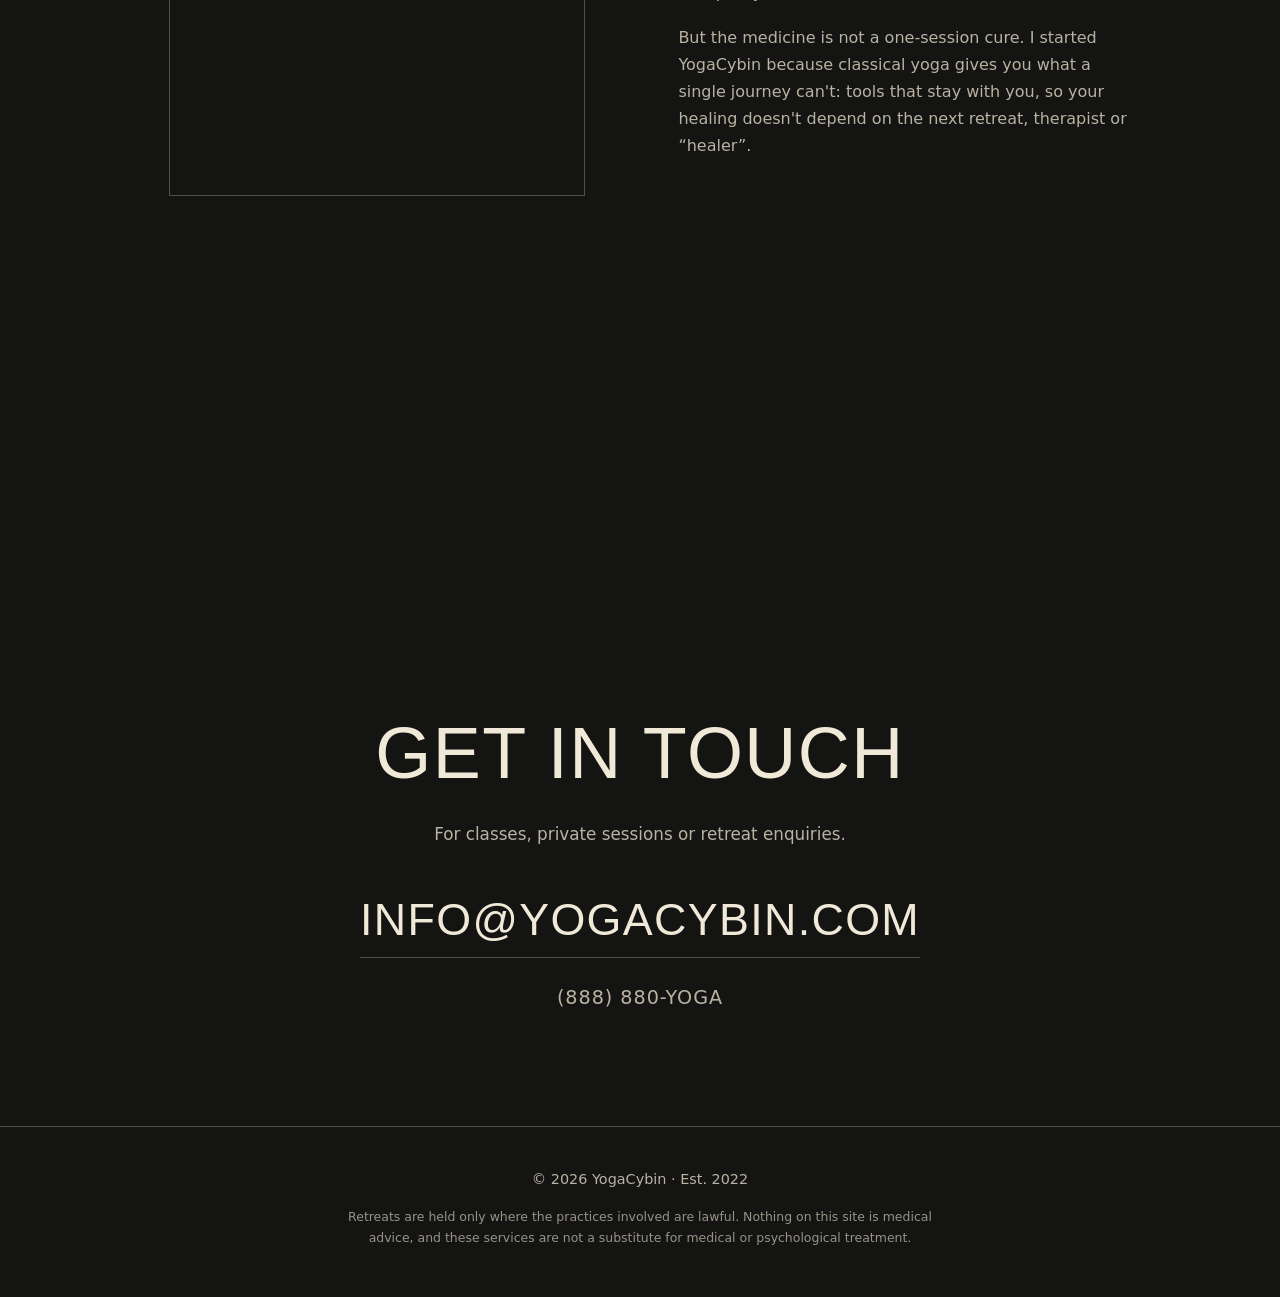
==== commit 864b66f0: "Security hardening: CSP on all pages, HTTPS links, fix two dead links Co-Authored-By: Claude Fable 5" ====
--- a/index.html
+++ b/index.html
@@ -6,6 +6,7 @@
   <title>YogaCybin — Where Yoga Meets Entheogens</title>
   <meta name="description" content="Classical yoga, meditation and retreats that pair yoga with entheogens. Weekly class every Tuesday, 7–9 pm, at Harmonist Sanctuary, Denver.">
   <meta name="theme-color" content="#141413">
+  <meta http-equiv="Content-Security-Policy" content="default-src 'self'; style-src 'self' https://fonts.googleapis.com; font-src https://fonts.gstatic.com; img-src 'self' data:; script-src 'self'; base-uri 'self'; form-action 'none'; frame-ancestors 'none'">
   <link rel="canonical" href="https://yogacybin.com/">
 
   <meta property="og:type" content="website">
@@ -167,6 +168,6 @@
     </p>
   </footer>
 
-  <script>document.getElementById('year').textContent = new Date().getFullYear();</script>
+  <script src="site.js"></script>
 </body>
 </html>
